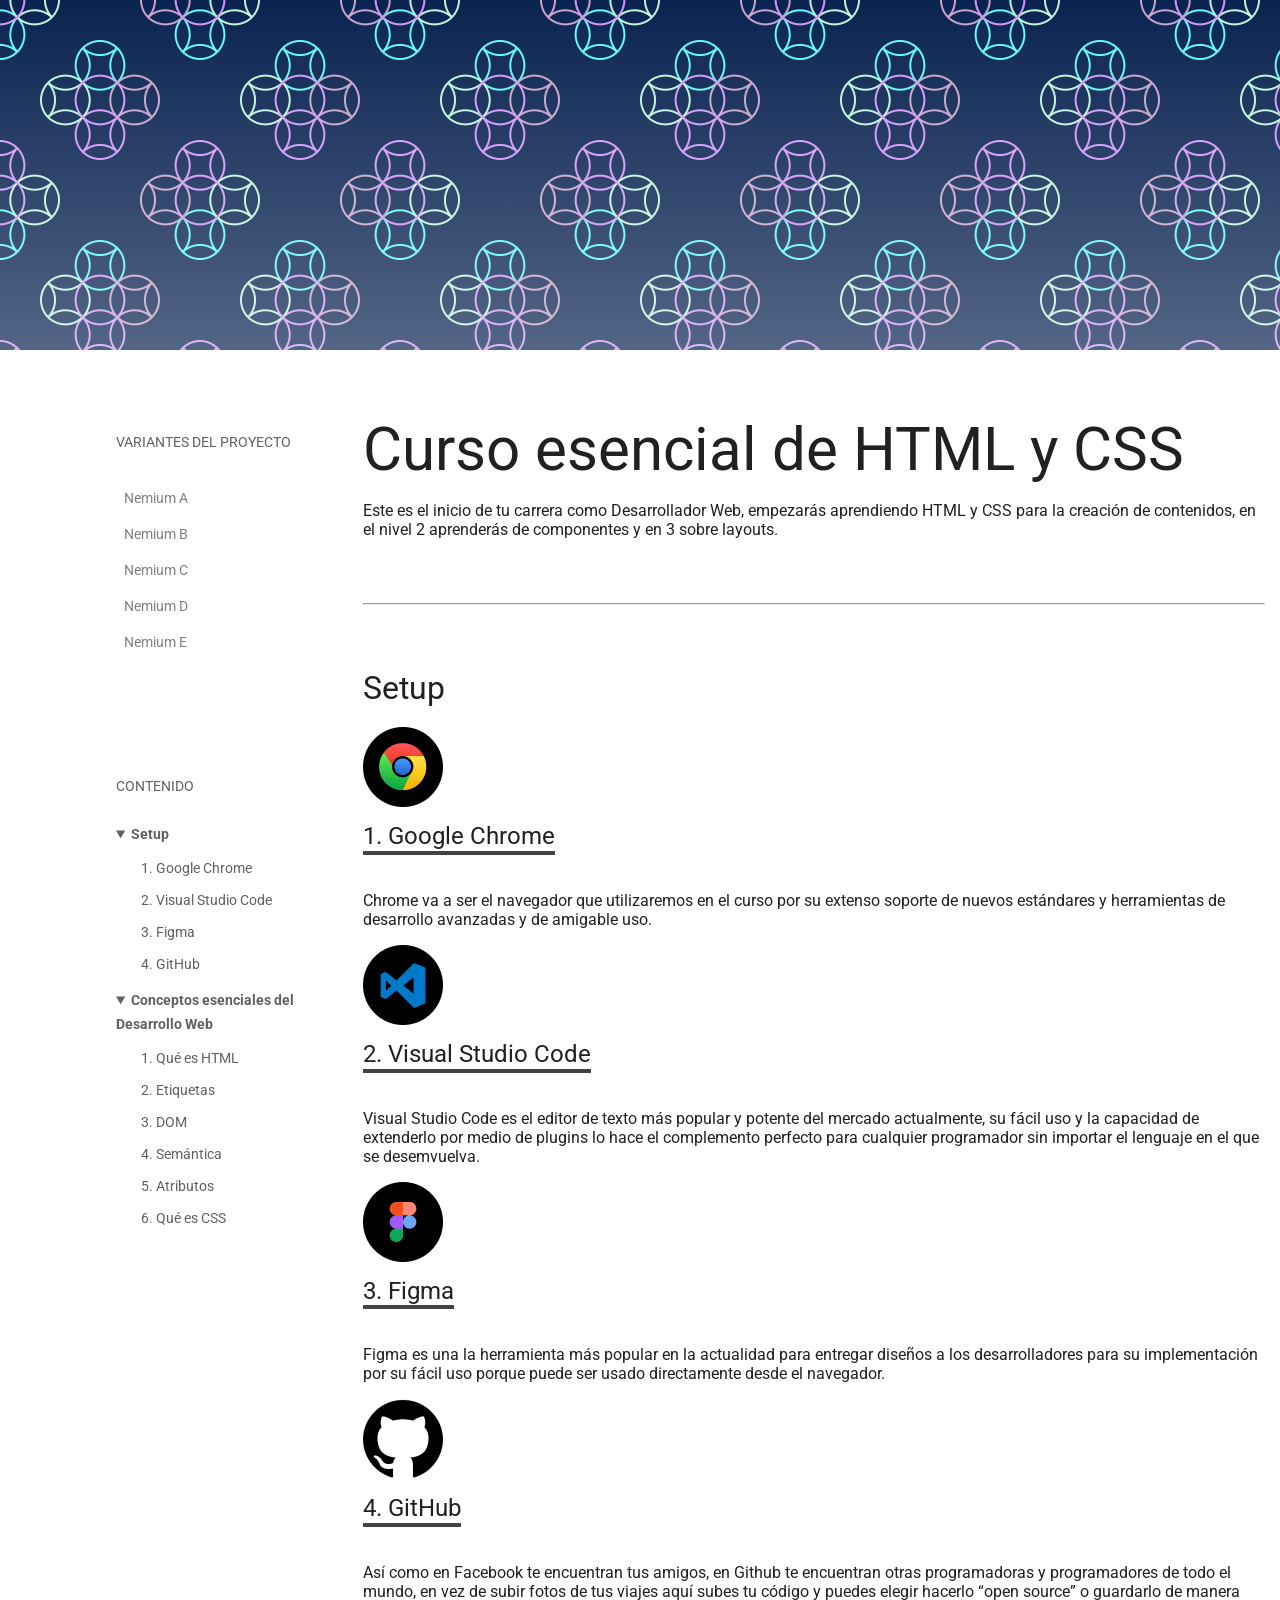
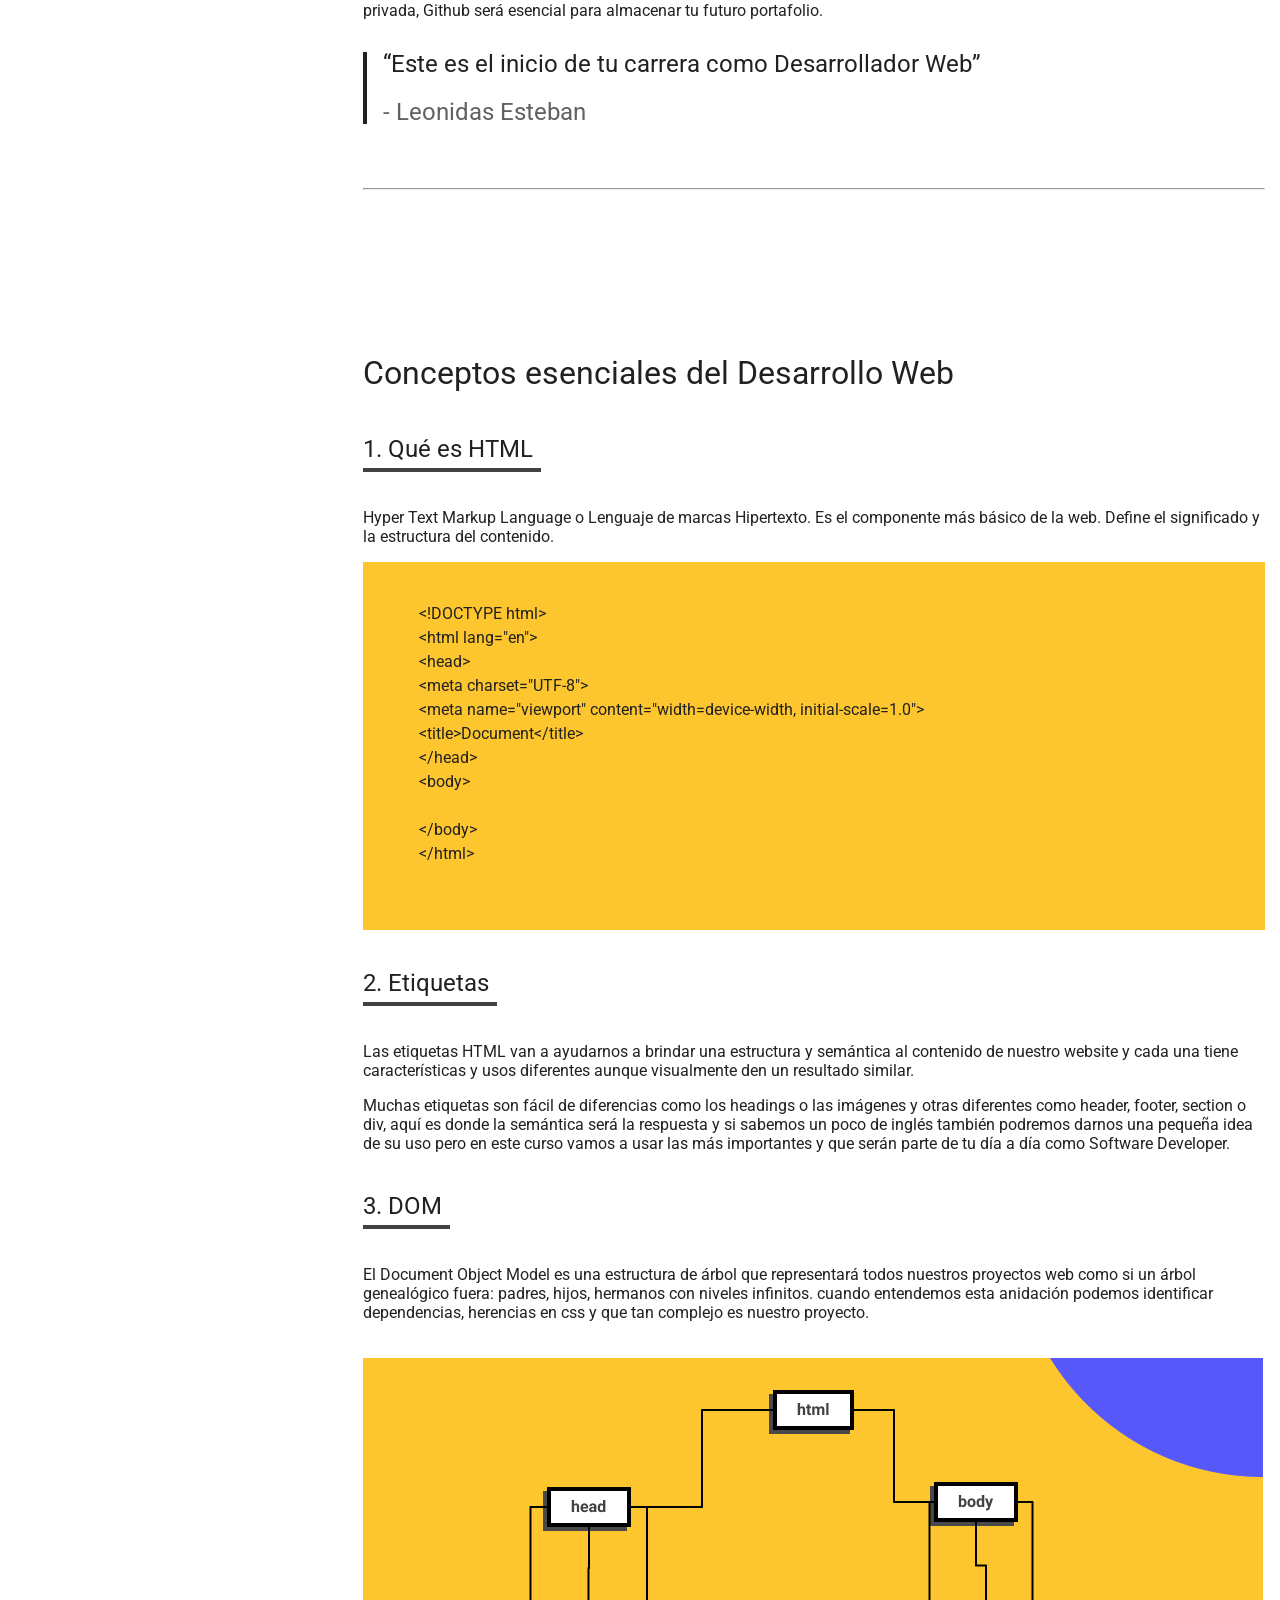
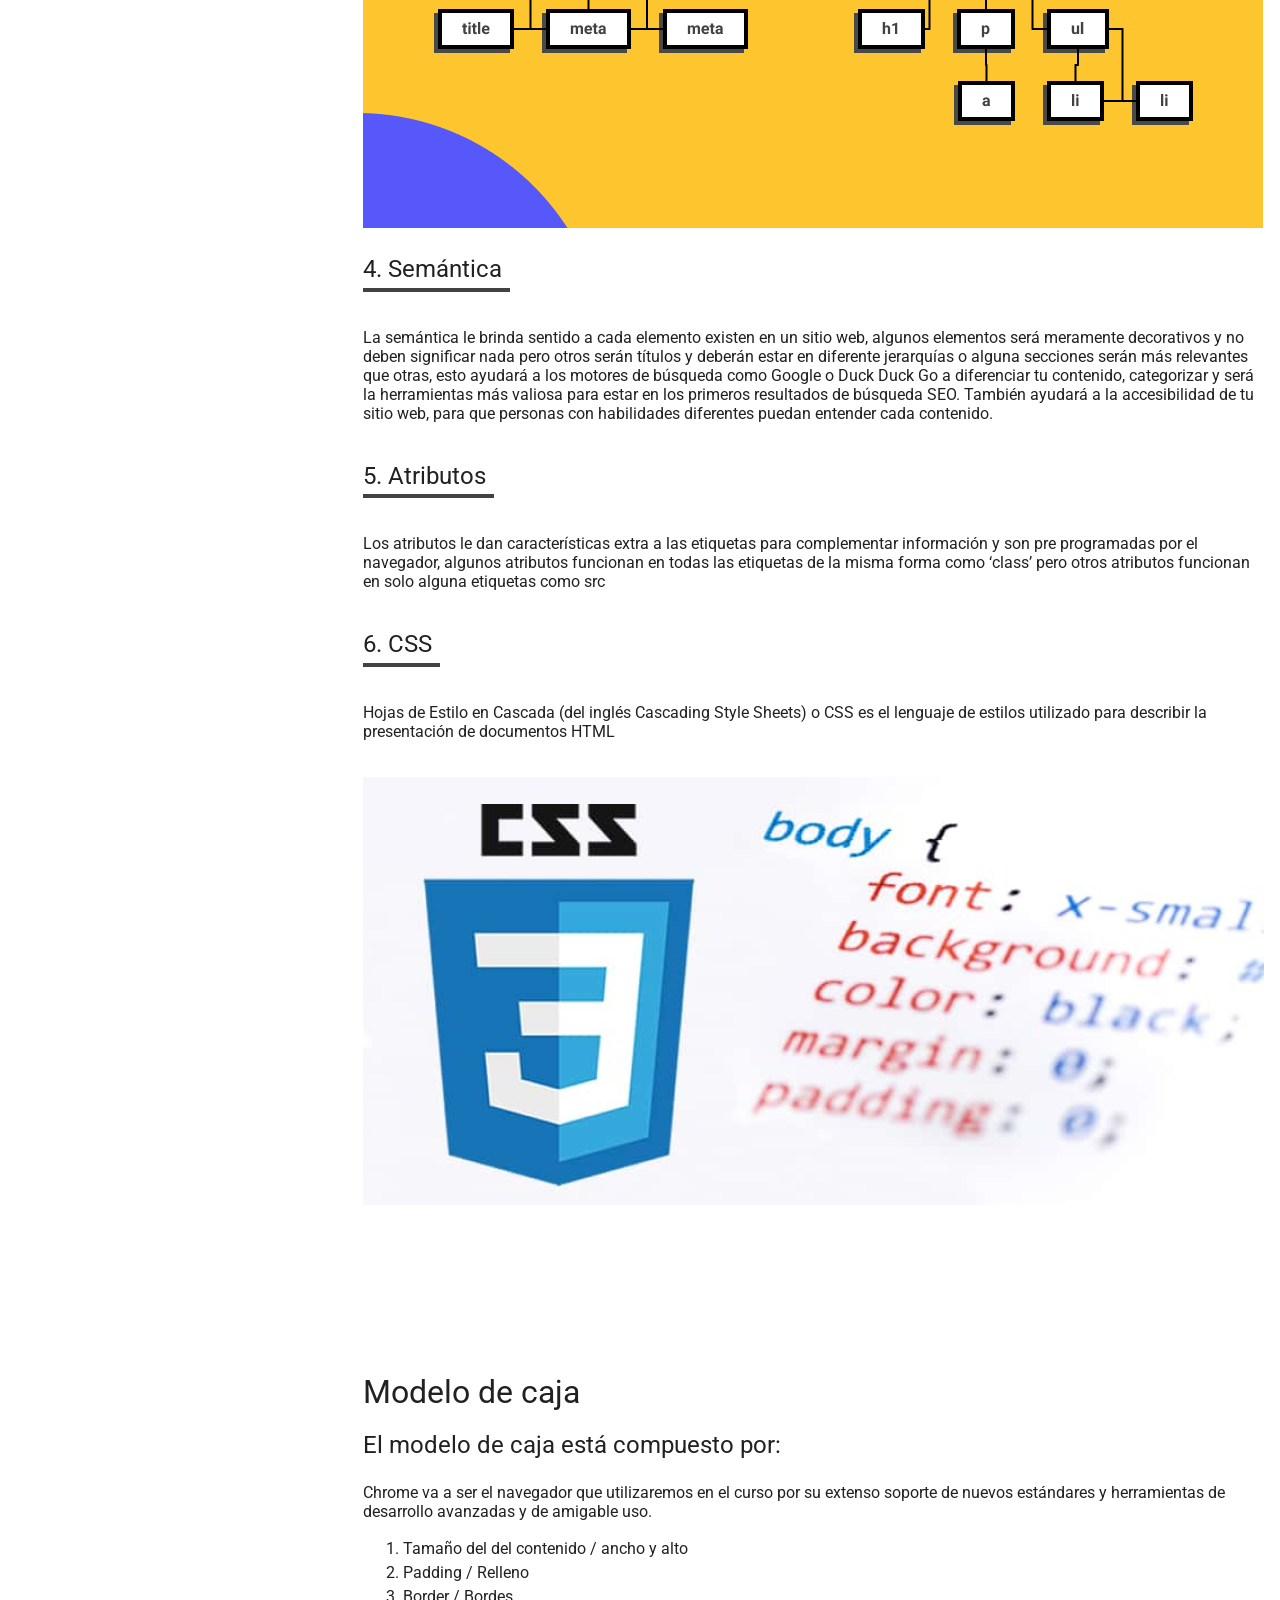
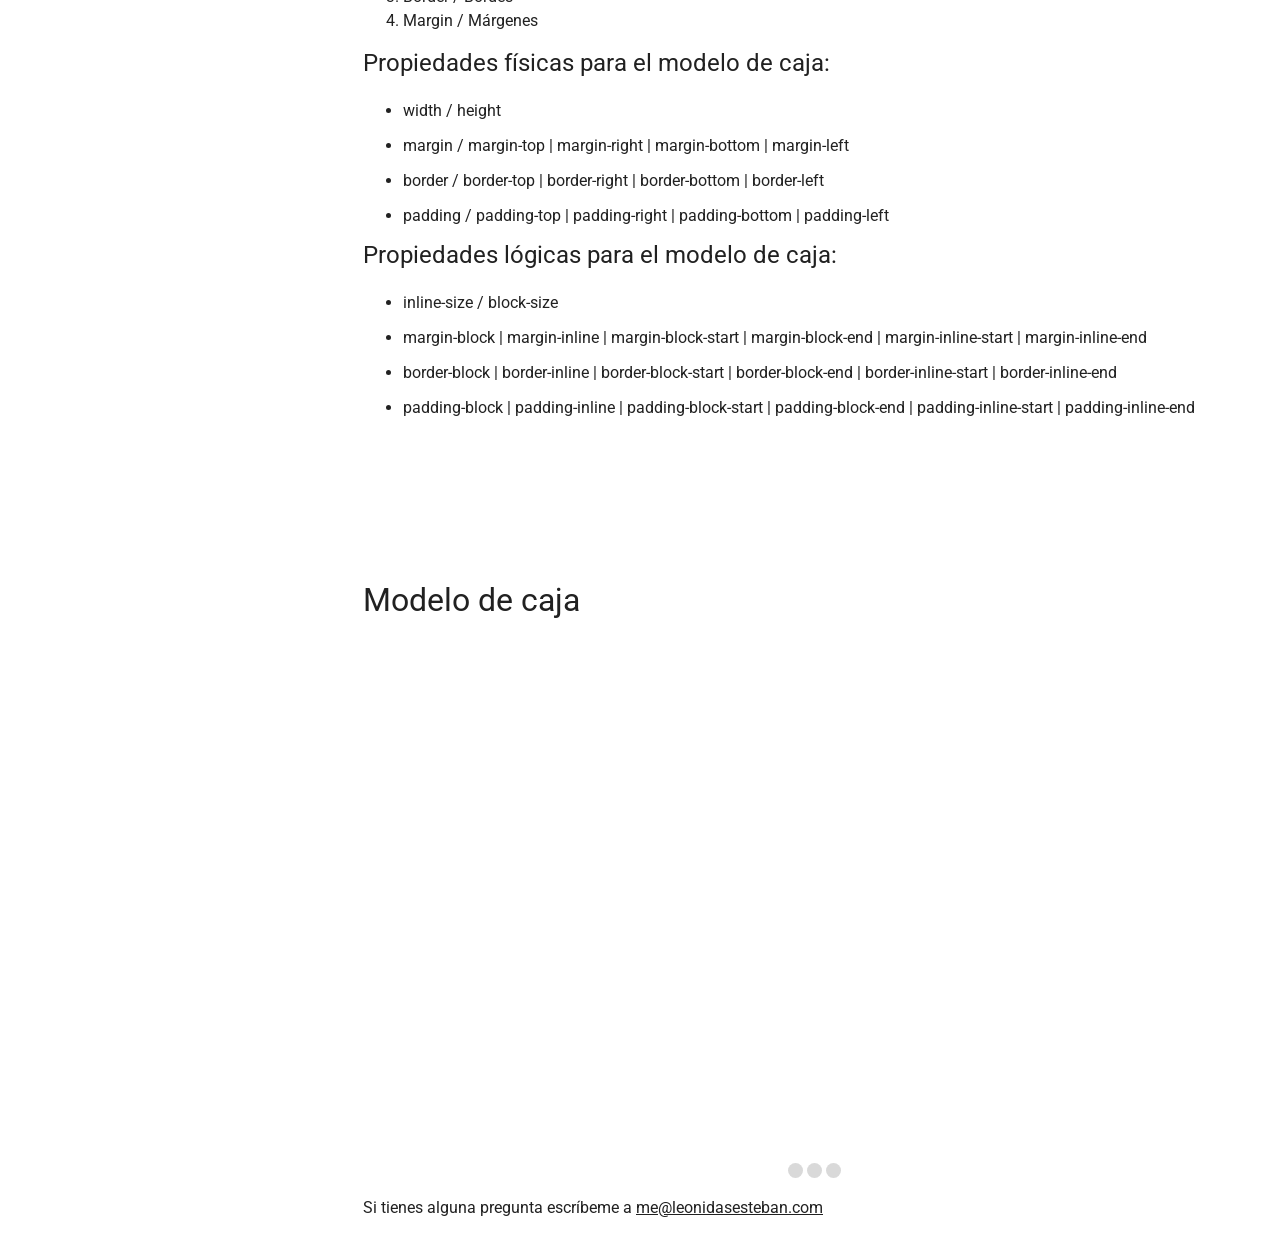
==== index.html @ 2d16238b "Menu and slider components created" ====
<!DOCTYPE html>
<html lang="en">
  <head>
    <meta charset="UTF-8" />
    <meta http-equiv="X-UA-Compatible" content="IE=edge" />
    <meta name="viewport" content="width=device-width, initial-scale=1.0" />
    <link rel="preconnect" href="https://fonts.googleapis.com" />
    <link rel="preconnect" href="https://fonts.gstatic.com" crossorigin />
    <link
      href="https://fonts.googleapis.com/css2?family=Roboto:ital,wght@0,400;0,700;1,400;1,700&display=swap"
      rel="stylesheet"
    />
    <link rel="stylesheet" href="./css/settings/fonts.css" />
    <link rel="stylesheet" href="./css/settings/variables.css" />
    <link rel="stylesheet" href="./css/elements/index.css" />
    <link
      rel="stylesheet"
      href="./css/components/organisms/summary-container.css"
    />
    <link
      rel="stylesheet"
      href="./css/components/organisms/menu-container.css"
    />
    <link rel="stylesheet" href="./css/components/organisms/sidebar.css" />
    <link
      rel="stylesheet"
      href="./css/components/organisms/slider-container.css"
    />
    <link rel="stylesheet" href="./css/components/molecules/summary.css" />
    <link rel="stylesheet" href="./css/components/molecules/hero.css" />
    <link rel="stylesheet" href="./css/components/molecules/section.css" />
    <link rel="stylesheet" href="./css/components/molecules/menu.css" />
    <link rel="stylesheet" href="./css/components/atoms/image-subtitle.css" />
    <link rel="stylesheet" href="./css/components/atoms/subtitle.css" />
    <link rel="stylesheet" href="./css/components/atoms/summary__link.css" />
    <link rel="stylesheet" href="./css/components/atoms/menu__item.css" />
    <link rel="stylesheet" href="./css/components/atoms/menu__link.css" />
    <link rel="stylesheet" href="./css/components/atoms/slider-bullet.css" />
    <title>El vlog de Daniela</title>
  </head>
  <body>
    <div class="hero"></div>
    <main class="main">
      <div class="sidebar">
        <header class="menu-container">
          <h3 class="title">VARIANTES DEL PROYECTO</h3>
          <ul class="menu">
            <li class="menu__item">
              <a href="" class="menu__link">Nemium A</a>
            </li>
            <li class="menu__item">
              <a href="" class="menu__link">Nemium B</a>
            </li>
            <li class="menu__item">
              <a href="" class="menu__link">Nemium C</a>
            </li>
            <li class="menu__item">
              <a href="" class="menu__link">Nemium D</a>
            </li>
            <li class="menu__item">
              <a href="" class="menu__link">Nemium E</a>
            </li>
          </ul>
        </header>
        <header class="summary-container">
          <h3 class="title">CONTENIDO</h3>
          <nav>
            <details open>
              <summary class="details__summary">Setup</summary>
              <ol>
                <li>
                  <a class="summary__link" href="#google-chrome"
                    >Google Chrome</a
                  >
                </li>
                <li>
                  <a class="summary__link" href="#vsc">Visual Studio Code</a>
                </li>
                <li><a class="summary__link" href="#figma">Figma</a></li>
                <li><a class="summary__link" href="#github">GitHub</a></li>
              </ol>
            </details>
            <details open>
              <summary class="details__summary">
                Conceptos esenciales del Desarrollo Web
              </summary>
              <ol>
                <li><a class="summary__link" href="#html">Qué es HTML</a></li>
                <li>
                  <a class="summary__link" href="#etiquetas">Etiquetas</a>
                </li>
                <li><a class="summary__link" href="#dom">DOM</a></li>
                <li>
                  <a class="summary__link" href="#semantica">Semántica</a>
                </li>
                <li>
                  <a class="summary__link" href="#atributos"> Atributos</a>
                </li>
                <li><a class="summary__link" href="#css"> Qué es CSS</a></li>
              </ol>
            </details>
          </nav>
        </header>
      </div>
      <div class="wrapper">
        <div class="main__content">
          <h1>Curso esencial de HTML y CSS</h1>
          <p>
            Este es el inicio de tu carrera como Desarrollador Web, empezarás
            aprendiendo HTML y CSS para la creación de contenidos, en el nivel 2
            aprenderás de componentes y en 3 sobre layouts.
          </p>
          <hr />
          <section class="icon-section">
            <h2>Setup</h2>
            <div class="image-subtitle">
              <img
                src="./images/google-chrome .png"
                alt="Logo de Google Chrome"
                title="Logo de Google Chrome"
              />
              <h3 class="subtitle" id="google-chrome">Google Chrome</h3>
            </div>
            <p>
              Chrome va a ser el navegador que utilizaremos en el curso por su
              extenso soporte de nuevos estándares y herramientas de desarrollo
              avanzadas y de amigable uso.
            </p>
            <div class="image-subtitle">
              <img
                src="./images/visual-studio-code .png"
                alt="Logo de Visual Studio Code"
                title="Logo de Visual Studio Code"
              />
              <h3 class="subtitle" id="vsc">Visual Studio Code</h3>
            </div>
            <p>
              Visual Studio Code es el editor de texto más popular y potente del
              mercado actualmente, su fácil uso y la capacidad de extenderlo por
              medio de plugins lo hace el complemento perfecto para cualquier
              programador sin importar el lenguaje en el que se desemvuelva.
            </p>
            <div class="image-subtitle">
              <img
                src="./images/figma.png"
                alt="Logo de Figma"
                title="Logo de Figma"
              />
              <h3 class="subtitle" id="figma">Figma</h3>
            </div>
            <p>
              Figma es una la herramienta más popular en la actualidad para
              entregar diseños a los desarrolladores para su implementación por
              su fácil uso porque puede ser usado directamente desde el
              navegador.
            </p>
            <div class="image-subtitle">
              <img
                src="./images/github.png"
                alt="Logo de Github"
                title="Logo de GitHub"
              />
              <h3 class="subtitle" id="github">GitHub</h3>
            </div>
            <p>
              Así como en Facebook te encuentran tus amigos, en Github te
              encuentran otras programadoras y programadores de todo el mundo,
              en vez de subir fotos de tus viajes aquí subes tu código y puedes
              elegir hacerlo “open source” o guardarlo de manera privada, Github
              será esencial para almacenar tu futuro portafolio.
            </p>
            <blockquote>
              <p>“Este es el inicio de tu carrera como Desarrollador Web”</p>
              <span> Leonidas Esteban </span>
            </blockquote>
          </section>
          <hr />
          <section class="section">
            <h2>Conceptos esenciales del Desarrollo Web</h2>
            <h3 class="subtitle" id="html">Qué es HTML</h3>
            <p>
              Hyper Text Markup Language o Lenguaje de marcas Hipertexto. Es el
              componente más básico de la web. Define el significado y la
              estructura del contenido.
            </p>
            <pre>
    &lt;!DOCTYPE html&gt;
    &lt;html lang=&quot;en&quot;&gt;
    &lt;head&gt;
    &lt;meta charset=&quot;UTF-8&quot;&gt;
    &lt;meta name=&quot;viewport&quot; content=&quot;width=device-width, initial-scale=1.0&quot;&gt;
    &lt;title&gt;Document&lt;/title&gt;
    &lt;/head&gt;
    &lt;body&gt;
        
    &lt;/body&gt;
    &lt;/html&gt;
            </pre>
            <h3 class="subtitle" id="etiquetas">Etiquetas</h3>
            <p>
              Las etiquetas HTML van a ayudarnos a brindar una estructura y
              semántica al contenido de nuestro website y cada una tiene
              características y usos diferentes aunque visualmente den un
              resultado similar.
            </p>
            <p>
              Muchas etiquetas son fácil de diferencias como los headings o las
              imágenes y otras diferentes como header, footer, section o div,
              aquí es donde la semántica será la respuesta y si sabemos un poco
              de inglés también podremos darnos una pequeña idea de su uso pero
              en este curso vamos a usar las más importantes y que serán parte
              de tu día a día como Software Developer.
            </p>
            <h3 class="subtitle" id="dom">DOM</h3>
            <p>
              El Document Object Model es una estructura de árbol que
              representará todos nuestros proyectos web como si un árbol
              genealógico fuera: padres, hijos, hermanos con niveles infinitos.
              cuando entendemos esta anidación podemos identificar dependencias,
              herencias en css y que tan complejo es nuestro proyecto.
            </p>
            <img
              src="./images/dom.png"
              alt="Estructura de árbol que representa al Document Object Model"
              title="Document Object Model"
            />
            <h3 class="subtitle" id="semantica">Semántica</h3>
            <p>
              La semántica le brinda sentido a cada elemento existen en un sitio
              web, algunos elementos será meramente decorativos y no deben
              significar nada pero otros serán títulos y deberán estar en
              diferente jerarquías o alguna secciones serán más relevantes que
              otras, esto ayudará a los motores de búsqueda como Google o Duck
              Duck Go a diferenciar tu contenido, categorizar y será la
              herramientas más valiosa para estar en los primeros resultados de
              búsqueda SEO. También ayudará a la accesibilidad de tu sitio web,
              para que personas con habilidades diferentes puedan entender cada
              contenido.
            </p>
            <h3 class="subtitle" id="atributos">Atributos</h3>
            <p>
              Los atributos le dan características extra a las etiquetas para
              complementar información y son pre programadas por el navegador,
              algunos atributos funcionan en todas las etiquetas de la misma
              forma como ‘class’ pero otros atributos funcionan en solo alguna
              etiquetas como src
            </p>
            <h3 class="subtitle" id="css">CSS</h3>
            <p>
              Hojas de Estilo en Cascada (del inglés Cascading Style Sheets) o
              CSS es el lenguaje de estilos utilizado para describir la
              presentación de documentos HTML
            </p>
            <img
              src="./images/css.png"
              alt="Cascading Style Sheets"
              title="Cascading Style Sheets"
            />
          </section>
          <section class="section">
            <h2>Modelo de caja</h2>
            <h3>El modelo de caja está compuesto por:</h3>
            <p>
              Chrome va a ser el navegador que utilizaremos en el curso por su
              extenso soporte de nuevos estándares y herramientas de desarrollo
              avanzadas y de amigable uso.
            </p>
            <ol>
              <li>Tamaño del del contenido / ancho y alto</li>
              <li>Padding / Relleno</li>
              <li>Border / Bordes</li>
              <li>Margin / Márgenes</li>
            </ol>
            <h3>Propiedades físicas para el modelo de caja:</h3>
            <ul>
              <li>width / height</li>
              <li>
                margin / margin-top | margin-right | margin-bottom | margin-left
              </li>
              <li>
                border / border-top | border-right | border-bottom | border-left
              </li>
              <li>
                padding / padding-top | padding-right | padding-bottom |
                padding-left
              </li>
            </ul>
            <h3>Propiedades lógicas para el modelo de caja:</h3>
            <ul>
              <li>inline-size / block-size</li>
              <li>
                margin-block | margin-inline | margin-block-start |
                margin-block-end | margin-inline-start | margin-inline-end
              </li>
              <li>
                border-block | border-inline | border-block-start |
                border-block-end | border-inline-start | border-inline-end
              </li>
              <li>
                padding-block | padding-inline | padding-block-start |
                padding-block-end | padding-inline-start | padding-inline-end
              </li>
            </ul>
          </section>
          <section class="section">
            <h2>Modelo de caja</h2>
            <div class="slider">
              <scroll-container class="slider-container">
                <scroll-page class="slider-slide" id="video-1">
                  <iframe
                    class="video"
                    width="560"
                    height="315"
                    src="https://www.youtube.com/embed/5f5Ig_U2Bpk"
                    title="YouTube video player"
                    frameborder="0"
                    allow="accelerometer; autoplay; clipboard-write; encrypted-media; gyroscope; picture-in-picture; web-share"
                    allowfullscreen
                  ></iframe>
                </scroll-page>
                <scroll-page class="slider-slide" id="video-2">
                  <iframe
                    class="video"
                    width="560"
                    height="315"
                    src="https://www.youtube.com/embed/5f5Ig_U2Bpk"
                    title="YouTube video player"
                    frameborder="0"
                    allow="accelerometer; autoplay; clipboard-write; encrypted-media; gyroscope; picture-in-picture; web-share"
                    allowfullscreen
                  ></iframe>
                </scroll-page>
                <scroll-page class="slider-slide" id="video-3">
                  <iframe
                    class="video"
                    width="560"
                    height="315"
                    src="https://www.youtube.com/embed/5f5Ig_U2Bpk"
                    title="YouTube video player"
                    frameborder="0"
                    allow="accelerometer; autoplay; clipboard-write; encrypted-media; gyroscope; picture-in-picture; web-share"
                    allowfullscreen
                  ></iframe>
                </scroll-page>
              </scroll-container>
              <div class="slider-bullet-list">
                <a href="#video-1" class="slider-bullet"></a>
                <a href="#video-2" class="slider-bullet"></a>
                <a href="#video-3" class="slider-bullet"></a>
              </div>
            </div>
          </section>
          <p>
            Si tienes alguna pregunta escríbeme a
            <a href="mailto:me@leonidasesteban.com">me@leonidasesteban.com</a>
          </p>
          <div class="section"></div>
        </div>
      </div>
    </main>
  </body>
</html>
---- css/settings/fonts.css ----
@font-face {
  font-family: charter;
  src: url("../fonts/charter-regular.otf");
  font-style: normal;
  font-weight: 400;
}
@font-face {
  font-family: charter;
  src: url("../fonts/charter-italic.otf");
  font-style: italic;
  font-weight: 400;
}
@font-face {
  font-family: charter;
  src: url("../fonts/charter-bold.otf");
  font-style: normal;
  font-weight: bold;
}
@font-face {
  font-family: charter;
  src: url("../fonts/charter-bold-italic.otf");
  font-style: italic;
  font-weight: bold;
}
---- css/settings/variables.css ----
:root {
  --gray30: #212121;
  --gray20: #212429;
  --gray10: #616161;
}
---- css/elements/index.css ----
html {
  scroll-behavior: smooth;
}

body {
  color: var(--gray30);
  font-family: "Roboto", sans-serif;
  margin: 0;
  /* font-family: charter; */
}

.main {
  /* background-color: red; */
  display: flex;
  /* justify-content: center;
  align-items: center; */
}

.wrapper {
  /* border: 3px solid yellow; */
  width: 902px;
  margin: auto;
}

.main__content {
  background-color: #ffff;
}

a {
  color: var(--gray30);
}

h1 {
  font-size: 60px;
  margin-top: 64px;
  margin-bottom: 16px;
  font-weight: normal;
}

hr {
  margin-top: 64px;
  margin-bottom: 0;
}

h2 {
  font-size: 32px;
  margin: 64px 0 20px;
  font-weight: normal;
}

h3 {
  font-size: 24px;
  margin-top: 16px;
  margin-bottom: 24px;
  font-weight: normal;
}

pre {
  background-color: #fec62e;
  padding: 40px 350.05px 40px 40px;
  font-family: "Roboto";
  line-height: 24px;
}

blockquote {
  font-size: 24px;
  margin: 32px 0;
  padding-left: 16px;
  line-height: 24px;
  border-left: 4px solid var(--gray30);
}

blockquote span {
  color: var(--gray10);
}

blockquote span::before {
  content: "-";
}

.section + hr {
  display: none;
}

.section img {
  margin-top: 20px;
}

.section ol li {
  line-height: 24px;
}

.section ul li {
  margin-bottom: 16px;
}

.title {
  font-size: 14px;
  color: var(--gray10);
  line-height: 24px;
}

header li {
  margin-bottom: 16px;
}

.video {
  margin: 0;
  /* border: 3px solid blue; */
  display: inline-block;
  width: 100%;
  height: auto;
  aspect-ratio: 16/9;
}

.slider-bullet-list {
  text-align: center;
  margin-top: 16px;
}
---- css/components/organisms/summary-container.css ----
.summary-container {
  width: 188px;
  height: 496px;
  position: sticky;
  top: 0;
  margin: 0 24px 0 116px;
}
---- css/components/organisms/menu-container.css ----
.menu-container {
  width: 188px;
  height: 240px;
  margin: 64px 44px 104px 116px;
  /* border: 5px solid green; */
}
---- css/components/organisms/sidebar.css ----
.sidebar {
  font-size: 14px;
  color: var(--gray10);
  display: flex;
  flex-direction: column;
  /* background-color: aqua; */
}
---- css/components/organisms/slider-container.css ----
.slider-container {
  display: block;
  overflow: hidden;
  scroll-behavior: smooth;
  white-space: nowrap;
  font-size: 0;
  /* border: 3px solid lightgreen; */
}
---- css/components/molecules/summary.css ----
.details__summary {
  font-weight: bold;
  line-height: 24px;
}
---- css/components/molecules/hero.css ----
.hero {
  height: 350px;
  background-image: linear-gradient(
      to top,
      rgba(255, 255, 255, 0.3),
      transparent
    ),
    url("../../../images/pattern.png");
  margin: 0;
}
---- css/components/molecules/section.css ----
.section {
  margin-top: 164px;
}

.section:first-of-type {
  /* background-color: red; */
  margin: 0;
}
---- css/components/molecules/menu.css ----
.menu {
  list-style: none;
  padding-left: 0;
  margin-top: 0;
  margin-bottom: 0;
}
.menu {
  width: 100%;
  background: #ffff;
  /* border: 3px solid blue; */
}
---- css/components/atoms/image-subtitle.css ----
.image-subtitle {
  display: flex;
  flex-direction: column;
  align-items: start;
}

/* .section .image-subtitle {
  counter-increment: titleList;
  padding: 0.5rem 0.5rem 0.25rem 0;
} */

.image-subtitle {
  counter-increment: titleList;
}

.icon-section .subtitle::before {
  content: counter(titleList, decimal) ". ";
}
---- css/components/atoms/subtitle.css ----
.subtitle {
  position: relative;
  display: inline-block;
  margin-bottom: 1.5rem;
  line-height: 1.16em;
}

.subtitle::after {
  content: "";
  width: 100%;
  height: 0.25rem;
  background-color: #424242;
  display: inline-block;
  position: absolute;
  bottom: -0.25rem;
  left: 0;
}

.section .section {
  counter-reset: titleList;
}
.section .subtitle {
  counter-increment: titleList;
  padding: 0.5rem 0.5rem 0.25rem 0;
}

.section .subtitle::before {
  content: counter(titleList, decimal) ". ";
}
---- css/components/atoms/summary__link.css ----
.summary__link {
  color: var(--gray10);
  text-decoration: none;
}

.summary__link:hover {
  color: var(--gray30);
}
---- css/components/atoms/menu__item.css ----
.menu__item:hover {
  background-color: #000000;
}
.menu__item {
  /* border: 2px solid purple; */
  margin: 0;
  width: 170px;
  height: 20px;
  padding: 8px;
  border-radius: 4px;
}
---- css/components/atoms/menu__link.css ----
.menu__link {
  text-decoration: none;
  color: #808080;
  display: block;
  font-size: 14px;
  /* font-weight: 500; */
  line-height: 24px;
  /* border: 2px solid red; */
}
---- css/components/atoms/slider-bullet.css ----
.slider-bullet {
  display: inline-block;
  inline-size: 15px;
  block-size: 15px;
  background-color: rgba(66, 66, 66, 0.2);
  border-radius: 50%;
}
.slider-bullet:hover {
  background-color: #424242;
}
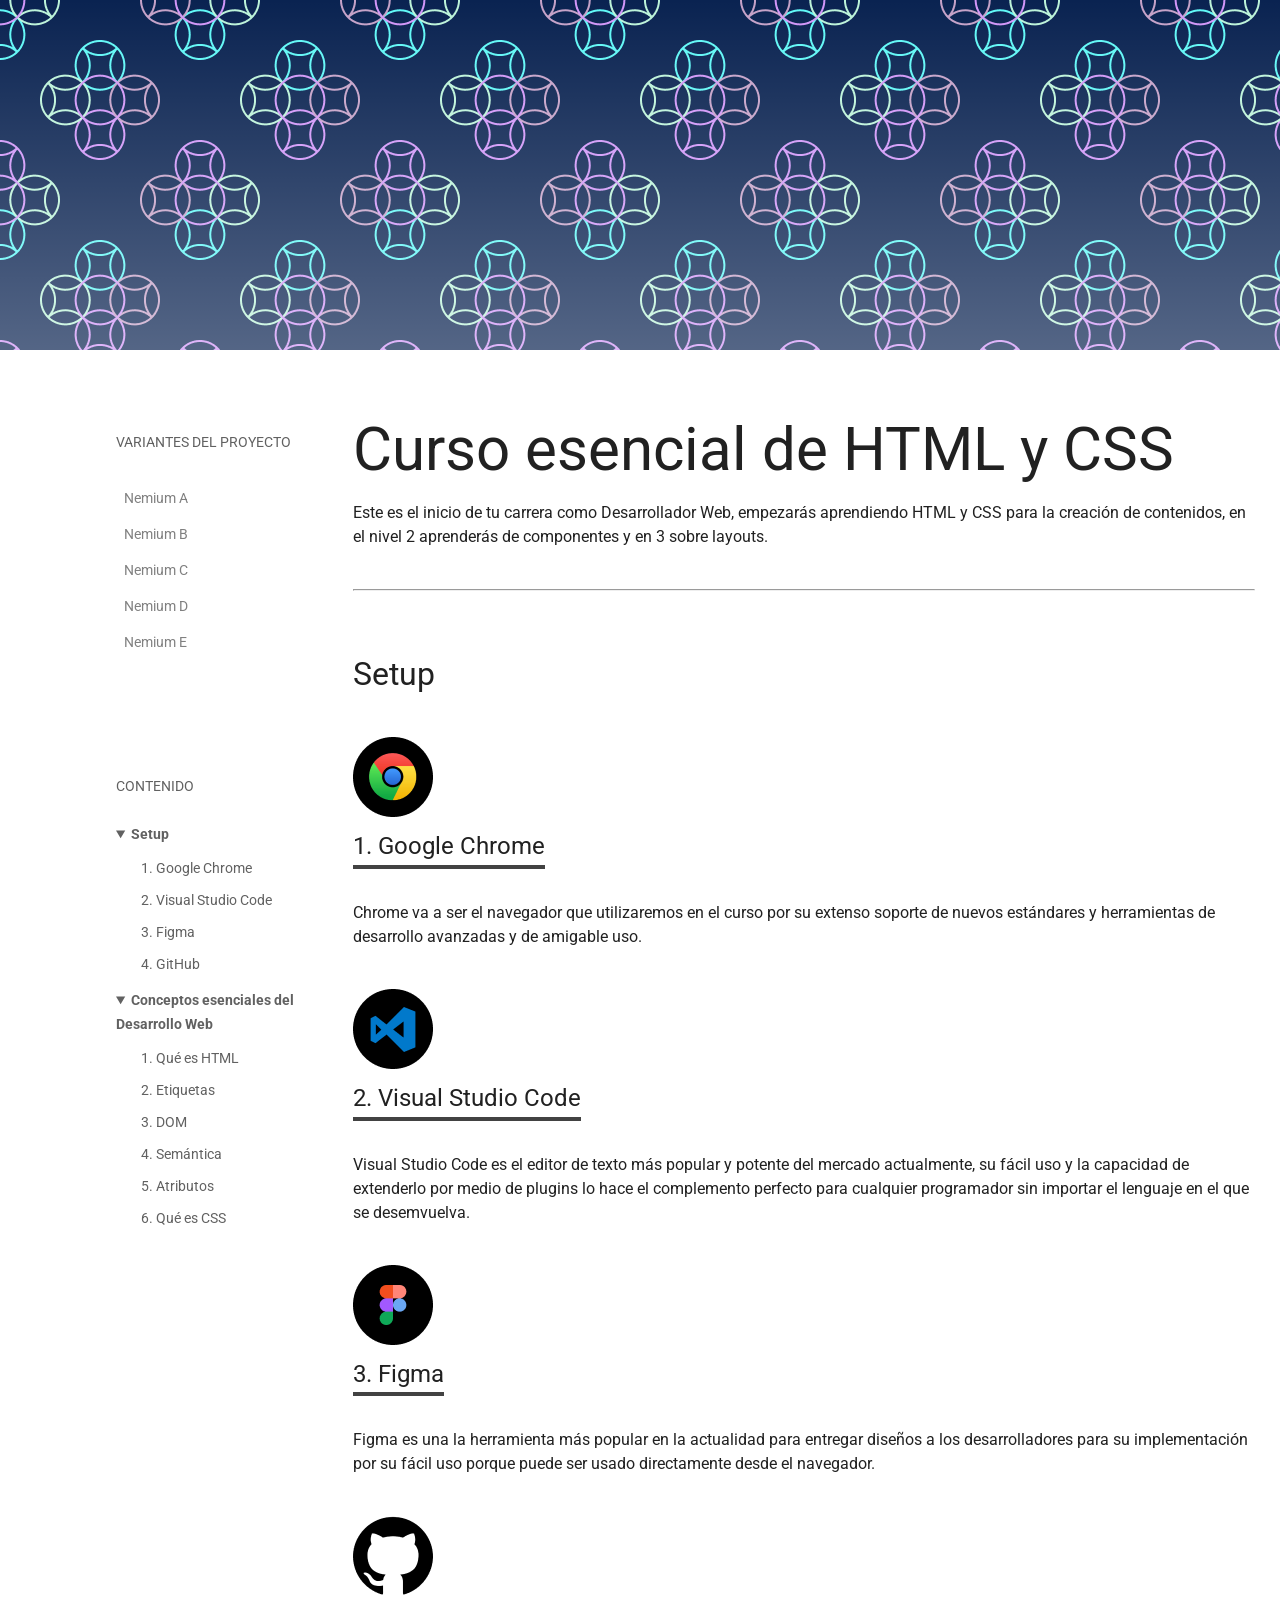
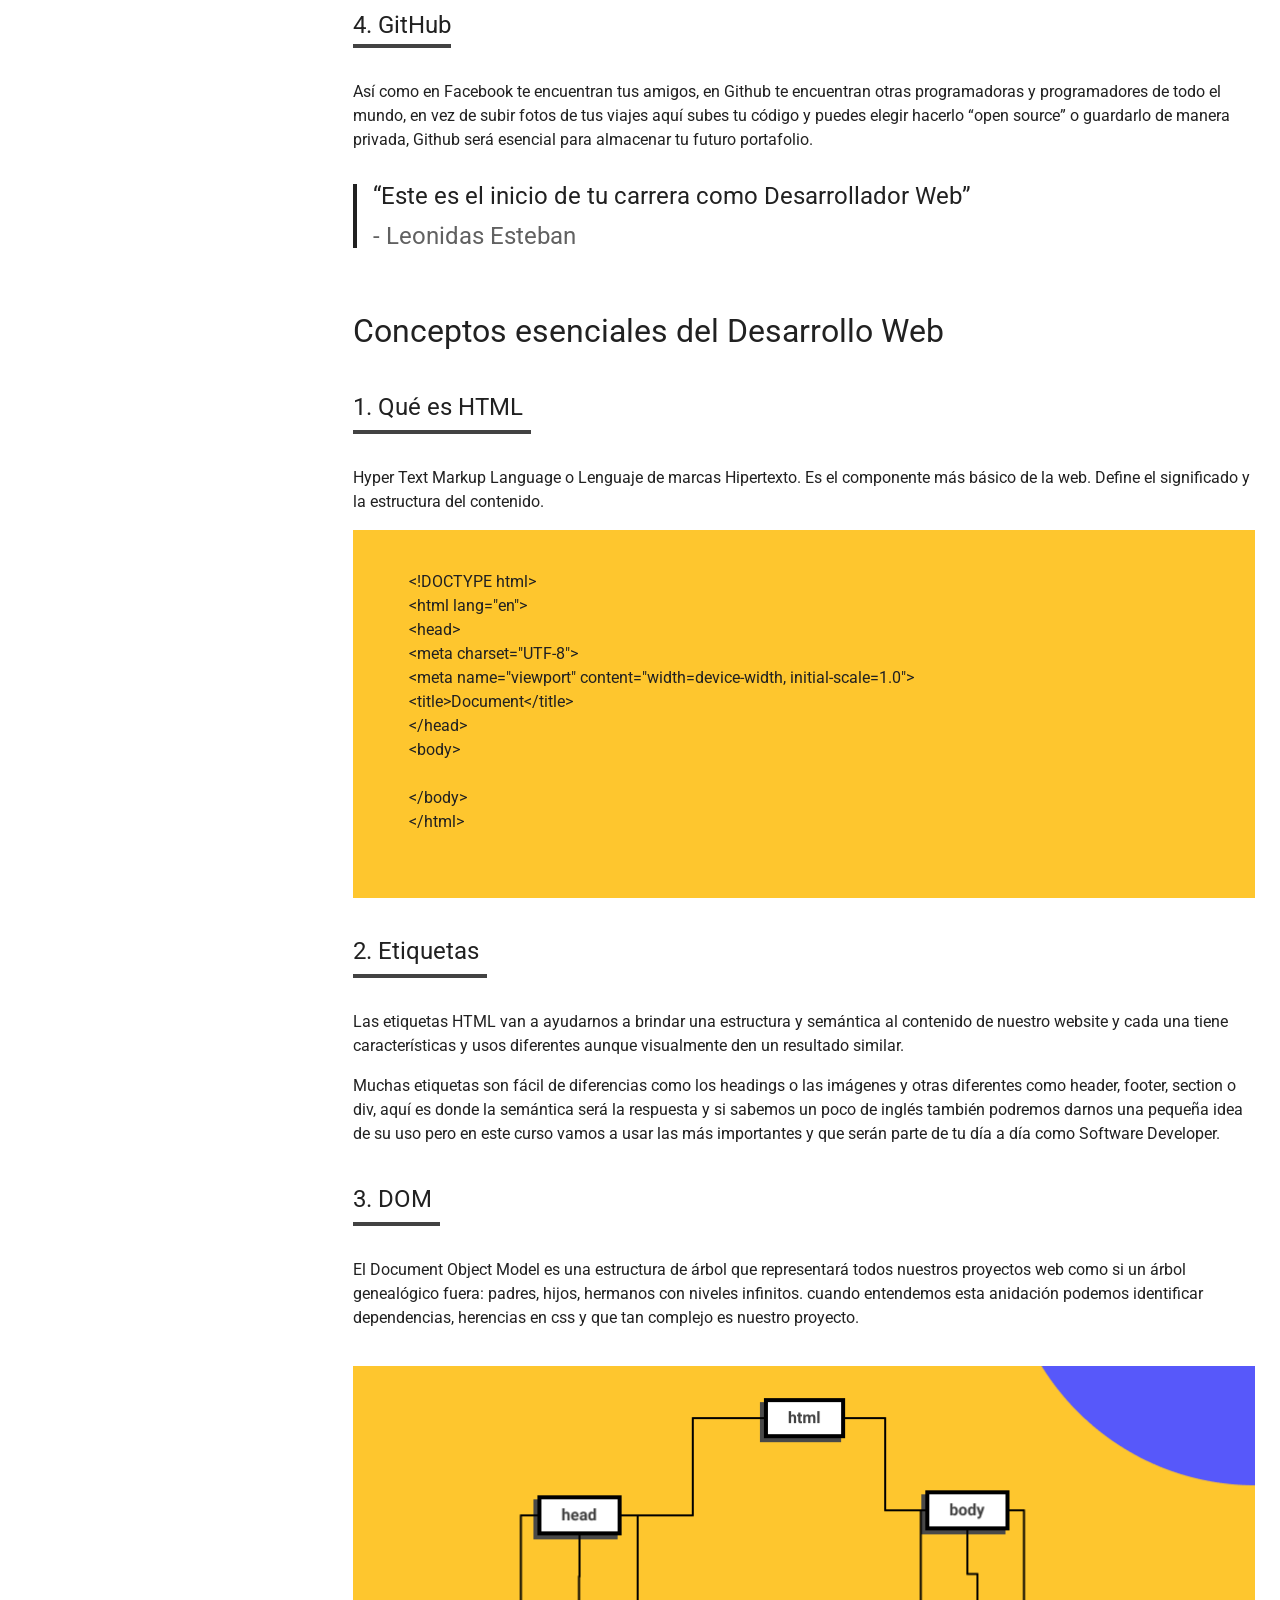
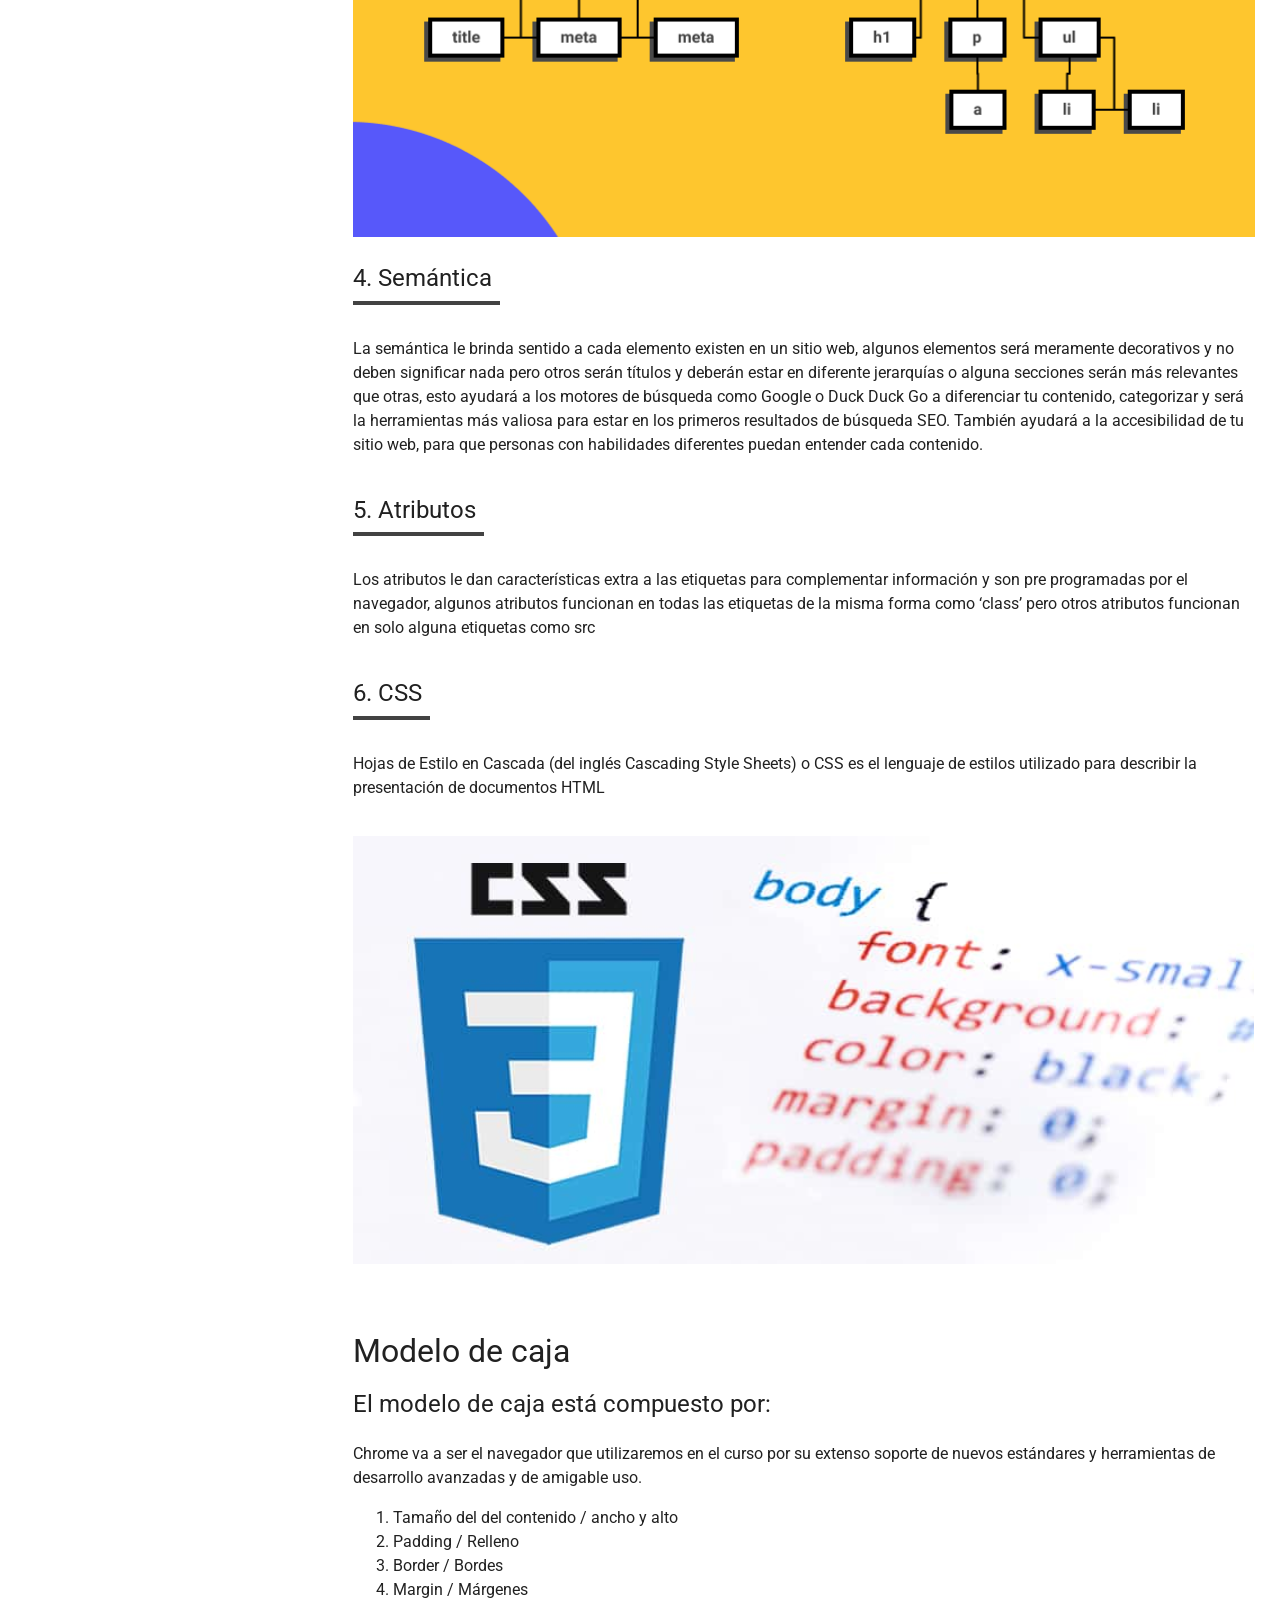
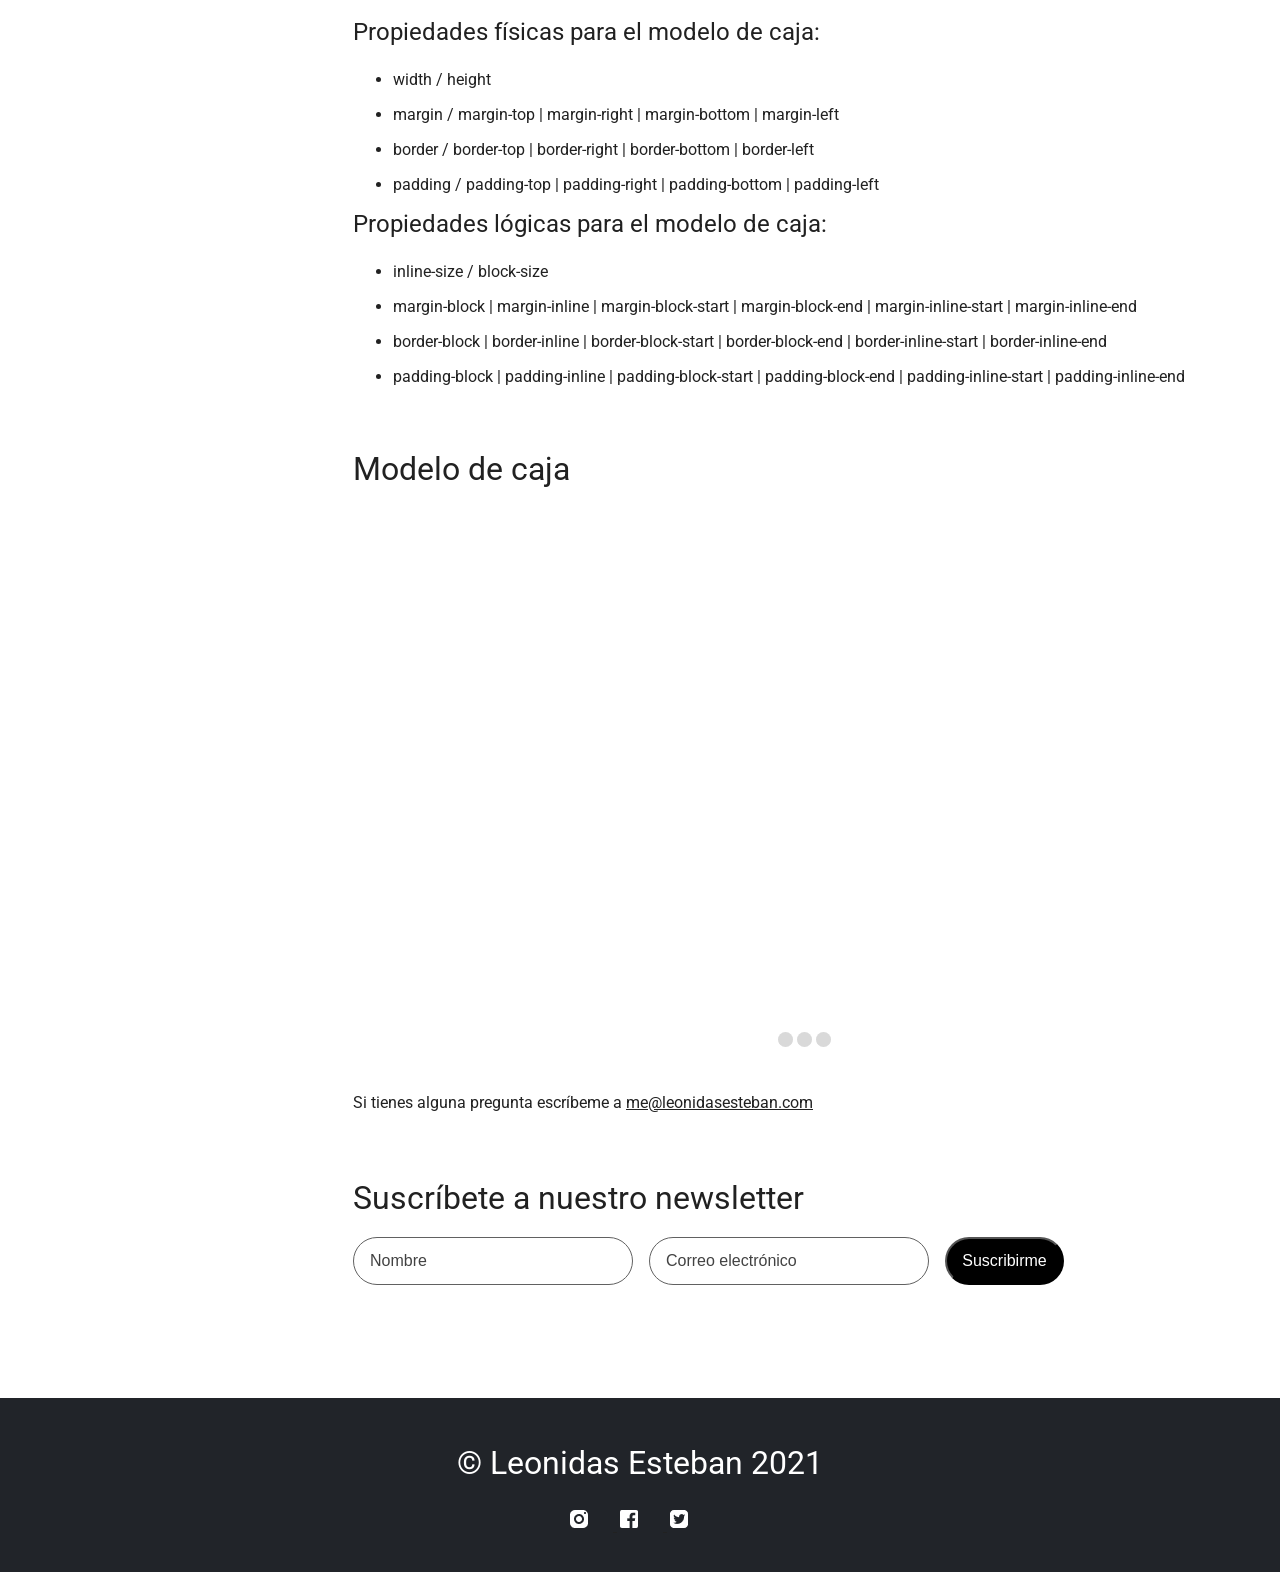
==== commit a21f7a2b: "Project done" ====
--- a/index.html
+++ b/index.html
@@ -30,12 +30,14 @@
     <link rel="stylesheet" href="./css/components/molecules/hero.css" />
     <link rel="stylesheet" href="./css/components/molecules/section.css" />
     <link rel="stylesheet" href="./css/components/molecules/menu.css" />
+    <link rel="stylesheet" href="./css/components/molecules/footer.css" />
     <link rel="stylesheet" href="./css/components/atoms/image-subtitle.css" />
     <link rel="stylesheet" href="./css/components/atoms/subtitle.css" />
     <link rel="stylesheet" href="./css/components/atoms/summary__link.css" />
     <link rel="stylesheet" href="./css/components/atoms/menu__item.css" />
     <link rel="stylesheet" href="./css/components/atoms/menu__link.css" />
     <link rel="stylesheet" href="./css/components/atoms/slider-bullet.css" />
+    <link rel="stylesheet" href="./css/components/atoms/form__input.css" />
     <title>El vlog de Daniela</title>
   </head>
   <body>
@@ -111,7 +113,7 @@
             aprenderás de componentes y en 3 sobre layouts.
           </p>
           <hr />
-          <section class="icon-section">
+          <section class="logo-section">
             <h2>Setup</h2>
             <div class="image-subtitle">
               <img
@@ -174,7 +176,6 @@
               <span> Leonidas Esteban </span>
             </blockquote>
           </section>
-          <hr />
           <section class="section">
             <h2>Conceptos esenciales del Desarrollo Web</h2>
             <h3 class="subtitle" id="html">Qué es HTML</h3>
@@ -354,9 +355,40 @@
             Si tienes alguna pregunta escríbeme a
             <a href="mailto:me@leonidasesteban.com">me@leonidasesteban.com</a>
           </p>
-          <div class="section"></div>
+          <div class="section">
+            <h2>Suscríbete a nuestro newsletter</h2>
+            <form action="#" class="form">
+              <input
+                type="text"
+                class="form__input"
+                required
+                placeholder="Nombre"
+              />
+              <input
+                type="email"
+                class="form__input"
+                required
+                placeholder="Correo electrónico"
+              />
+              <input type="submit" class="form__send" value="Suscribirme" />
+            </form>
+          </div>
         </div>
       </div>
     </main>
+    <footer>
+      <p>© Leonidas Esteban 2021</p>
+      <div class="social-media">
+        <a target="_blank" href="https://www.instagram.com/leonidasesteban/">
+          <img src="./images/instagram.png" alt="instagram" />
+        </a>
+        <a target="_blank" href="https://www.facebook.com/LeonidasEsteban/">
+          <img src="./images/facebook.png" alt="facebook" />
+        </a>
+        <a target="_blank" href="https://twitter.com/leonidasesteban">
+          <img src="./images/twitter.png" alt="twitter" />
+        </a>
+      </div>
+    </footer>
   </body>
 </html>
--- a/css/elements/index.css
+++ b/css/elements/index.css
@@ -6,20 +6,18 @@
   color: var(--gray30);
   font-family: "Roboto", sans-serif;
   margin: 0;
-  /* font-family: charter; */
 }
 
 .main {
-  /* background-color: red; */
   display: flex;
-  /* justify-content: center;
-  align-items: center; */
+  flex-wrap: wrap;
 }
 
 .wrapper {
   /* border: 3px solid yellow; */
   width: 902px;
   margin: auto;
+  /* inline-size: 500px; */
 }
 
 .main__content {
@@ -32,14 +30,14 @@
 
 h1 {
   font-size: 60px;
-  margin-top: 64px;
-  margin-bottom: 16px;
+  margin-block-start: 64px;
+  margin-block-end: 16px;
   font-weight: normal;
 }
 
 hr {
-  margin-top: 64px;
-  margin-bottom: 0;
+  margin-block: 40px;
+  color: rgba(97, 97, 97, 0.2);
 }
 
 h2 {
@@ -55,11 +53,19 @@
   font-weight: normal;
 }
 
+p {
+  line-height: 24px;
+  /* margin: 0; */
+  margin-top: 1rem;
+}
+
 pre {
   background-color: #fec62e;
-  padding: 40px 350.05px 40px 40px;
+  /* padding: 40px 350.05px 40px 40px; */
+  padding: 40px;
   font-family: "Roboto";
   line-height: 24px;
+  white-space: pre-wrap;
 }
 
 blockquote {
@@ -70,6 +76,10 @@
   border-left: 4px solid var(--gray30);
 }
 
+blockquote p {
+  margin-bottom: 16px;
+}
+
 blockquote span {
   color: var(--gray10);
 }
@@ -78,12 +88,9 @@
   content: "-";
 }
 
-.section + hr {
-  display: none;
-}
-
 .section img {
   margin-top: 20px;
+  width: 100%;
 }
 
 .section ol li {
@@ -117,3 +124,35 @@
   text-align: center;
   margin-top: 16px;
 }
+
+.form {
+  display: flex;
+  flex-wrap: wrap;
+}
+
+.form__send {
+  height: 48px;
+  width: 119px;
+  padding: 12px, 16px, 12px, 16px;
+  border-radius: 90px;
+  background-color: rgba(0, 0, 0, 1);
+  color: #ffff;
+  font-size: 16px;
+}
+
+.slider {
+  margin-bottom: 40px;
+}
+
+.social-media img {
+  margin-right: 22px;
+}
+
+/* @media screen and (min-width: 1366px) {
+  .sidebar {
+    margin-left: 116px;
+  }
+  .summary-container {
+    margin-right: 24px;
+  }
+} */
--- a/css/components/organisms/summary-container.css
+++ b/css/components/organisms/summary-container.css
@@ -3,5 +3,6 @@
   height: 496px;
   position: sticky;
   top: 0;
-  margin: 0 24px 0 116px;
+  /* margin: 0 24px 0 116px; */
+  margin-right: 24px;
 }
--- a/css/components/organisms/menu-container.css
+++ b/css/components/organisms/menu-container.css
@@ -1,6 +1,7 @@
 .menu-container {
+  /* border: 5px solid green; */
   width: 188px;
   height: 240px;
-  margin: 64px 44px 104px 116px;
-  /* border: 5px solid green; */
+  /* margin: 64px 44px 104px 116px; */
+  margin-bottom: 104px;
 }
--- a/css/components/organisms/sidebar.css
+++ b/css/components/organisms/sidebar.css
@@ -1,7 +1,9 @@
 .sidebar {
+  /* background-color: aqua; */
   font-size: 14px;
   color: var(--gray10);
   display: flex;
   flex-direction: column;
-  /* background-color: aqua; */
+  margin-top: 64px;
+  margin-left: 116px;
 }
--- a/css/components/molecules/hero.css
+++ b/css/components/molecules/hero.css
@@ -1,4 +1,5 @@
 .hero {
+  width: 100%;
   height: 350px;
   background-image: linear-gradient(
       to top,
--- a/css/components/molecules/section.css
+++ b/css/components/molecules/section.css
@@ -1,5 +1,5 @@
 .section {
-  margin-top: 164px;
+  margin-top: 64px;
 }
 
 .section:first-of-type {
--- a/css/components/molecules/footer.css
+++ b/css/components/molecules/footer.css
@@ -0,0 +1,15 @@
+footer {
+  background-color: rgba(33, 36, 41, 1);
+  height: 174px;
+  margin-top: 113px;
+  display: flex;
+  flex-direction: column;
+  justify-content: center;
+  align-items: center;
+  width: 100%;
+}
+
+footer p {
+  color: rgba(255, 255, 255, 1);
+  font-size: 32px;
+}
--- a/css/components/atoms/image-subtitle.css
+++ b/css/components/atoms/image-subtitle.css
@@ -4,15 +4,16 @@
   align-items: start;
 }
 
-/* .section .image-subtitle {
-  counter-increment: titleList;
-  padding: 0.5rem 0.5rem 0.25rem 0;
-} */
-
 .image-subtitle {
   counter-increment: titleList;
 }
 
-.icon-section .subtitle::before {
+.subtitle::before {
   content: counter(titleList, decimal) ". ";
 }
+
+.image-subtitle img {
+  /* border: 3px solid red; */
+  margin-block-start: 24px;
+  display: block;
+}
--- a/css/components/atoms/subtitle.css
+++ b/css/components/atoms/subtitle.css
@@ -12,7 +12,7 @@
   background-color: #424242;
   display: inline-block;
   position: absolute;
-  bottom: -0.25rem;
+  bottom: -0.5rem;
   left: 0;
 }
 
--- a/css/components/atoms/form__input.css
+++ b/css/components/atoms/form__input.css
@@ -0,0 +1,15 @@
+.form__input {
+  box-sizing: border-box;
+  border: 1px solid rgba(97, 97, 97, 1);
+  border-radius: 90px;
+  padding-inline: 16px;
+  padding-block: 12px;
+  font-size: 16px;
+  width: 280px;
+  height: 48px;
+  margin-right: 16px;
+}
+
+.form__input::-webkit-input-placeholder {
+  color: rgba(66, 66, 66, 1);
+}
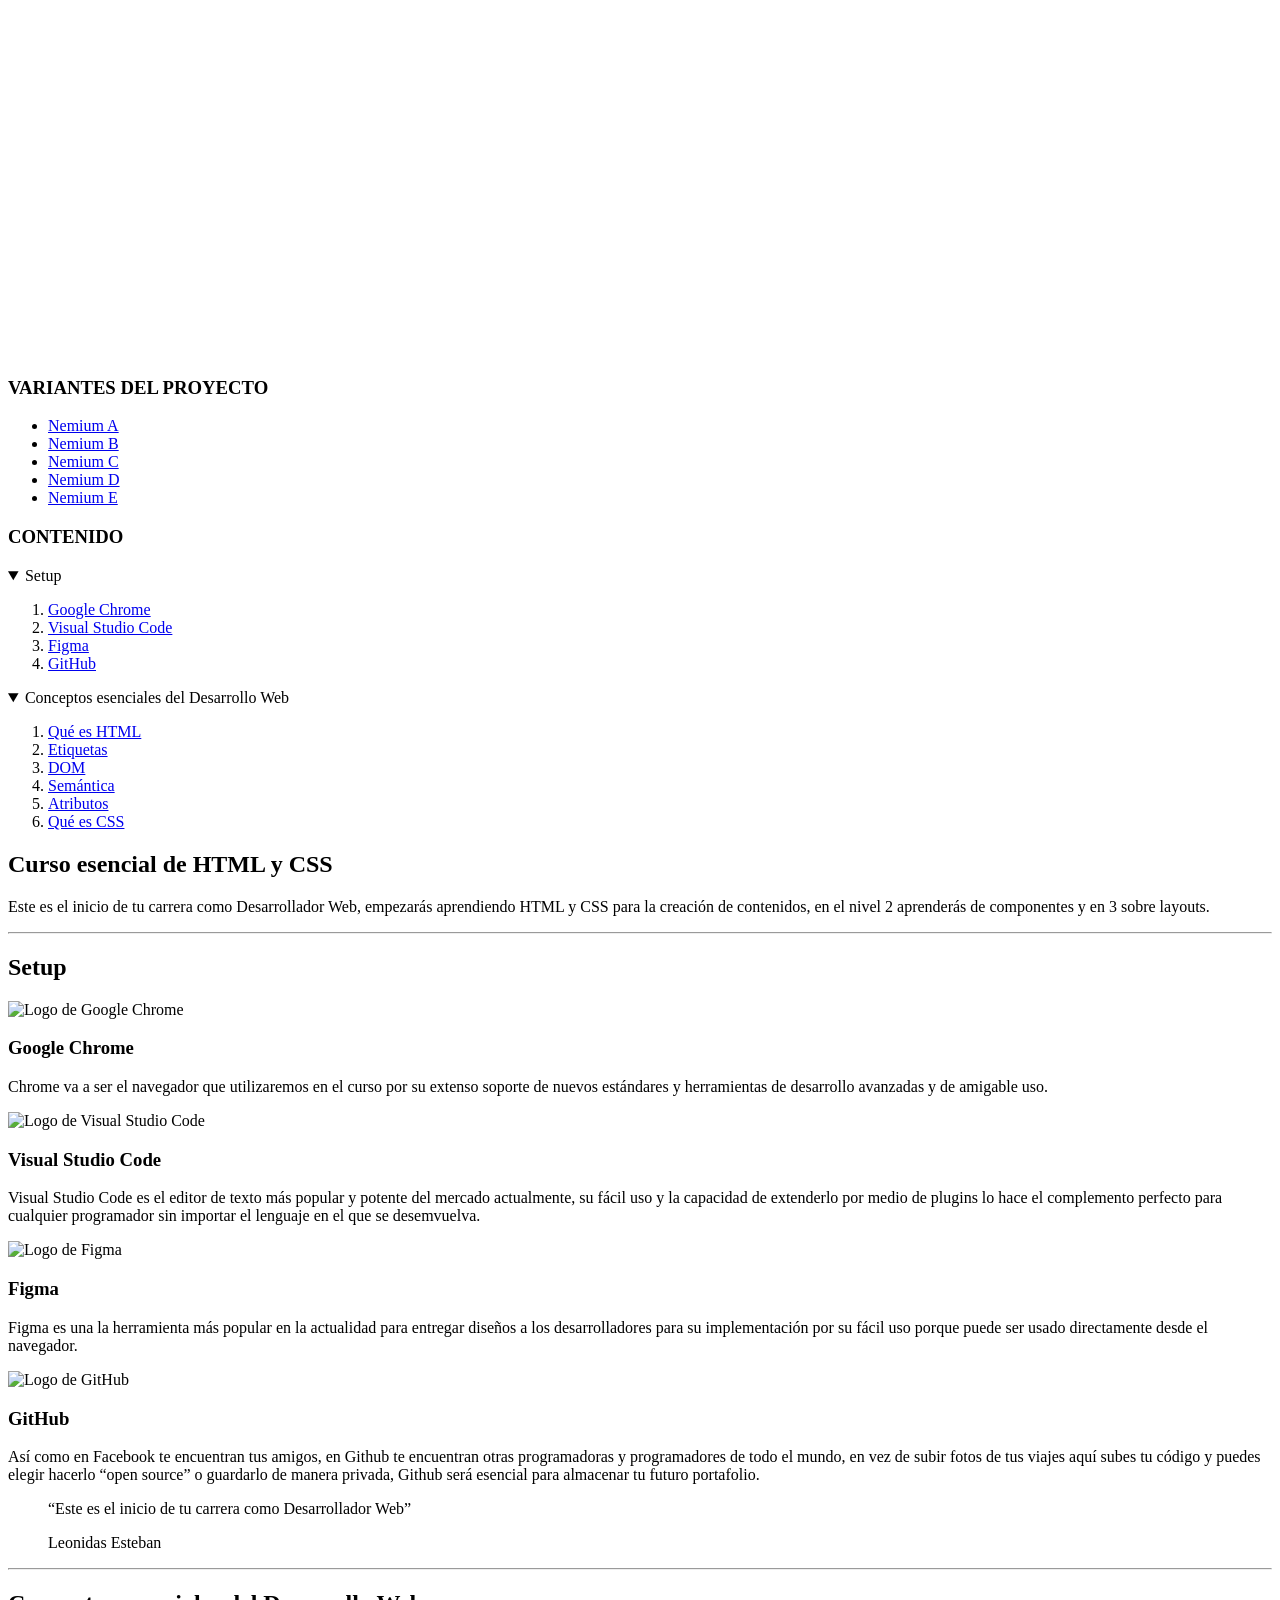
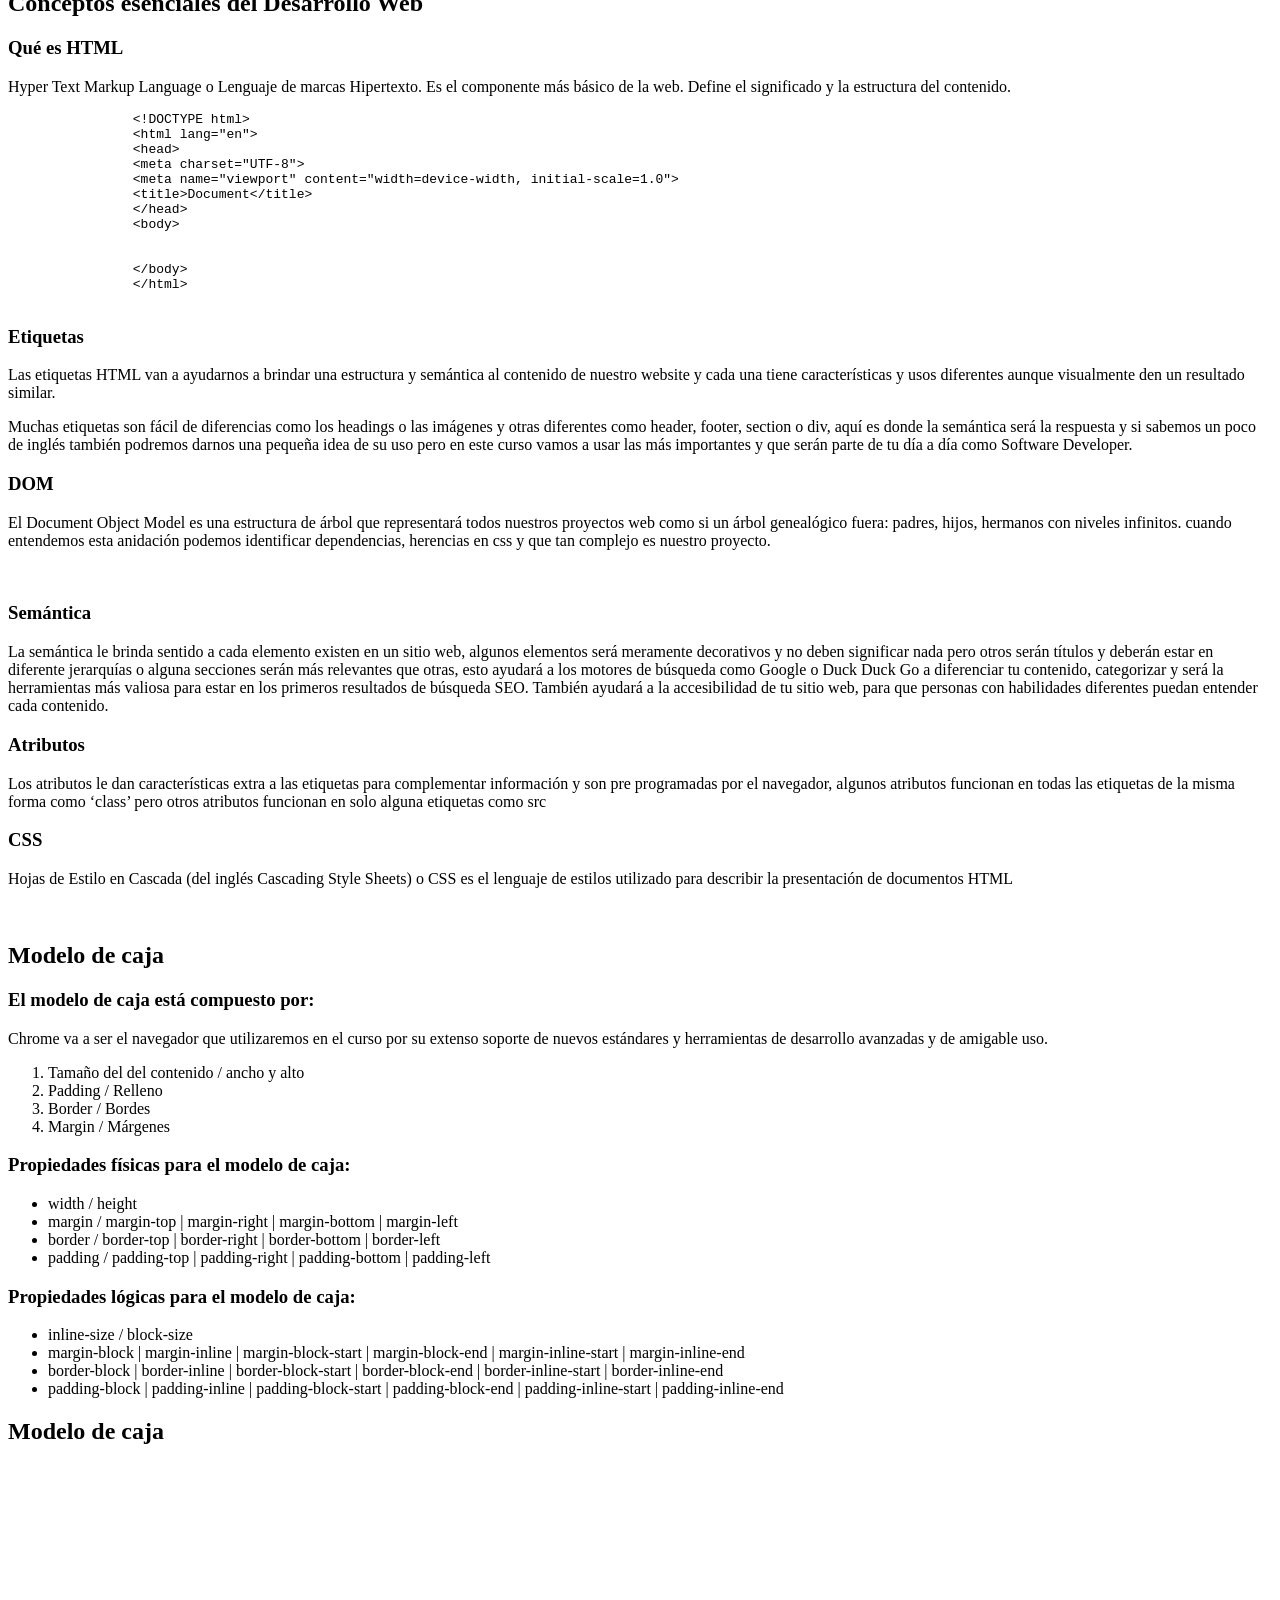
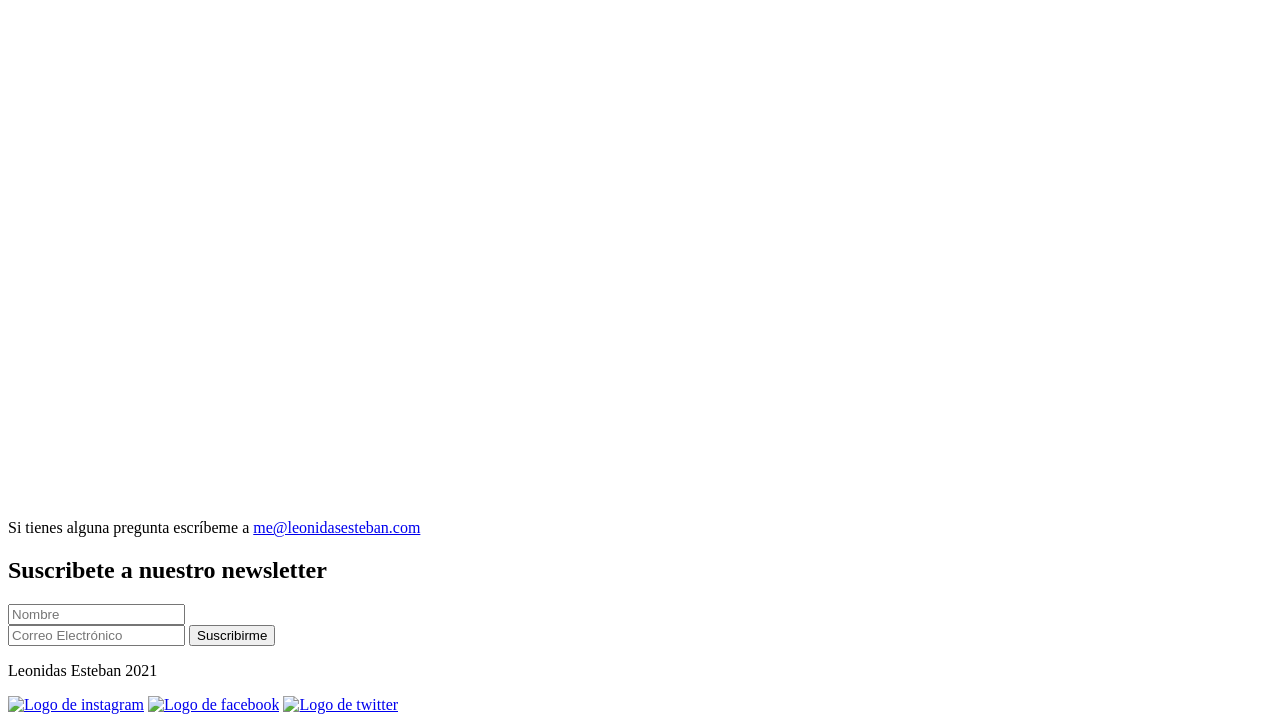
==== commit a21f0d3f: "fix: change the absolute path to relative paths" ====
--- a/index.html
+++ b/index.html
@@ -1,394 +1,422 @@
 <!DOCTYPE html>
 <html lang="en">
-  <head>
-    <meta charset="UTF-8" />
-    <meta http-equiv="X-UA-Compatible" content="IE=edge" />
-    <meta name="viewport" content="width=device-width, initial-scale=1.0" />
-    <link rel="preconnect" href="https://fonts.googleapis.com" />
-    <link rel="preconnect" href="https://fonts.gstatic.com" crossorigin />
-    <link
-      href="https://fonts.googleapis.com/css2?family=Roboto:ital,wght@0,400;0,700;1,400;1,700&display=swap"
-      rel="stylesheet"
-    />
-    <link rel="stylesheet" href="./css/settings/fonts.css" />
-    <link rel="stylesheet" href="./css/settings/variables.css" />
-    <link rel="stylesheet" href="./css/elements/index.css" />
-    <link
-      rel="stylesheet"
-      href="./css/components/organisms/summary-container.css"
-    />
-    <link
-      rel="stylesheet"
-      href="./css/components/organisms/menu-container.css"
-    />
-    <link rel="stylesheet" href="./css/components/organisms/sidebar.css" />
-    <link
-      rel="stylesheet"
-      href="./css/components/organisms/slider-container.css"
-    />
-    <link rel="stylesheet" href="./css/components/molecules/summary.css" />
-    <link rel="stylesheet" href="./css/components/molecules/hero.css" />
-    <link rel="stylesheet" href="./css/components/molecules/section.css" />
-    <link rel="stylesheet" href="./css/components/molecules/menu.css" />
-    <link rel="stylesheet" href="./css/components/molecules/footer.css" />
-    <link rel="stylesheet" href="./css/components/atoms/image-subtitle.css" />
-    <link rel="stylesheet" href="./css/components/atoms/subtitle.css" />
-    <link rel="stylesheet" href="./css/components/atoms/summary__link.css" />
-    <link rel="stylesheet" href="./css/components/atoms/menu__item.css" />
-    <link rel="stylesheet" href="./css/components/atoms/menu__link.css" />
-    <link rel="stylesheet" href="./css/components/atoms/slider-bullet.css" />
-    <link rel="stylesheet" href="./css/components/atoms/form__input.css" />
-    <title>El vlog de Daniela</title>
-  </head>
-  <body>
+
+<head>
+    <meta charset="UTF-8">
+    <meta name="viewport" content="width=device-width, initial-scale=1.0">
+    <link rel="icon" type="image/jpg" href="./images/favicon.webp" />
+
+    <!-- components -->
+    <!-- atoms -->
+    <link rel="stylesheet" href="./css/nemiumA/components/atoms/input-form.css">
+    <link rel="stylesheet" href="./css/nemiumA/components/atoms/menu-item.css">
+    <link rel="stylesheet" href="./css/nemiumA/components/atoms/menu-link.css">
+    <link rel="stylesheet" href="./css/nemiumA/components/atoms/slider-bullet.css">
+    <link rel="stylesheet" href="./css/nemiumA/components/atoms/subtitle.css">
+    <link rel="stylesheet" href="./css/nemiumA/components/atoms/summary-link.css">
+    <link rel="stylesheet" href="./css/nemiumA/components/atoms/brand.css">
+    <link rel="stylesheet" href="./css/nemiumA/components/atoms/input-group.css">
+    <link rel="stylesheet" href="./css/nemiumA/components/atoms/elipse.css">
+
+    <!-- molecules -->
+    <link rel="stylesheet" href="./css/nemiumA/components/molecules/box-model.css">
+    <link rel="stylesheet" href="./css/nemiumA/components/molecules/section-content.css">
+    <link rel="stylesheet" href="./css/nemiumA/components/molecules/video.css">
+    <link rel="stylesheet" href="./css/nemiumA/components/molecules/slider-bullet-list.css">
+    <link rel="stylesheet" href="./css/nemiumA/components/molecules/subscription.css">
+    <link rel="stylesheet" href="./css/nemiumA/components/molecules/slider.css">
+    <link rel="stylesheet" href="./css/nemiumA/components/molecules/menu-container.css">
+    <link rel="stylesheet" href="./css/nemiumA/components/molecules/summary-container.css">
+    <link rel="stylesheet" href="./css/nemiumA/components/molecules/social-media.css">
+    <link rel="stylesheet" href="./css/nemiumA/components/molecules/blockquote.css">
+    <link rel="stylesheet" href="./css/nemiumA/components/molecules/pre.css">
+
+    <!-- organisms -->
+    <link rel="stylesheet" href="./css/nemiumA/components/organisms/main-content.css">
+    <link rel="stylesheet" href="./css/nemiumA/components/organisms/sidebar.css">
+    <link rel="stylesheet" href="./css/nemiumA/components/organisms/slider-container.css">
+    <link rel="stylesheet" href="./css/nemiumA/components/organisms/footer.css">
+    <link rel="stylesheet" href="./css/nemiumA/components/organisms/hero.css">
+
+
+
+    <!-- containers -->
+    <link rel="stylesheet" href="./css/nemiumA/containers/main.css">
+    <link rel="stylesheet" href="./css/nemiumA/containers/wrapper.css">
+    <link rel="stylesheet" href="./css/nemiumA/containers/main-wrapper.css">
+
+
+    <!-- elements -->
+    <link rel="stylesheet" href="./css/nemiumA/elements/typography.css">
+
+    <!-- global -->
+    <link rel="stylesheet" href="./css/nemiumA/global/body.css">
+
+
+    <!-- setting -->
+    <link rel="stylesheet" href="./css/nemiumA/settings/fonts.css">
+    <link rel="stylesheet" href="./css/nemiumA/settings/variables.css">
+
+
+
+
+    <title>Vlog de Daniela</title>
+</head>
+
+<body>
     <div class="hero"></div>
     <main class="main">
-      <div class="sidebar">
-        <header class="menu-container">
-          <h3 class="title">VARIANTES DEL PROYECTO</h3>
-          <ul class="menu">
-            <li class="menu__item">
-              <a href="" class="menu__link">Nemium A</a>
-            </li>
-            <li class="menu__item">
-              <a href="" class="menu__link">Nemium B</a>
-            </li>
-            <li class="menu__item">
-              <a href="" class="menu__link">Nemium C</a>
-            </li>
-            <li class="menu__item">
-              <a href="" class="menu__link">Nemium D</a>
-            </li>
-            <li class="menu__item">
-              <a href="" class="menu__link">Nemium E</a>
-            </li>
-          </ul>
-        </header>
-        <header class="summary-container">
-          <h3 class="title">CONTENIDO</h3>
-          <nav>
-            <details open>
-              <summary class="details__summary">Setup</summary>
-              <ol>
-                <li>
-                  <a class="summary__link" href="#google-chrome"
-                    >Google Chrome</a
-                  >
-                </li>
-                <li>
-                  <a class="summary__link" href="#vsc">Visual Studio Code</a>
-                </li>
-                <li><a class="summary__link" href="#figma">Figma</a></li>
-                <li><a class="summary__link" href="#github">GitHub</a></li>
-              </ol>
-            </details>
-            <details open>
-              <summary class="details__summary">
-                Conceptos esenciales del Desarrollo Web
-              </summary>
-              <ol>
-                <li><a class="summary__link" href="#html">Qué es HTML</a></li>
-                <li>
-                  <a class="summary__link" href="#etiquetas">Etiquetas</a>
-                </li>
-                <li><a class="summary__link" href="#dom">DOM</a></li>
-                <li>
-                  <a class="summary__link" href="#semantica">Semántica</a>
-                </li>
-                <li>
-                  <a class="summary__link" href="#atributos"> Atributos</a>
-                </li>
-                <li><a class="summary__link" href="#css"> Qué es CSS</a></li>
-              </ol>
-            </details>
-          </nav>
-        </header>
-      </div>
-      <div class="wrapper">
-        <div class="main__content">
-          <h1>Curso esencial de HTML y CSS</h1>
-          <p>
-            Este es el inicio de tu carrera como Desarrollador Web, empezarás
-            aprendiendo HTML y CSS para la creación de contenidos, en el nivel 2
-            aprenderás de componentes y en 3 sobre layouts.
-          </p>
-          <hr />
-          <section class="logo-section">
-            <h2>Setup</h2>
-            <div class="image-subtitle">
-              <img
-                src="./images/google-chrome .png"
-                alt="Logo de Google Chrome"
-                title="Logo de Google Chrome"
-              />
-              <h3 class="subtitle" id="google-chrome">Google Chrome</h3>
+        <div class="main-wrapper">
+
+            <div class="sidebar">
+                <header class="menu-container">
+                    <h3 class="title">VARIANTES DEL PROYECTO</h3>
+                    <ul>
+                        <li class="menu-item nemiumA"><a href="index.html" class="menu-link linkA">Nemium A</a></li>
+                        <li class="menu-item "><a href="variants/nemiumB.html" class="menu-link">Nemium
+                                B</a>
+                        </li>
+                        <li class="menu-item "><a href="variants/nemiumC.html" class="menu-link">Nemium
+                                C</a>
+                        </li>
+                        <li class="menu-item "><a href="variants/nemiumD.html" class="menu-link">Nemium
+                                D</a>
+                        </li>
+                        <li class="menu-item "><a href="variants/nemiumE.html" class="menu-link">Nemium
+                                E</a>
+                        </li>
+                    </ul>
+                </header>
+
+                <header class="summary-container">
+                    <h3 class="title">CONTENIDO</h3>
+                    <nav>
+                        <details open>
+                            <summary>Setup</summary>
+                            <ol>
+                                <li>
+                                    <a class="summary-link" href="#google-chrome">
+                                        Google Chrome
+                                    </a>
+                                </li>
+                                <li>
+                                    <a class="summary-link" href="#vsc">
+                                        Visual Studio Code
+                                    </a>
+                                </li>
+                                <li>
+                                    <a class="summary-link" href="#figma">
+                                        Figma
+                                    </a>
+                                </li>
+                                <li>
+                                    <a class="summary-link" href="#github">
+                                        GitHub
+                                    </a>
+                                </li>
+                            </ol>
+                        </details>
+
+                        <details open>
+                            <summary>Conceptos esenciales del Desarrollo Web</summary>
+                            <ol>
+                                <li><a class="summary-link" href="#html">Qué es HTML</a></li>
+                                <li><a class="summary-link" href="#etiquetas">Etiquetas</a></li>
+                                <li><a class="summary-link" href="#dom">DOM</a></li>
+                                <li><a class="summary-link" href="#semantica">Semántica</a></li>
+                                <li><a class="summary-link" href="#atributos">Atributos</a></li>
+                                <li><a class="summary-link" href="#css">Qué es CSS</a></li>
+                            </ol>
+                        </details>
+                    </nav>
+                </header>
             </div>
-            <p>
-              Chrome va a ser el navegador que utilizaremos en el curso por su
-              extenso soporte de nuevos estándares y herramientas de desarrollo
-              avanzadas y de amigable uso.
-            </p>
-            <div class="image-subtitle">
-              <img
-                src="./images/visual-studio-code .png"
-                alt="Logo de Visual Studio Code"
-                title="Logo de Visual Studio Code"
-              />
-              <h3 class="subtitle" id="vsc">Visual Studio Code</h3>
+
+
+            <div class="wrapper">
+                <div class="main-content">
+                    <section class="section-content">
+
+                        <h1>Curso esencial de HTML y CSS</h1>
+                        <p>
+                            Este es el inicio de tu carrera como Desarrollador Web, empezarás aprendiendo HTML y CSS
+                            para la creación de contenidos, en el nivel 2 aprenderás de componentes y en 3 sobre
+                            layouts.
+                        </p>
+                    </section>
+
+                    <hr>
+
+                    <section class="section-content">
+                        <h2>Setup</h2>
+
+                        <div class="image-subtitle">
+                            <div class="elipse">
+                                <img src="images/google-chrome.webp" alt="Logo de Google Chrome"
+                                    title="Logo de Google Chrome">
+                            </div>
+                            <h3 class="subtitle" id="google-chrome">Google Chrome</h3>
+                        </div>
+                        <p>
+                            Chrome va a ser <span class="paragraph--bold">el navegador que utilizaremos en el
+                                curso</span>
+                            por su extenso soporte de nuevos estándares y herramientas de desarrollo avanzadas y de
+                            amigable
+                            uso.
+                        </p>
+
+                        <div class="image-subtitle">
+                            <div class="elipse">
+                                <img src="images/visual-studio-code.webp" alt="Logo de Visual Studio Code"
+                                    title="Logo de Visual Studio Code">
+                            </div>
+                            <h3 class="subtitle" id="vsc">Visual Studio Code</h3>
+                        </div>
+                        <p>
+                            Visual Studio Code es <span class="paragraph--bold">el editor de texto más popular y potente
+                                del
+                                mercado actualmente</span>, su fácil uso y la capacidad de extenderlo por medio de
+                            plugins
+                            lo hace el complemento perfecto para cualquier programador sin importar el lenguaje en el
+                            que se
+                            desemvuelva.
+                        </p>
+
+                        <div class="image-subtitle">
+                            <div class="elipse">
+                                <img src="images/figma.webp" alt="Logo de Figma" title="Logo de Figma">
+                            </div>
+                            <h3 class="subtitle" id="figma">Figma</h3>
+                        </div>
+                        <p>
+                            Figma es una la herramienta más popular en la actualidad para entregar diseños a los
+                            desarrolladores para su implementación por su <span class="paragraph--bold">fácil uso</span>
+                            porque puede ser usado directamente desde el navegador.
+                        </p>
+
+                        <div class="image-subtitle">
+
+                            <img src="images/github.webp" alt="Logo de GitHub" title="Logo de GitHub">
+
+                            <h3 class="subtitle" id="github">GitHub</h3>
+                        </div>
+                        <p>Así como en Facebook te encuentran tus amigos, en Github <span class="paragraph--bold">te
+                                encuentran otras programadoras y programadores</span> de todo el mundo, en vez de subir
+                            fotos de tus viajes aquí subes tu código y puedes elegir hacerlo “open source” o guardarlo
+                            de
+                            manera privada, Github será esencial para almacenar tu futuro portafolio.</p>
+
+                        <blockquote>
+                            <p>“Este es el inicio de tu carrera como Desarrollador Web”</p>
+                            <span class="span--name"> Leonidas Esteban </span>
+                        </blockquote>
+
+                    </section>
+
+
+                    <hr>
+
+                    <section class="section-content">
+
+                        <h2>Conceptos esenciales del Desarrollo Web</h2>
+
+                        <h3 class="subtitle" id="html">Qué es HTML</h3>
+                        <p>
+                            Hyper Text Markup Language o Lenguaje de marcas Hipertexto. Es el componente más básico de
+                            la
+                            web. Define el significado y la estructura del contenido.
+                        </p>
+                        <pre>
+                &lt;!DOCTYPE html&gt; 
+                &lt;html lang=&quot;en&quot;&gt;
+                &lt;head&gt;
+                &lt;meta charset=&quot;UTF-8&quot;&gt;
+                &lt;meta name=&quot;viewport&quot; content=&quot;width=device-width, initial-scale=1.0&quot;&gt;
+                &lt;title&gt;Document&lt;/title&gt;
+                &lt;/head&gt;
+                &lt;body&gt; 
+                            
+                                    
+                &lt;/body&gt;
+                &lt;/html&gt;
+                                </pre>
+
+
+                        <h3 class="subtitle" id="etiquetas">Etiquetas</h3>
+                        <p>
+                            Las etiquetas HTML van a ayudarnos a brindar una estructura y semántica al contenido de
+                            nuestro
+                            website y cada una tiene características y usos diferentes aunque visualmente den un
+                            resultado
+                            similar.
+                        </p>
+                        <p>
+                            Muchas etiquetas son fácil de diferencias como los headings o las imágenes y otras
+                            diferentes
+                            como header, footer, section o div, aquí es donde la semántica será la respuesta y si
+                            sabemos un
+                            poco de inglés también podremos darnos una pequeña idea de su uso pero en este curso vamos a
+                            usar las más importantes y que serán parte de tu día a día como Software Developer.
+                        </p>
+
+                        <h3 class="subtitle" id="dom">DOM</h3>
+                        <p>
+                            El Document Object Model es una estructura de árbol que representará todos nuestros
+                            proyectos
+                            web como si un árbol genealógico fuera: padres, hijos, hermanos con niveles infinitos.
+                            cuando
+                            entendemos esta anidación podemos identificar dependencias, herencias en css y que tan
+                            complejo
+                            es nuestro proyecto.
+                        </p>
+                        <img class="image-subtitle" src="images/dom.webp" alt="">
+
+                        <h3 class="subtitle" id="semantica">Semántica</h3>
+                        <p>
+                            La semántica le brinda sentido a cada elemento existen en un sitio web, algunos elementos
+                            será
+                            meramente decorativos y no deben significar nada pero otros serán títulos y deberán estar en
+                            diferente jerarquías o alguna secciones serán más relevantes que otras, esto ayudará a los
+                            motores de búsqueda como Google o Duck Duck Go a diferenciar tu contenido, categorizar y
+                            será la
+                            herramientas más valiosa para estar en los primeros resultados de búsqueda SEO. También
+                            ayudará
+                            a la accesibilidad de tu sitio web, para que personas con habilidades diferentes puedan
+                            entender
+                            cada contenido.
+                        </p>
+
+                        <h3 class="subtitle" id="atributos">Atributos</h3>
+                        <p>
+                            Los atributos le dan características extra a las etiquetas para complementar información y
+                            son
+                            pre programadas por el navegador, algunos atributos funcionan en todas las etiquetas de la
+                            misma
+                            forma como ‘class’ pero otros atributos funcionan en solo alguna etiquetas como src
+                        </p>
+
+                        <h3 class="subtitle" id="css">CSS</h3>
+                        <p>
+                            Hojas de Estilo en Cascada (del inglés Cascading Style Sheets) o CSS es el lenguaje de
+                            estilos
+                            utilizado para describir la presentación de documentos HTML
+                        </p>
+                        <img class="image-subtitle" src="images/css-image.webp" alt="">
+                    </section>
+
+                    <section class="box-model">
+
+                        <h2>Modelo de caja</h2>
+
+                        <h3>El modelo de caja está compuesto por:</h3>
+                        <p>
+                            Chrome va a ser el navegador que utilizaremos en el curso por su extenso soporte de nuevos
+                            estándares y herramientas de desarrollo avanzadas y de amigable uso.
+                        </p>
+                        <ol class="box-model_ol">
+                            <li>Tamaño del del contenido / ancho y alto</li>
+                            <li>Padding / Relleno</li>
+                            <li>Border / Bordes</li>
+                            <li>Margin / Márgenes</li>
+                        </ol>
+
+                        <h3>Propiedades físicas para el modelo de caja:</h3>
+                        <ul class="box-model_ul">
+                            <li>width / height</li>
+                            <li>margin / margin-top | margin-right | margin-bottom | margin-left</li>
+                            <li>border / border-top | border-right | border-bottom | border-left</li>
+                            <li>padding / padding-top | padding-right | padding-bottom | padding-left</li>
+                        </ul>
+
+                        <h3>Propiedades lógicas para el modelo de caja:</h3>
+                        <ul class="box-model_ul">
+                            <li>inline-size / block-size</li>
+                            <li>margin-block | margin-inline | margin-block-start | margin-block-end |
+                                margin-inline-start |
+                                margin-inline-end</li>
+                            <li>border-block | border-inline | border-block-start | border-block-end |
+                                border-inline-start |
+                                border-inline-end</li>
+                            <li>padding-block | padding-inline | padding-block-start | padding-block-end |
+                                padding-inline-start | padding-inline-end</li>
+                        </ul>
+                    </section>
+
+                    <section class="section-content">
+                        <h2>Modelo de caja</h2>
+                        <div class="slider">
+                            <scroll-container class="slider-container">
+                                <scroll-page class="slider-slide" id="video-1">
+                                    <iframe class="video" width="560" height="315"
+                                        src="https://www.youtube.com/embed/5f5Ig_U2Bpk?si=YcdJFYTdUbb8YwRO"
+                                        title="YouTube video player" frameborder="0"
+                                        allow="accelerometer; autoplay; clipboard-write; encrypted-media; gyroscope; picture-in-picture; web-share"
+                                        referrerpolicy="strict-origin-when-cross-origin" allowfullscreen></iframe>
+                                </scroll-page>
+
+                                <scroll-page class="slider-slide" id="video-2">
+                                    <iframe class="video" width="560" height="315"
+                                        src="https://www.youtube.com/embed/5f5Ig_U2Bpk?si=YcdJFYTdUbb8YwRO"
+                                        title="YouTube video player" frameborder="0"
+                                        allow="accelerometer; autoplay; clipboard-write; encrypted-media; gyroscope; picture-in-picture; web-share"
+                                        referrerpolicy="strict-origin-when-cross-origin" allowfullscreen></iframe>
+                                </scroll-page>
+
+                                <scroll-page class="slider-slide" id="video-3">
+                                    <iframe class="video" width="560" height="315"
+                                        src="https://www.youtube.com/embed/5f5Ig_U2Bpk?si=YcdJFYTdUbb8YwRO"
+                                        title="YouTube video player" frameborder="0"
+                                        allow="accelerometer; autoplay; clipboard-write; encrypted-media; gyroscope; picture-in-picture; web-share"
+                                        referrerpolicy="strict-origin-when-cross-origin" allowfullscreen></iframe>
+                                </scroll-page>
+                            </scroll-container>
+                            <div class="slider-bullet-list">
+                                <a href="#video-1" class="slider-bullet"></a>
+                                <a href="#video-2" class="slider-bullet"></a>
+                                <a href="#video-3" class="slider-bullet"></a>
+                            </div>
+                        </div>
+                    </section>
+
+                    <p>
+                        Si tienes alguna pregunta escríbeme a
+                        <a href="mailto:me@leonidasesteban.com" target="blank_">me@leonidasesteban.com</a>
+                    </p>
+
+                    <div class="subscription">
+                        <h2>Suscribete a nuestro newsletter</h2>
+                        <form action="" class="form">
+                            <input type="text" required class="input-form" placeholder="Nombre">
+                            <div class="input-group">
+                                <input type="email" required class="input-group-form" placeholder="Correo Electrónico">
+                                <input type="submit" class="input-group-submit" value="Suscribirme">
+
+                            </div>
+                        </form>
+                    </div>
+                </div>
+
+
             </div>
-            <p>
-              Visual Studio Code es el editor de texto más popular y potente del
-              mercado actualmente, su fácil uso y la capacidad de extenderlo por
-              medio de plugins lo hace el complemento perfecto para cualquier
-              programador sin importar el lenguaje en el que se desemvuelva.
-            </p>
-            <div class="image-subtitle">
-              <img
-                src="./images/figma.png"
-                alt="Logo de Figma"
-                title="Logo de Figma"
-              />
-              <h3 class="subtitle" id="figma">Figma</h3>
+        </div>
+    </main>
+
+    <footer class="footer">
+        <div class="social-media">
+            <p class="brand">Leonidas Esteban 2021</p>
+            <div class="social-media-img">
+                <a target="_blank" href="https://www.instagram.com/leonidasesteban/"><img src="images/instagram.webp"
+                        alt="Logo de instagram"></a>
+                <a target="_blank" href="https://www.facebook.com/LeonidasEsteban/"><img src="images/facebook.webp"
+                        alt="Logo de facebook"></a>
+                <a target="_blank" href="https://twitter.com/leonidasesteban"><img src="images/twitter.webp"
+                        alt="Logo de twitter"></a>
             </div>
-            <p>
-              Figma es una la herramienta más popular en la actualidad para
-              entregar diseños a los desarrolladores para su implementación por
-              su fácil uso porque puede ser usado directamente desde el
-              navegador.
-            </p>
-            <div class="image-subtitle">
-              <img
-                src="./images/github.png"
-                alt="Logo de Github"
-                title="Logo de GitHub"
-              />
-              <h3 class="subtitle" id="github">GitHub</h3>
-            </div>
-            <p>
-              Así como en Facebook te encuentran tus amigos, en Github te
-              encuentran otras programadoras y programadores de todo el mundo,
-              en vez de subir fotos de tus viajes aquí subes tu código y puedes
-              elegir hacerlo “open source” o guardarlo de manera privada, Github
-              será esencial para almacenar tu futuro portafolio.
-            </p>
-            <blockquote>
-              <p>“Este es el inicio de tu carrera como Desarrollador Web”</p>
-              <span> Leonidas Esteban </span>
-            </blockquote>
-          </section>
-          <section class="section">
-            <h2>Conceptos esenciales del Desarrollo Web</h2>
-            <h3 class="subtitle" id="html">Qué es HTML</h3>
-            <p>
-              Hyper Text Markup Language o Lenguaje de marcas Hipertexto. Es el
-              componente más básico de la web. Define el significado y la
-              estructura del contenido.
-            </p>
-            <pre>
-    &lt;!DOCTYPE html&gt;
-    &lt;html lang=&quot;en&quot;&gt;
-    &lt;head&gt;
-    &lt;meta charset=&quot;UTF-8&quot;&gt;
-    &lt;meta name=&quot;viewport&quot; content=&quot;width=device-width, initial-scale=1.0&quot;&gt;
-    &lt;title&gt;Document&lt;/title&gt;
-    &lt;/head&gt;
-    &lt;body&gt;
-        
-    &lt;/body&gt;
-    &lt;/html&gt;
-            </pre>
-            <h3 class="subtitle" id="etiquetas">Etiquetas</h3>
-            <p>
-              Las etiquetas HTML van a ayudarnos a brindar una estructura y
-              semántica al contenido de nuestro website y cada una tiene
-              características y usos diferentes aunque visualmente den un
-              resultado similar.
-            </p>
-            <p>
-              Muchas etiquetas son fácil de diferencias como los headings o las
-              imágenes y otras diferentes como header, footer, section o div,
-              aquí es donde la semántica será la respuesta y si sabemos un poco
-              de inglés también podremos darnos una pequeña idea de su uso pero
-              en este curso vamos a usar las más importantes y que serán parte
-              de tu día a día como Software Developer.
-            </p>
-            <h3 class="subtitle" id="dom">DOM</h3>
-            <p>
-              El Document Object Model es una estructura de árbol que
-              representará todos nuestros proyectos web como si un árbol
-              genealógico fuera: padres, hijos, hermanos con niveles infinitos.
-              cuando entendemos esta anidación podemos identificar dependencias,
-              herencias en css y que tan complejo es nuestro proyecto.
-            </p>
-            <img
-              src="./images/dom.png"
-              alt="Estructura de árbol que representa al Document Object Model"
-              title="Document Object Model"
-            />
-            <h3 class="subtitle" id="semantica">Semántica</h3>
-            <p>
-              La semántica le brinda sentido a cada elemento existen en un sitio
-              web, algunos elementos será meramente decorativos y no deben
-              significar nada pero otros serán títulos y deberán estar en
-              diferente jerarquías o alguna secciones serán más relevantes que
-              otras, esto ayudará a los motores de búsqueda como Google o Duck
-              Duck Go a diferenciar tu contenido, categorizar y será la
-              herramientas más valiosa para estar en los primeros resultados de
-              búsqueda SEO. También ayudará a la accesibilidad de tu sitio web,
-              para que personas con habilidades diferentes puedan entender cada
-              contenido.
-            </p>
-            <h3 class="subtitle" id="atributos">Atributos</h3>
-            <p>
-              Los atributos le dan características extra a las etiquetas para
-              complementar información y son pre programadas por el navegador,
-              algunos atributos funcionan en todas las etiquetas de la misma
-              forma como ‘class’ pero otros atributos funcionan en solo alguna
-              etiquetas como src
-            </p>
-            <h3 class="subtitle" id="css">CSS</h3>
-            <p>
-              Hojas de Estilo en Cascada (del inglés Cascading Style Sheets) o
-              CSS es el lenguaje de estilos utilizado para describir la
-              presentación de documentos HTML
-            </p>
-            <img
-              src="./images/css.png"
-              alt="Cascading Style Sheets"
-              title="Cascading Style Sheets"
-            />
-          </section>
-          <section class="section">
-            <h2>Modelo de caja</h2>
-            <h3>El modelo de caja está compuesto por:</h3>
-            <p>
-              Chrome va a ser el navegador que utilizaremos en el curso por su
-              extenso soporte de nuevos estándares y herramientas de desarrollo
-              avanzadas y de amigable uso.
-            </p>
-            <ol>
-              <li>Tamaño del del contenido / ancho y alto</li>
-              <li>Padding / Relleno</li>
-              <li>Border / Bordes</li>
-              <li>Margin / Márgenes</li>
-            </ol>
-            <h3>Propiedades físicas para el modelo de caja:</h3>
-            <ul>
-              <li>width / height</li>
-              <li>
-                margin / margin-top | margin-right | margin-bottom | margin-left
-              </li>
-              <li>
-                border / border-top | border-right | border-bottom | border-left
-              </li>
-              <li>
-                padding / padding-top | padding-right | padding-bottom |
-                padding-left
-              </li>
-            </ul>
-            <h3>Propiedades lógicas para el modelo de caja:</h3>
-            <ul>
-              <li>inline-size / block-size</li>
-              <li>
-                margin-block | margin-inline | margin-block-start |
-                margin-block-end | margin-inline-start | margin-inline-end
-              </li>
-              <li>
-                border-block | border-inline | border-block-start |
-                border-block-end | border-inline-start | border-inline-end
-              </li>
-              <li>
-                padding-block | padding-inline | padding-block-start |
-                padding-block-end | padding-inline-start | padding-inline-end
-              </li>
-            </ul>
-          </section>
-          <section class="section">
-            <h2>Modelo de caja</h2>
-            <div class="slider">
-              <scroll-container class="slider-container">
-                <scroll-page class="slider-slide" id="video-1">
-                  <iframe
-                    class="video"
-                    width="560"
-                    height="315"
-                    src="https://www.youtube.com/embed/5f5Ig_U2Bpk"
-                    title="YouTube video player"
-                    frameborder="0"
-                    allow="accelerometer; autoplay; clipboard-write; encrypted-media; gyroscope; picture-in-picture; web-share"
-                    allowfullscreen
-                  ></iframe>
-                </scroll-page>
-                <scroll-page class="slider-slide" id="video-2">
-                  <iframe
-                    class="video"
-                    width="560"
-                    height="315"
-                    src="https://www.youtube.com/embed/5f5Ig_U2Bpk"
-                    title="YouTube video player"
-                    frameborder="0"
-                    allow="accelerometer; autoplay; clipboard-write; encrypted-media; gyroscope; picture-in-picture; web-share"
-                    allowfullscreen
-                  ></iframe>
-                </scroll-page>
-                <scroll-page class="slider-slide" id="video-3">
-                  <iframe
-                    class="video"
-                    width="560"
-                    height="315"
-                    src="https://www.youtube.com/embed/5f5Ig_U2Bpk"
-                    title="YouTube video player"
-                    frameborder="0"
-                    allow="accelerometer; autoplay; clipboard-write; encrypted-media; gyroscope; picture-in-picture; web-share"
-                    allowfullscreen
-                  ></iframe>
-                </scroll-page>
-              </scroll-container>
-              <div class="slider-bullet-list">
-                <a href="#video-1" class="slider-bullet"></a>
-                <a href="#video-2" class="slider-bullet"></a>
-                <a href="#video-3" class="slider-bullet"></a>
-              </div>
-            </div>
-          </section>
-          <p>
-            Si tienes alguna pregunta escríbeme a
-            <a href="mailto:me@leonidasesteban.com">me@leonidasesteban.com</a>
-          </p>
-          <div class="section">
-            <h2>Suscríbete a nuestro newsletter</h2>
-            <form action="#" class="form">
-              <input
-                type="text"
-                class="form__input"
-                required
-                placeholder="Nombre"
-              />
-              <input
-                type="email"
-                class="form__input"
-                required
-                placeholder="Correo electrónico"
-              />
-              <input type="submit" class="form__send" value="Suscribirme" />
-            </form>
-          </div>
+
         </div>
-      </div>
-    </main>
-    <footer>
-      <p>© Leonidas Esteban 2021</p>
-      <div class="social-media">
-        <a target="_blank" href="https://www.instagram.com/leonidasesteban/">
-          <img src="./images/instagram.png" alt="instagram" />
-        </a>
-        <a target="_blank" href="https://www.facebook.com/LeonidasEsteban/">
-          <img src="./images/facebook.png" alt="facebook" />
-        </a>
-        <a target="_blank" href="https://twitter.com/leonidasesteban">
-          <img src="./images/twitter.png" alt="twitter" />
-        </a>
-      </div>
     </footer>
-  </body>
-</html>
+
+
+</body>
+
+</html>
--- a/css/nemiumA/components/organisms/hero.css
+++ b/css/nemiumA/components/organisms/hero.css
@@ -0,0 +1,13 @@
+.hero {
+    display: flex;
+    width: 100%;
+    height: 6rem;
+    background-image: linear-gradient(to top, rgba(255, 255, 255, 0.3), transparent), url("../../../../images/patron.webp");
+}
+
+
+@media screen and (min-width: 1024px) {
+    .hero {
+        height: 21.875rem;
+    }
+}
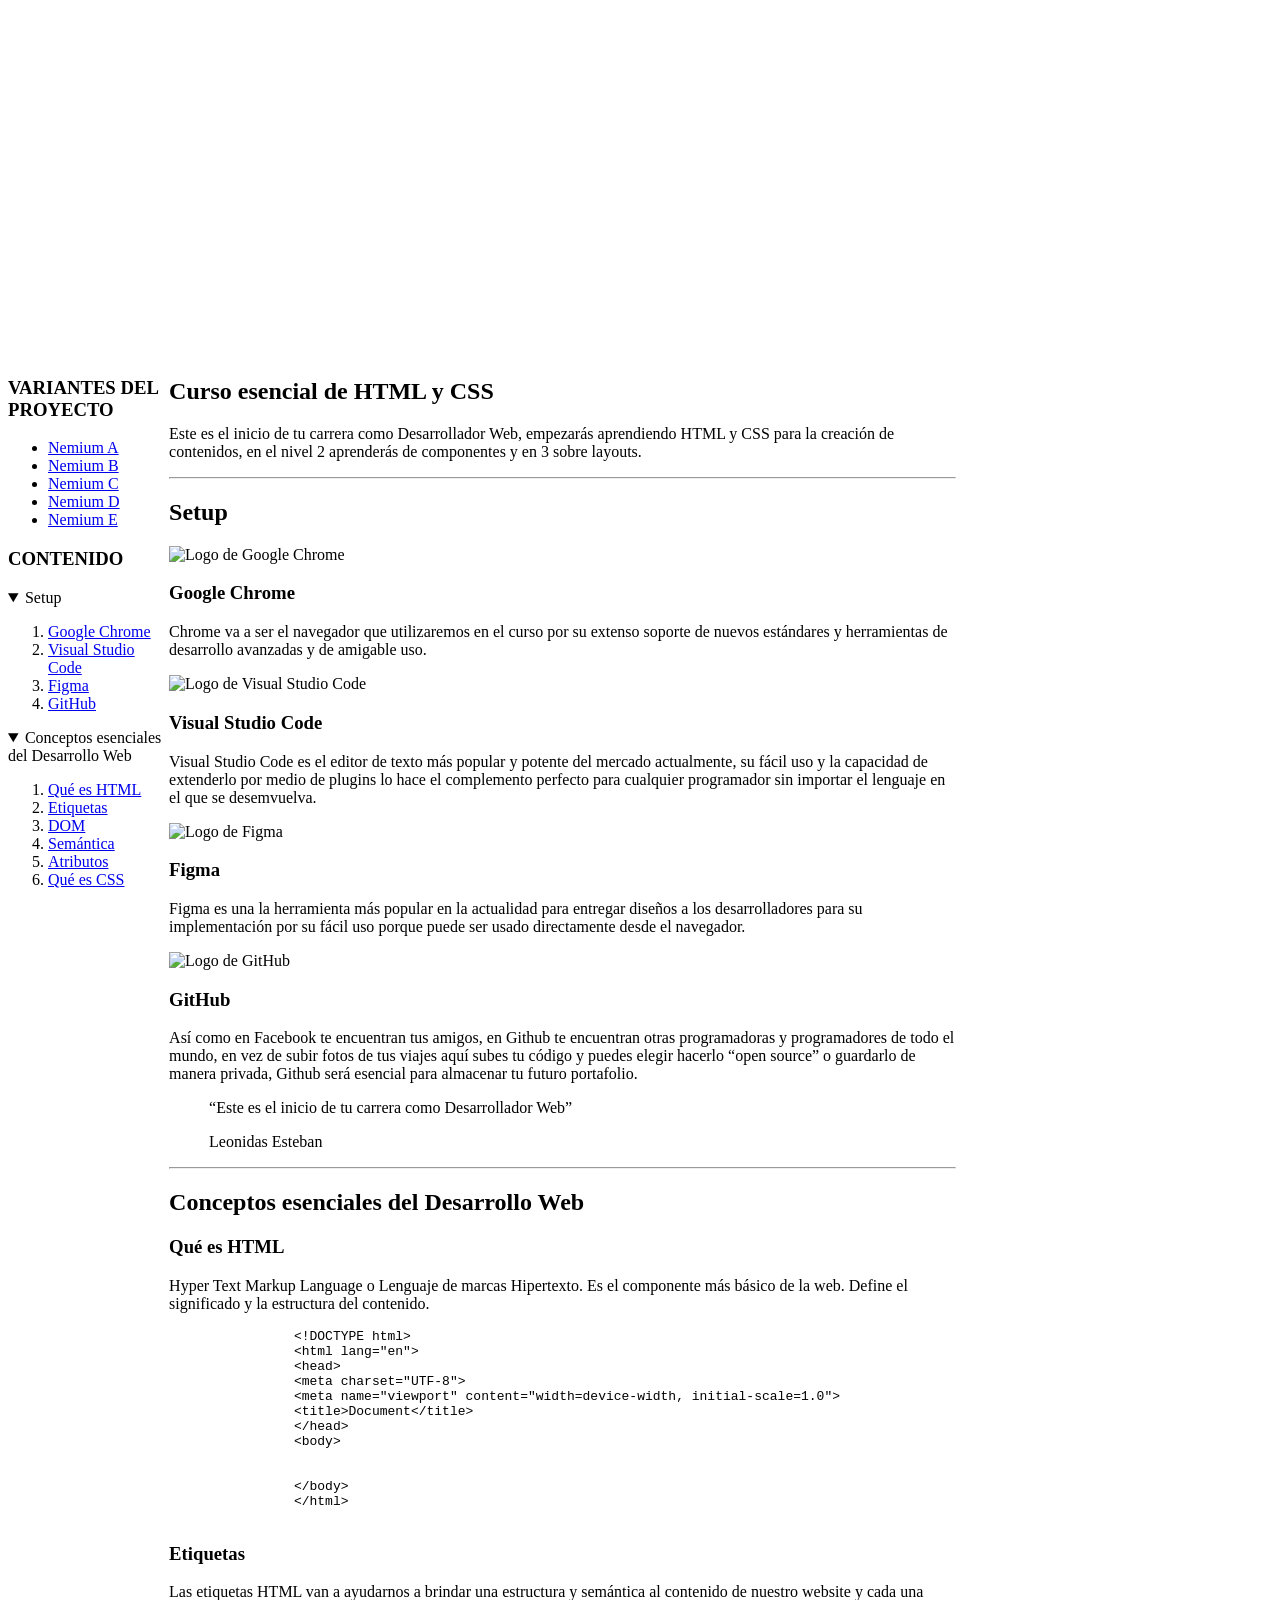
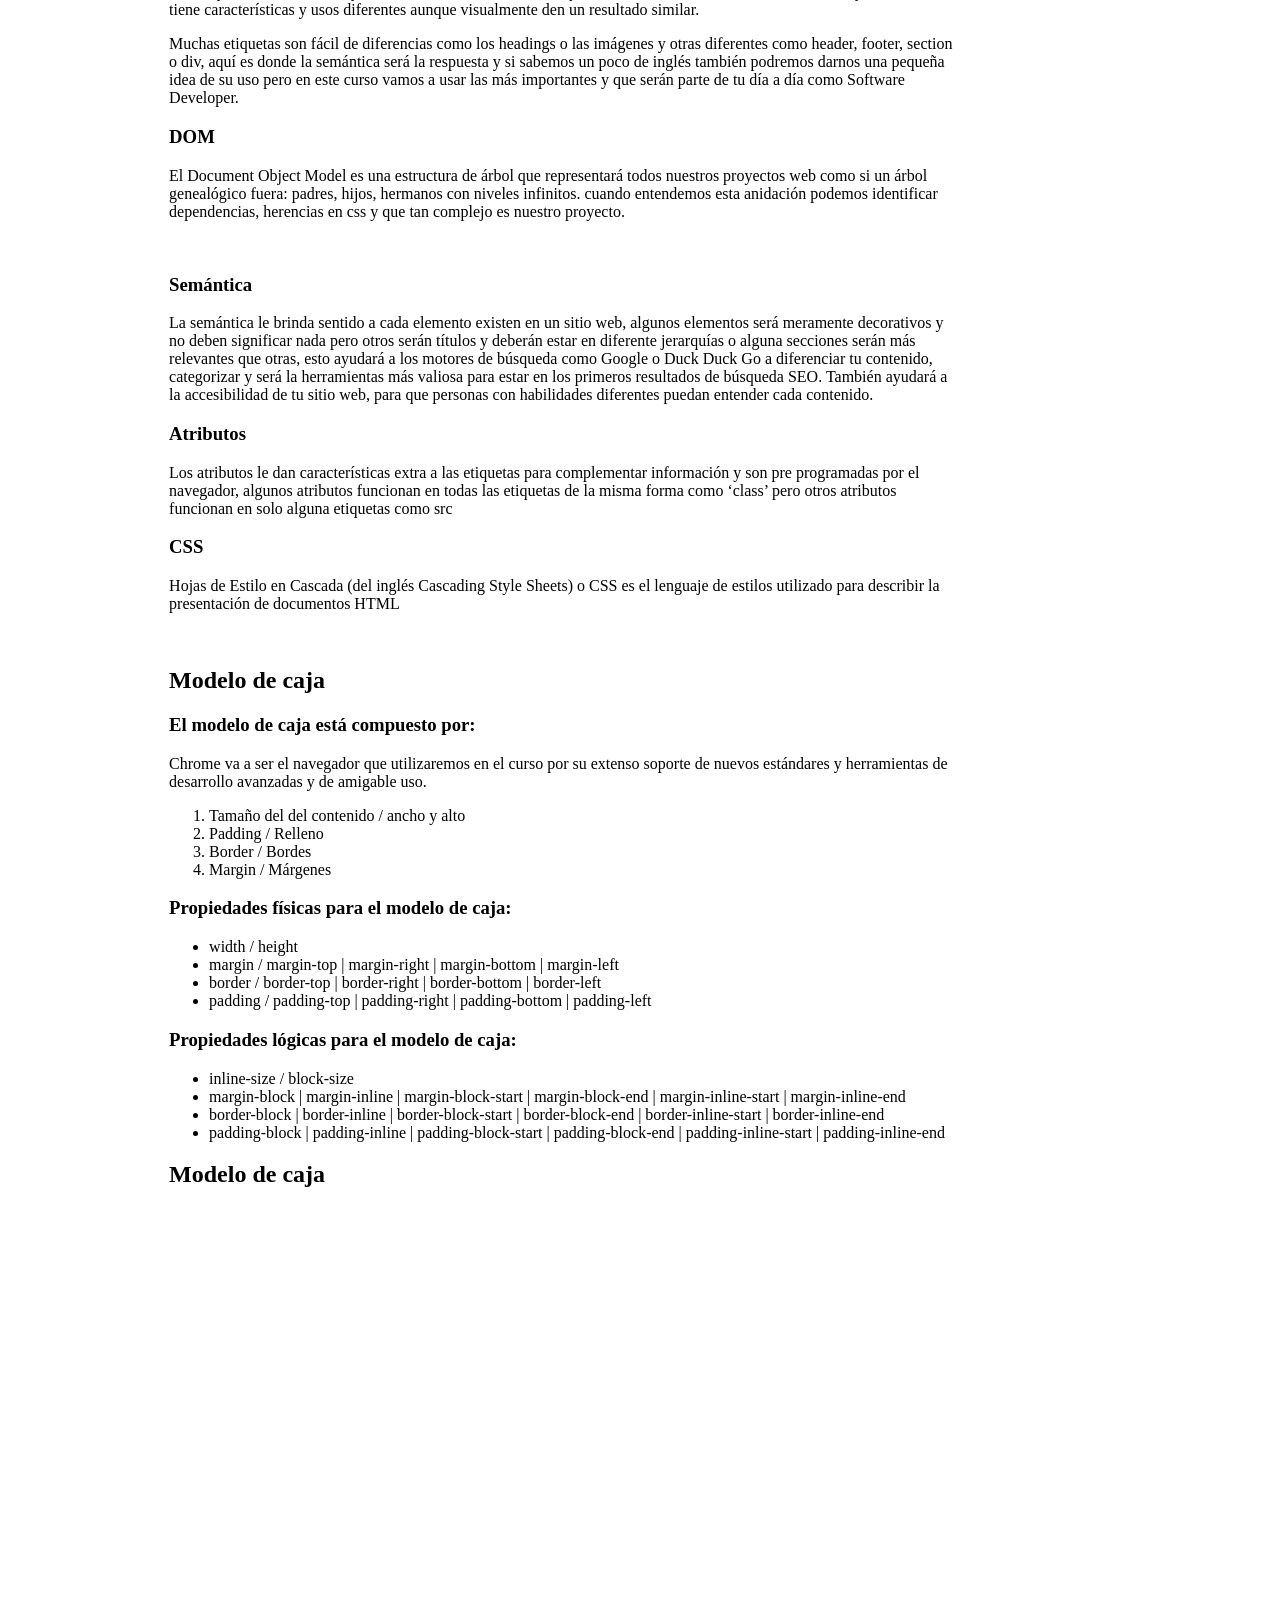
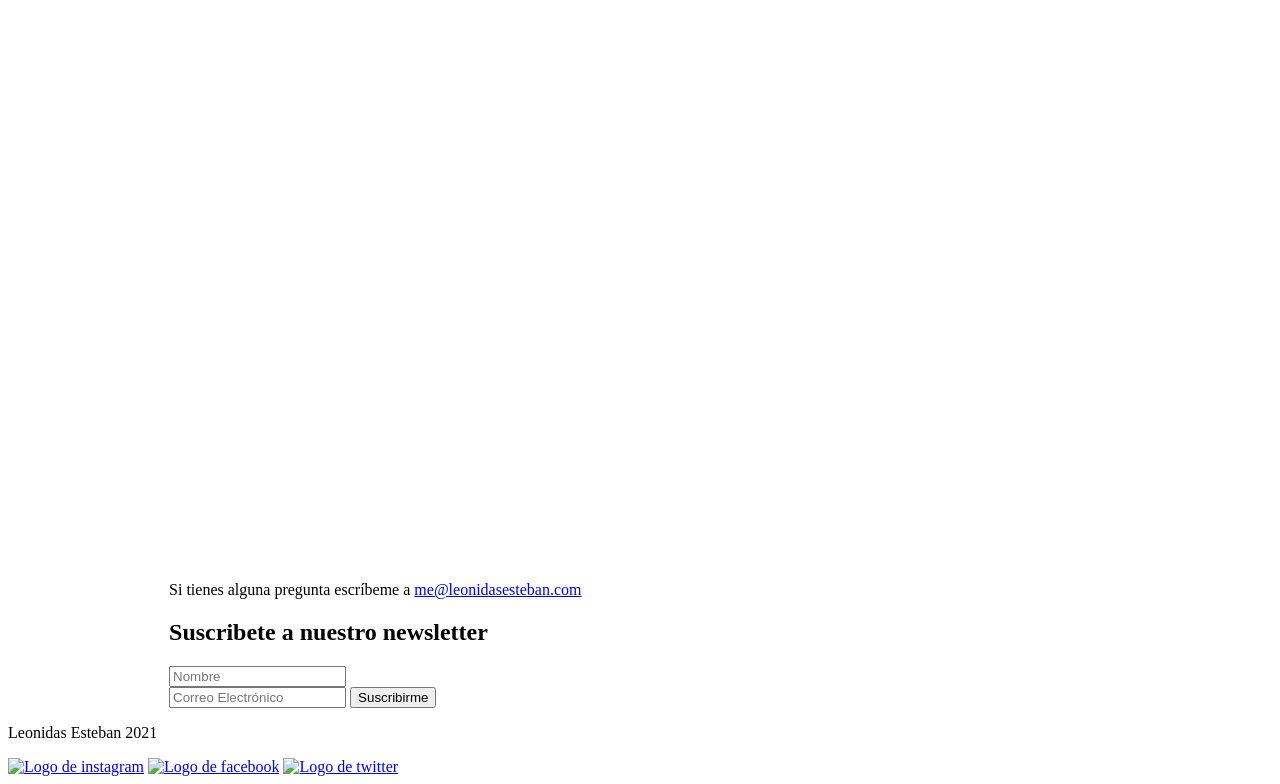
==== commit 6b0b6364: "refactor: rename wrapper to container and main-wrapper to layout" ====
--- a/index.html
+++ b/index.html
@@ -14,9 +14,9 @@
     <link rel="stylesheet" href="./css/nemiumA/components/atoms/slider-bullet.css">
     <link rel="stylesheet" href="./css/nemiumA/components/atoms/subtitle.css">
     <link rel="stylesheet" href="./css/nemiumA/components/atoms/summary-link.css">
-    <link rel="stylesheet" href="./css/nemiumA/components/atoms/brand.css">
-    <link rel="stylesheet" href="./css/nemiumA/components/atoms/input-group.css">
-    <link rel="stylesheet" href="./css/nemiumA/components/atoms/elipse.css">
+    <link rel="stylesheet" href="/css/nemiumA/components/atoms/brand.css">
+    <link rel="stylesheet" href="/css/nemiumA/components/atoms/input-group.css">
+    <link rel="stylesheet" href="/css/nemiumA/components/atoms/elipse.css">
 
     <!-- molecules -->
     <link rel="stylesheet" href="./css/nemiumA/components/molecules/box-model.css">
@@ -24,12 +24,12 @@
     <link rel="stylesheet" href="./css/nemiumA/components/molecules/video.css">
     <link rel="stylesheet" href="./css/nemiumA/components/molecules/slider-bullet-list.css">
     <link rel="stylesheet" href="./css/nemiumA/components/molecules/subscription.css">
-    <link rel="stylesheet" href="./css/nemiumA/components/molecules/slider.css">
-    <link rel="stylesheet" href="./css/nemiumA/components/molecules/menu-container.css">
-    <link rel="stylesheet" href="./css/nemiumA/components/molecules/summary-container.css">
-    <link rel="stylesheet" href="./css/nemiumA/components/molecules/social-media.css">
-    <link rel="stylesheet" href="./css/nemiumA/components/molecules/blockquote.css">
-    <link rel="stylesheet" href="./css/nemiumA/components/molecules/pre.css">
+    <link rel="stylesheet" href="/css/nemiumA/components/molecules/slider.css">
+    <link rel="stylesheet" href="/css/nemiumA/components/molecules/menu-container.css">
+    <link rel="stylesheet" href="/css/nemiumA/components/molecules/summary-container.css">
+    <link rel="stylesheet" href="/css/nemiumA/components/molecules/social-media.css">
+    <link rel="stylesheet" href="/css/nemiumA/components/molecules/blockquote.css">
+    <link rel="stylesheet" href="/css/nemiumA/components/molecules/pre.css">
 
     <!-- organisms -->
     <link rel="stylesheet" href="./css/nemiumA/components/organisms/main-content.css">
@@ -42,8 +42,8 @@
 
     <!-- containers -->
     <link rel="stylesheet" href="./css/nemiumA/containers/main.css">
-    <link rel="stylesheet" href="./css/nemiumA/containers/wrapper.css">
-    <link rel="stylesheet" href="./css/nemiumA/containers/main-wrapper.css">
+    <link rel="stylesheet" href="./css/nemiumA/containers/layout.css">
+    <link rel="stylesheet" href="./css/nemiumA/containers/container.css">
 
 
     <!-- elements -->
@@ -54,8 +54,8 @@
 
 
     <!-- setting -->
-    <link rel="stylesheet" href="./css/nemiumA/settings/fonts.css">
-    <link rel="stylesheet" href="./css/nemiumA/settings/variables.css">
+    <link rel="stylesheet" href="/css/nemiumA/settings/fonts.css">
+    <link rel="stylesheet" href="/css/nemiumA/settings/variables.css">
 
 
 
@@ -66,23 +66,23 @@
 <body>
     <div class="hero"></div>
     <main class="main">
-        <div class="main-wrapper">
+        <div class="layout">
 
             <div class="sidebar">
                 <header class="menu-container">
                     <h3 class="title">VARIANTES DEL PROYECTO</h3>
                     <ul>
-                        <li class="menu-item nemiumA"><a href="index.html" class="menu-link linkA">Nemium A</a></li>
-                        <li class="menu-item "><a href="variants/nemiumB.html" class="menu-link">Nemium
+                        <li class="menu-item nemiumA"><a href="/index.html" class="menu-link linkA">Nemium A</a></li>
+                        <li class="menu-item "><a href="./variants/nemiumB.html" class="menu-link">Nemium
                                 B</a>
                         </li>
-                        <li class="menu-item "><a href="variants/nemiumC.html" class="menu-link">Nemium
+                        <li class="menu-item "><a href="./variants/nemiumC.html" class="menu-link">Nemium
                                 C</a>
                         </li>
-                        <li class="menu-item "><a href="variants/nemiumD.html" class="menu-link">Nemium
+                        <li class="menu-item "><a href="./variants/nemiumD.html" class="menu-link">Nemium
                                 D</a>
                         </li>
-                        <li class="menu-item "><a href="variants/nemiumE.html" class="menu-link">Nemium
+                        <li class="menu-item "><a href="./variants/nemiumE.html" class="menu-link">Nemium
                                 E</a>
                         </li>
                     </ul>
@@ -133,7 +133,7 @@
             </div>
 
 
-            <div class="wrapper">
+            <div class="container"> 
                 <div class="main-content">
                     <section class="section-content">
 
--- a/css/nemiumA/containers/layout.css
+++ b/css/nemiumA/containers/layout.css
@@ -0,0 +1,13 @@
+.layout {
+    margin: 0;
+    height: 100%;
+    width: 100%;
+}
+
+@media screen and (min-width: 1024px) {
+    .layout {
+        width: 75%;
+        display: grid;
+        grid-template-columns: auto 1fr;
+    }
+}
--- a/css/nemiumA/containers/container.css
+++ b/css/nemiumA/containers/container.css
@@ -0,0 +1,11 @@
+.container {
+    width: 100%;
+    margin: auto;
+}
+
+
+@media screen and (min-width: 1024px) {
+    .container {
+        margin-right: 7.25rem;
+    }
+}
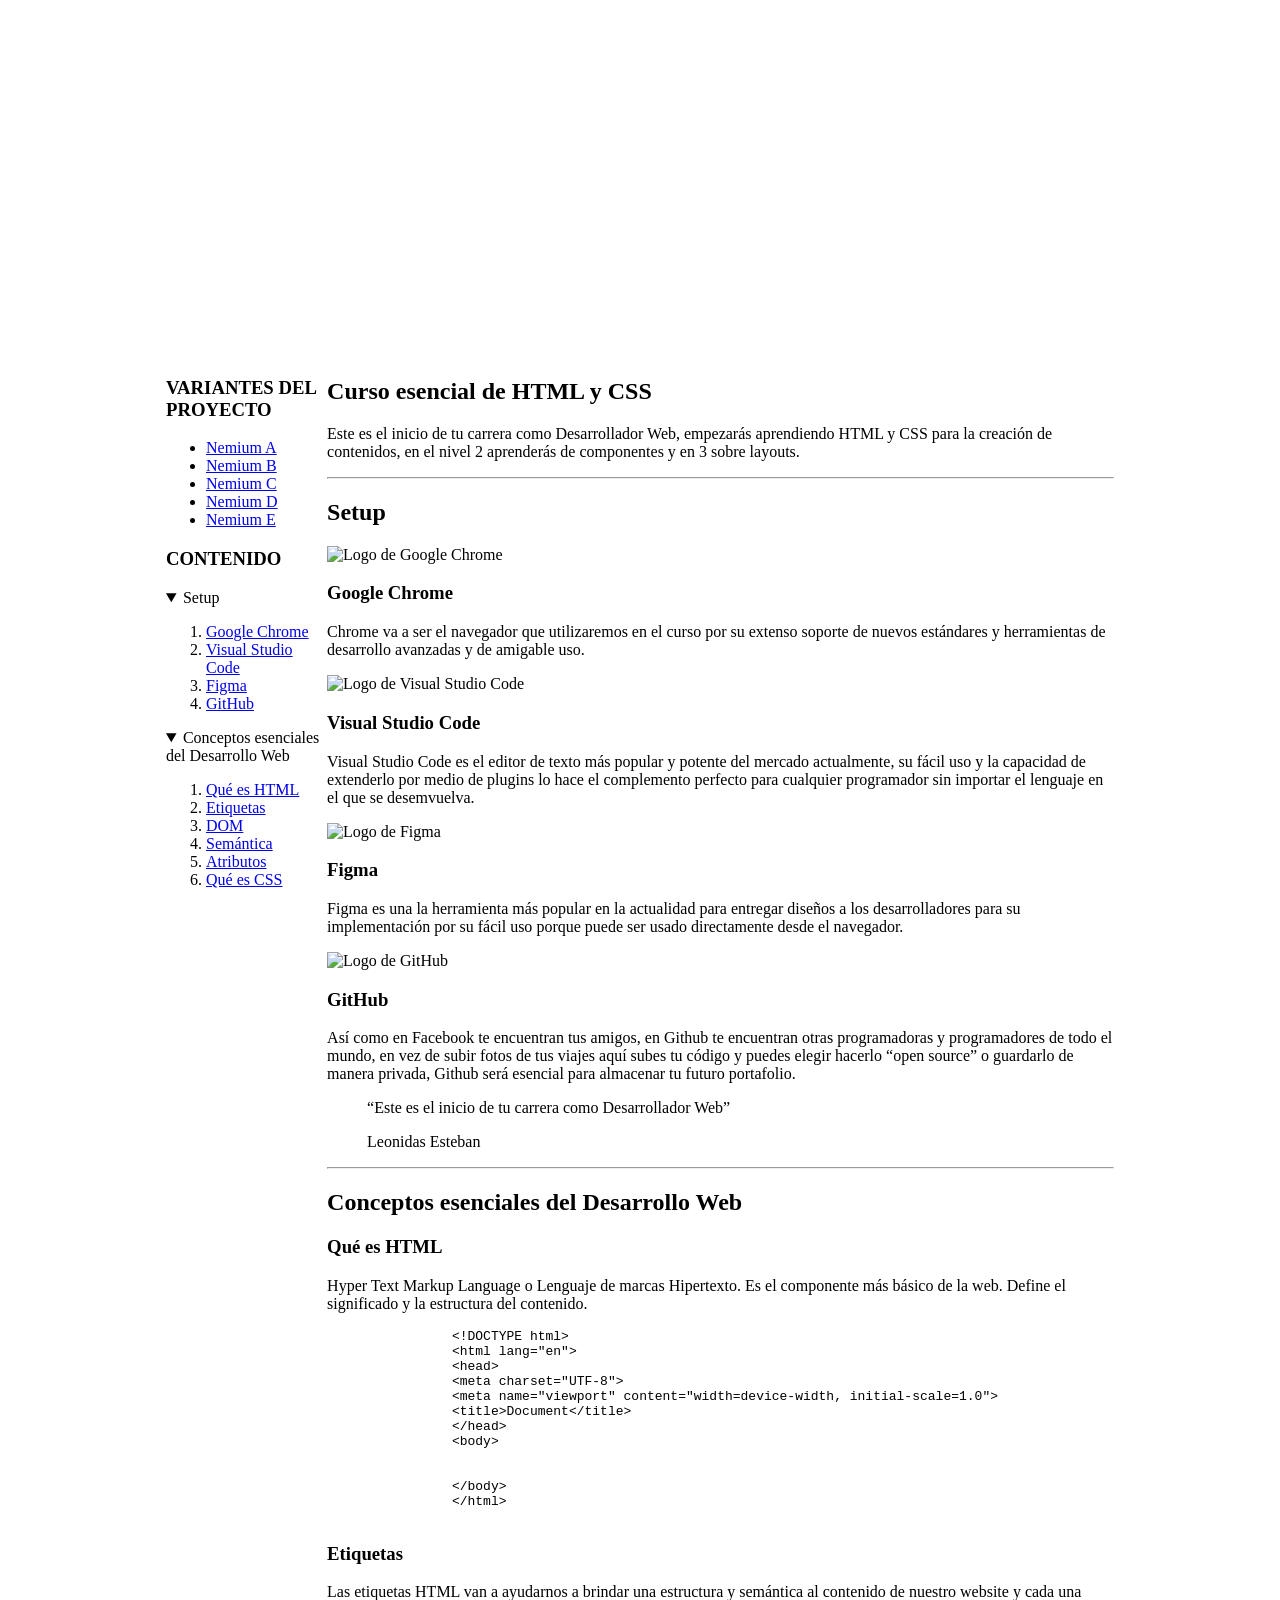
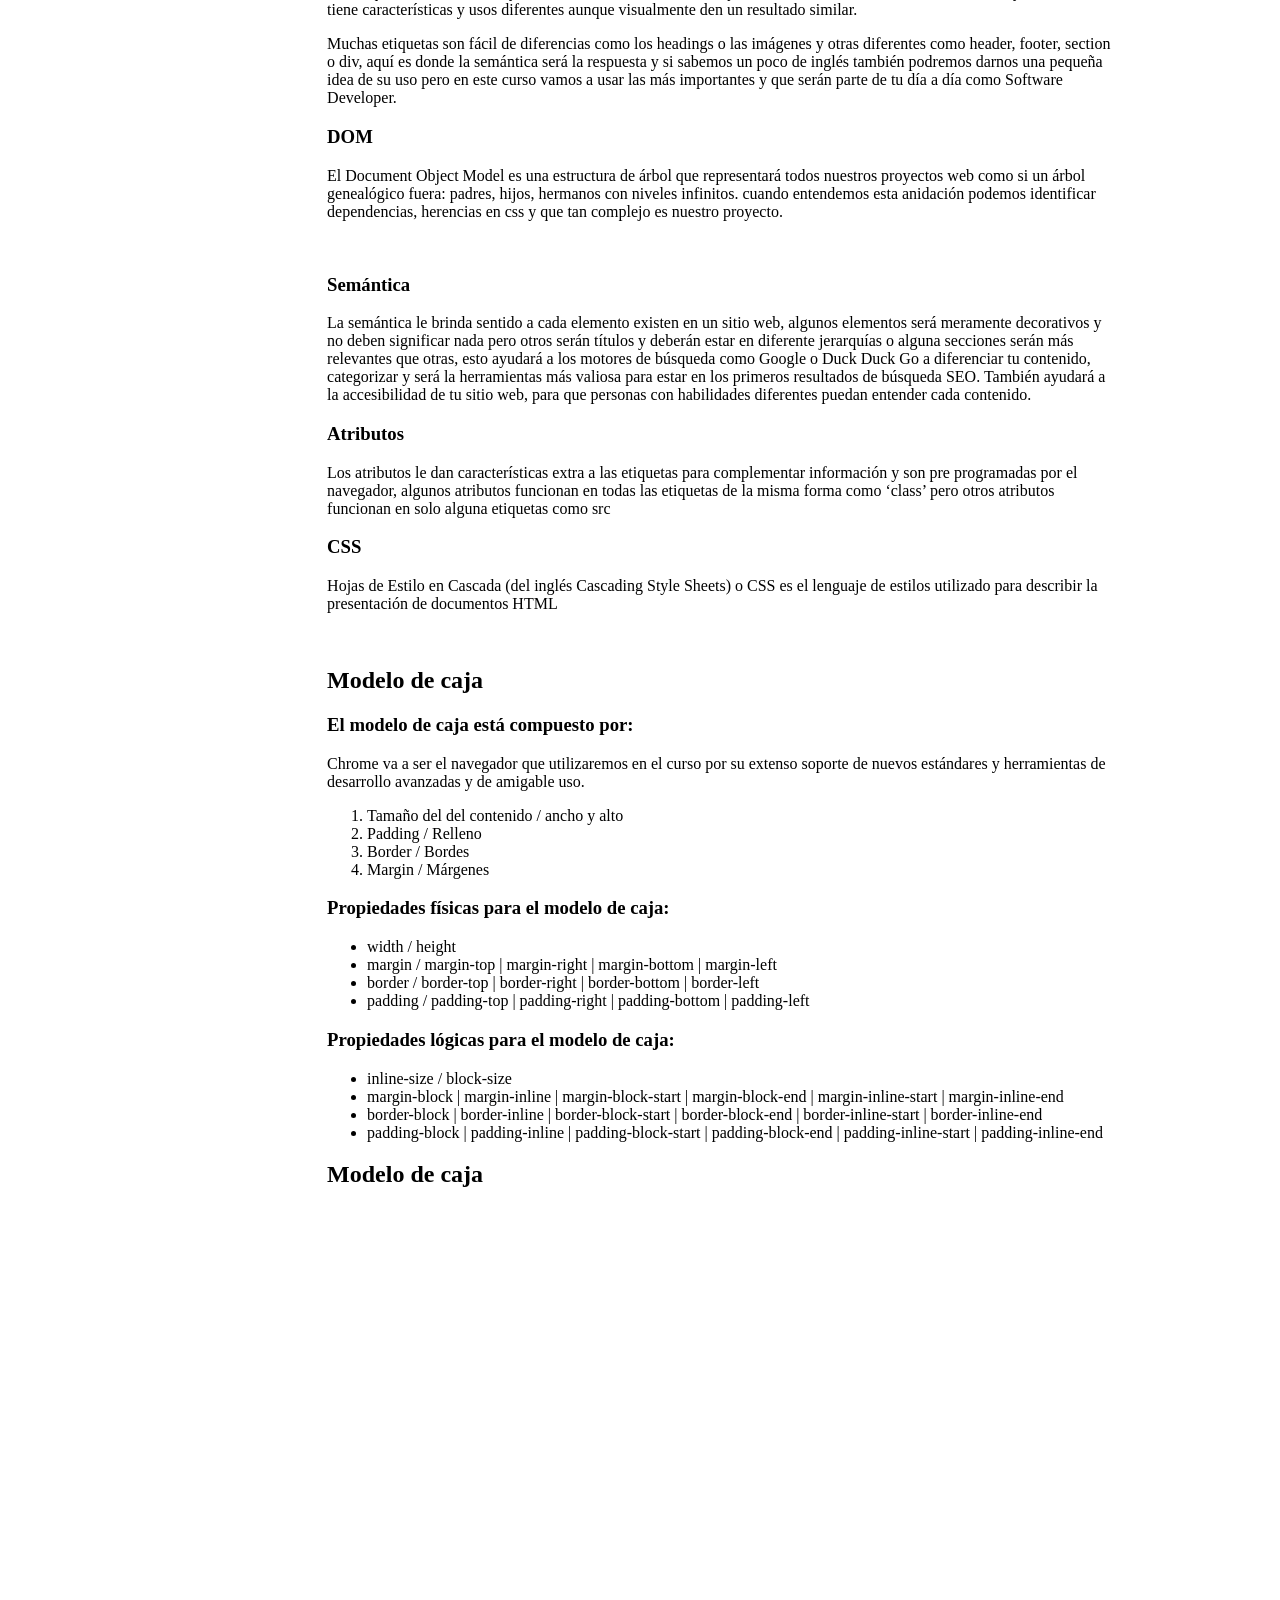
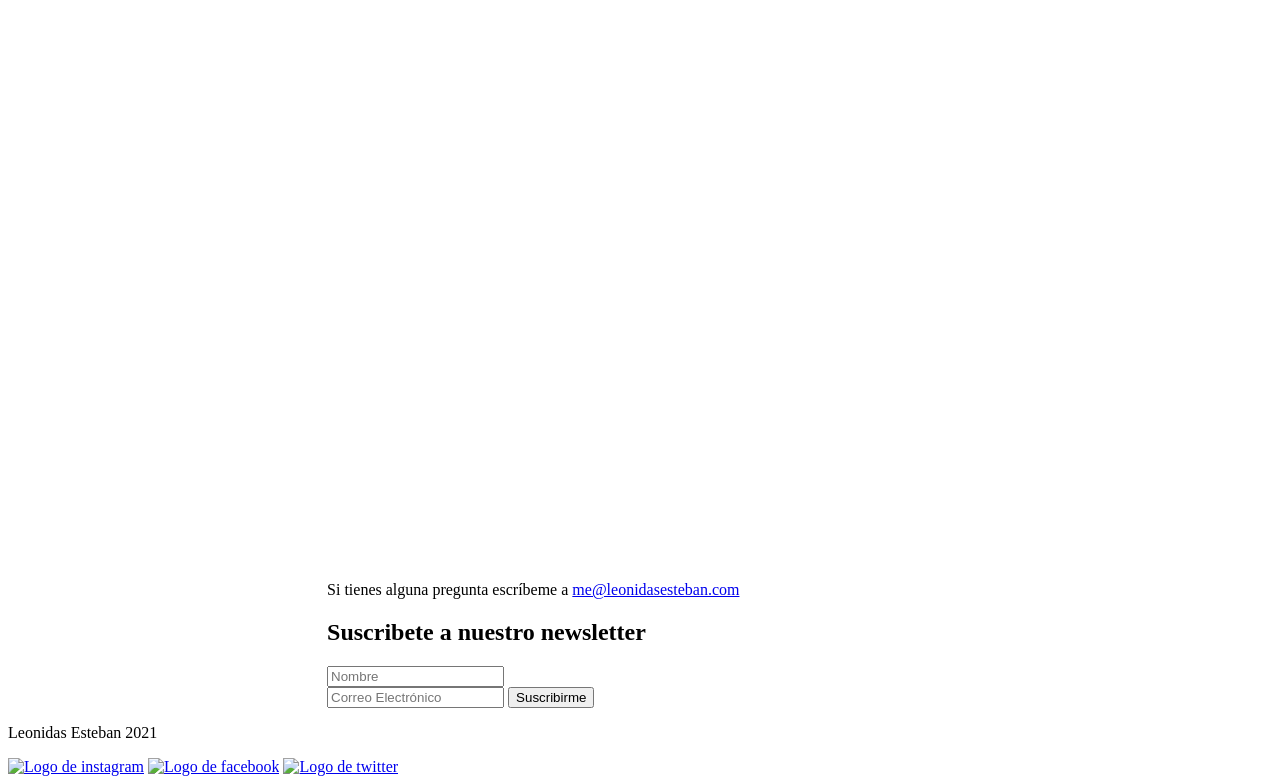
==== commit 3effc702: "refactor: rename main to wrapper" ====
--- a/index.html
+++ b/index.html
@@ -41,7 +41,7 @@
 
 
     <!-- containers -->
-    <link rel="stylesheet" href="./css/nemiumA/containers/main.css">
+    <link rel="stylesheet" href="./css/nemiumA/containers/wrapper.css">
     <link rel="stylesheet" href="./css/nemiumA/containers/layout.css">
     <link rel="stylesheet" href="./css/nemiumA/containers/container.css">
 
@@ -65,7 +65,7 @@
 
 <body>
     <div class="hero"></div>
-    <main class="main">
+    <main class="wrapper">
         <div class="layout">
 
             <div class="sidebar">
--- a/css/nemiumA/containers/wrapper.css
+++ b/css/nemiumA/containers/wrapper.css
@@ -0,0 +1,13 @@
+.wrapper {
+    margin: 0;
+    display: flex;
+    flex-wrap: wrap;
+    justify-content: center;
+}
+
+@media screen and (min-width: 1024px) {
+    .wrapper {
+        flex-wrap: nowrap;
+        flex-direction: row;
+    }
+}
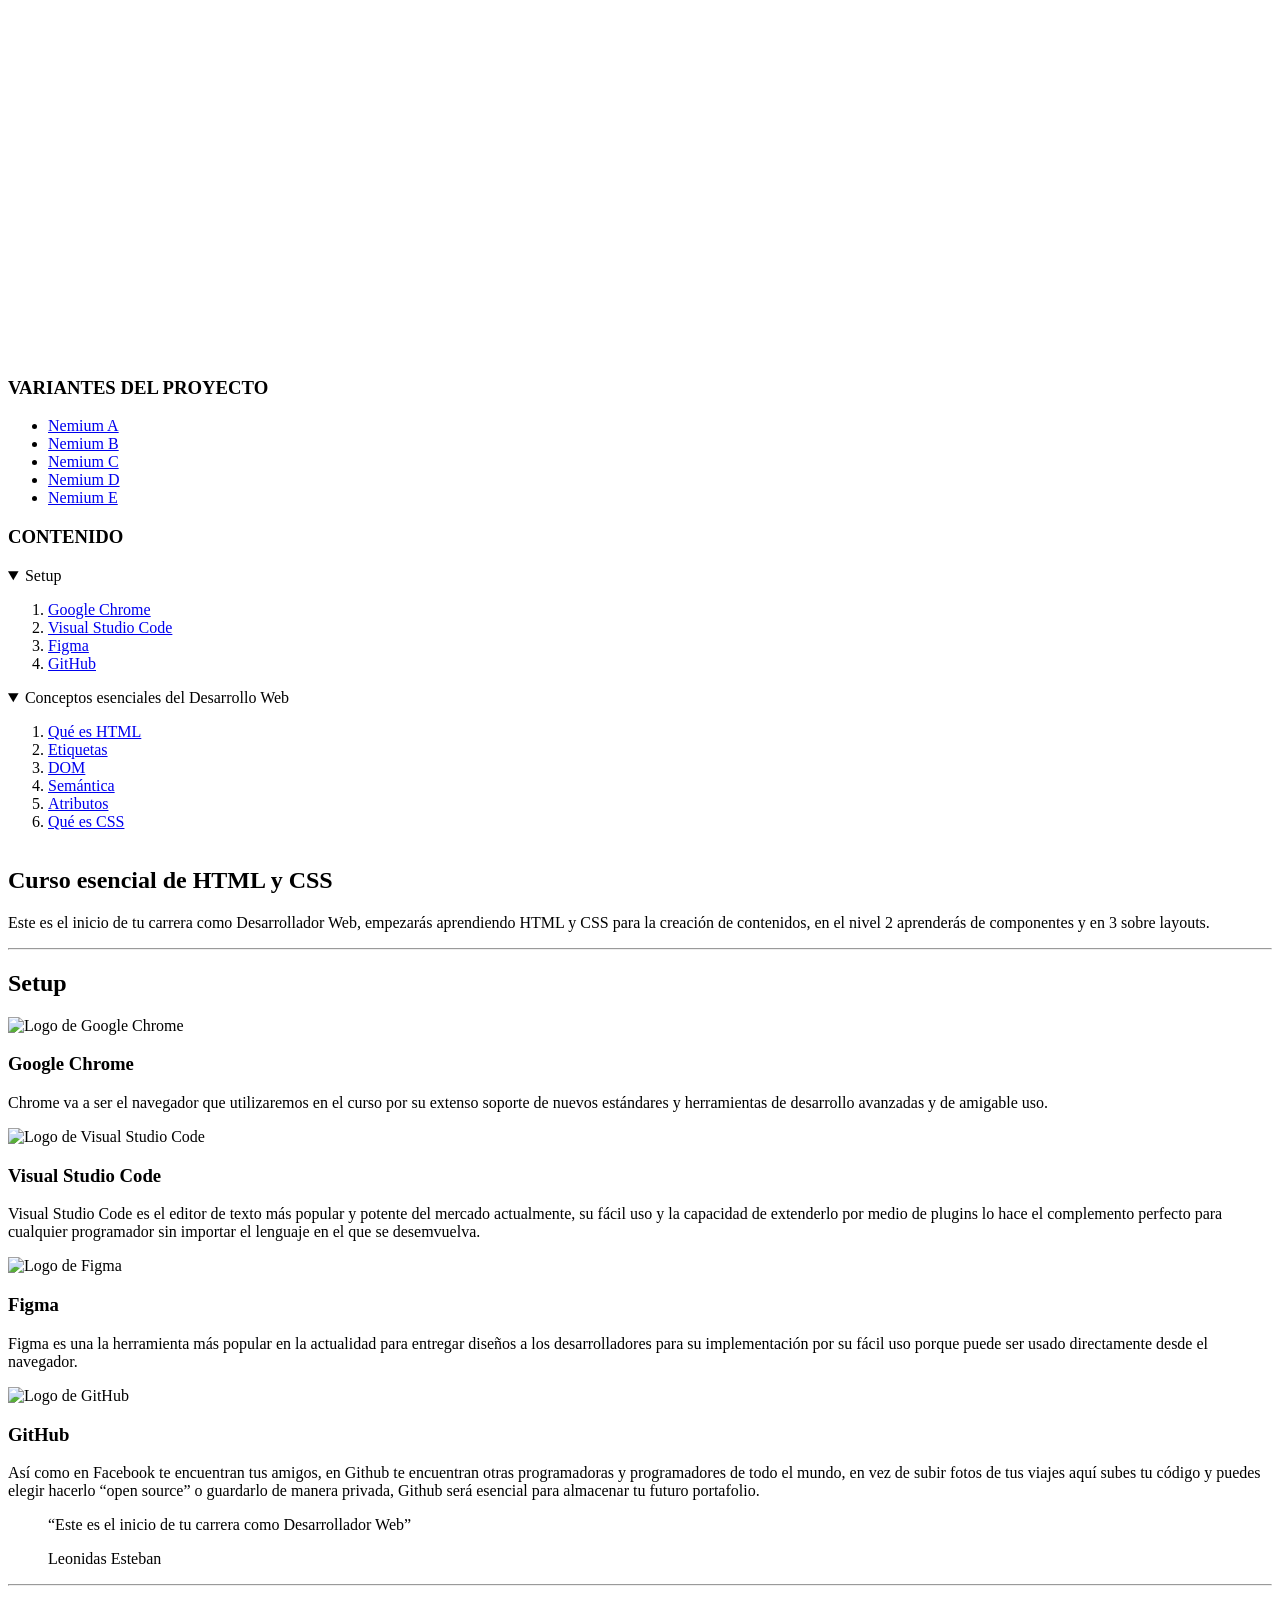
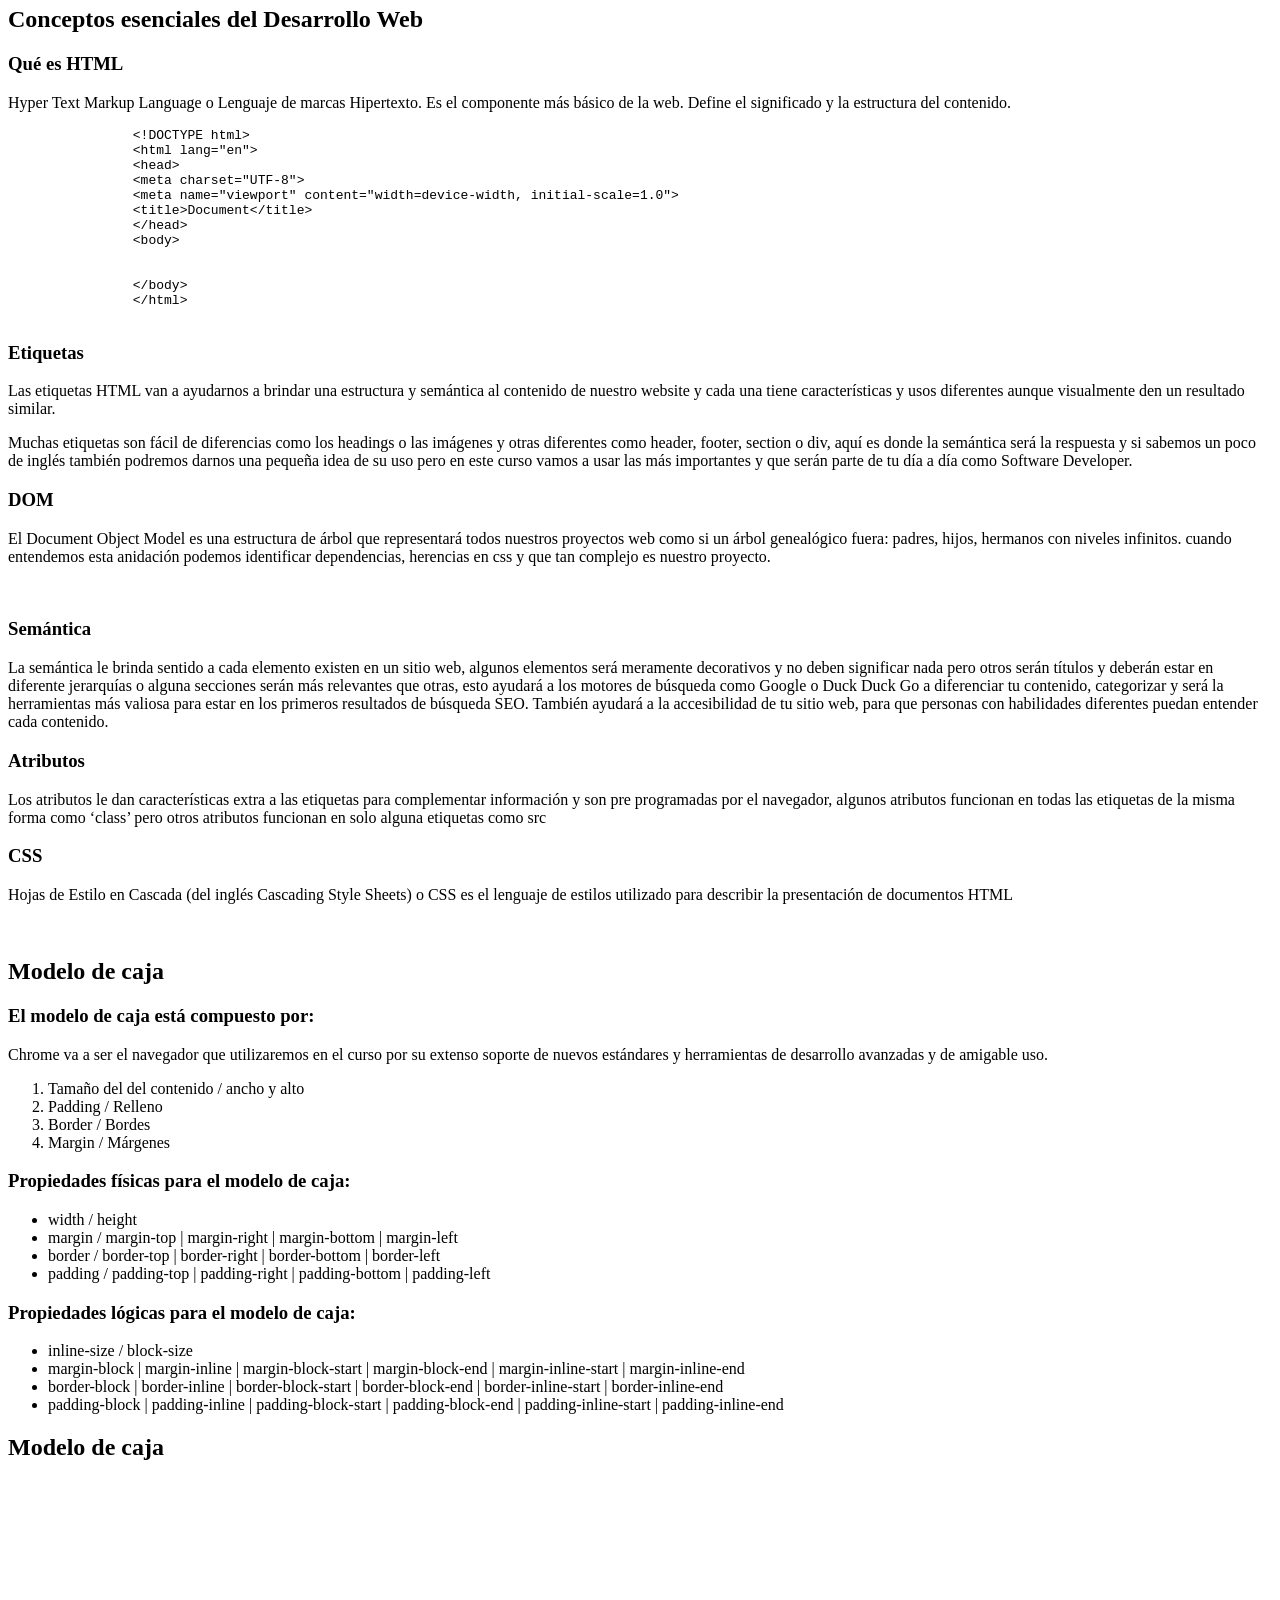
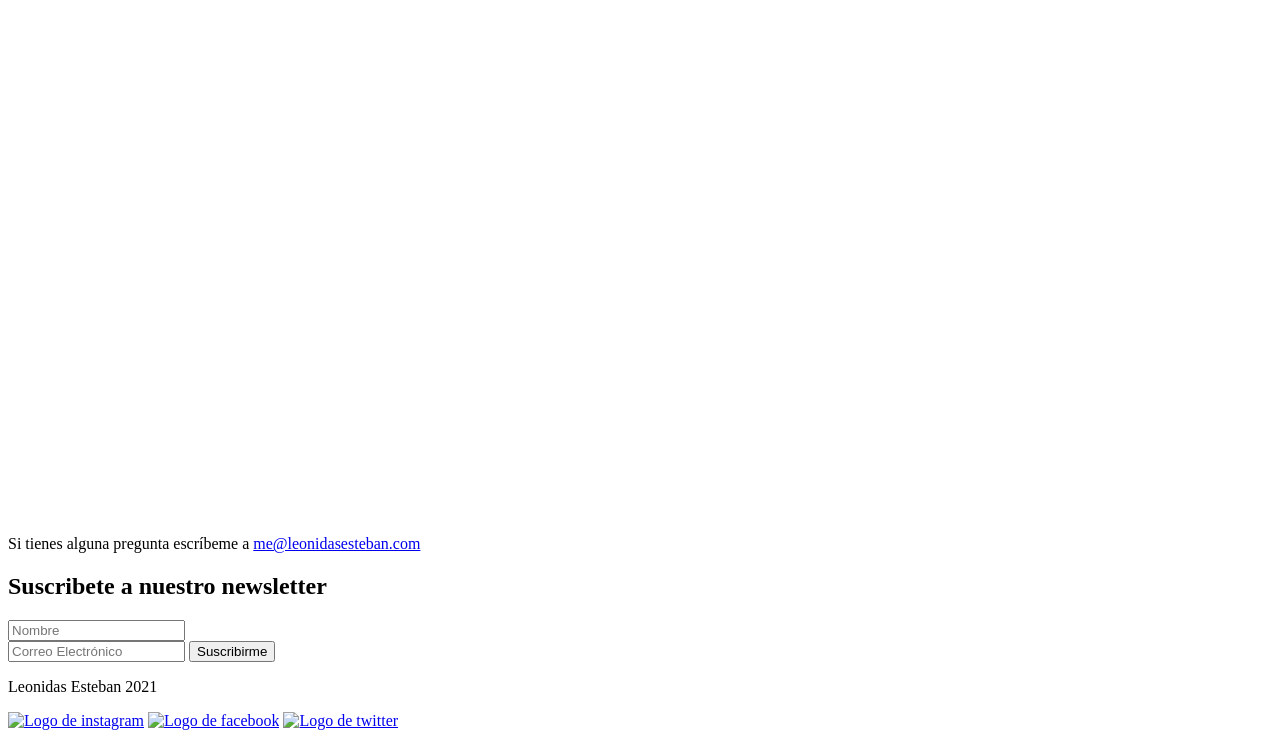
==== commit a6c3dc2c: "fix: change the path to the right ones" ====
--- a/index.html
+++ b/index.html
@@ -14,9 +14,9 @@
     <link rel="stylesheet" href="./css/nemiumA/components/atoms/slider-bullet.css">
     <link rel="stylesheet" href="./css/nemiumA/components/atoms/subtitle.css">
     <link rel="stylesheet" href="./css/nemiumA/components/atoms/summary-link.css">
-    <link rel="stylesheet" href="/css/nemiumA/components/atoms/brand.css">
-    <link rel="stylesheet" href="/css/nemiumA/components/atoms/input-group.css">
-    <link rel="stylesheet" href="/css/nemiumA/components/atoms/elipse.css">
+    <link rel="stylesheet" href="./css/nemiumA/components/atoms/brand.css">
+    <link rel="stylesheet" href="./css/nemiumA/components/atoms/input-group.css">
+    <link rel="stylesheet" href="./css/nemiumA/components/atoms/elipse.css">
 
     <!-- molecules -->
     <link rel="stylesheet" href="./css/nemiumA/components/molecules/box-model.css">
@@ -24,12 +24,12 @@
     <link rel="stylesheet" href="./css/nemiumA/components/molecules/video.css">
     <link rel="stylesheet" href="./css/nemiumA/components/molecules/slider-bullet-list.css">
     <link rel="stylesheet" href="./css/nemiumA/components/molecules/subscription.css">
-    <link rel="stylesheet" href="/css/nemiumA/components/molecules/slider.css">
-    <link rel="stylesheet" href="/css/nemiumA/components/molecules/menu-container.css">
-    <link rel="stylesheet" href="/css/nemiumA/components/molecules/summary-container.css">
-    <link rel="stylesheet" href="/css/nemiumA/components/molecules/social-media.css">
-    <link rel="stylesheet" href="/css/nemiumA/components/molecules/blockquote.css">
-    <link rel="stylesheet" href="/css/nemiumA/components/molecules/pre.css">
+    <link rel="stylesheet" href="./css/nemiumA/components/molecules/slider.css">
+    <link rel="stylesheet" href="./css/nemiumA/components/molecules/menu-container.css">
+    <link rel="stylesheet" href="./css/nemiumA/components/molecules/summary-container.css">
+    <link rel="stylesheet" href="./css/nemiumA/components/molecules/social-media.css">
+    <link rel="stylesheet" href="./css/nemiumA/components/molecules/blockquote.css">
+    <link rel="stylesheet" href="./css/nemiumA/components/molecules/pre.css">
 
     <!-- organisms -->
     <link rel="stylesheet" href="./css/nemiumA/components/organisms/main-content.css">
@@ -41,9 +41,9 @@
 
 
     <!-- containers -->
+    <link rel="stylesheet" href="./css/nemiumA/containers/main.css">
     <link rel="stylesheet" href="./css/nemiumA/containers/wrapper.css">
-    <link rel="stylesheet" href="./css/nemiumA/containers/layout.css">
-    <link rel="stylesheet" href="./css/nemiumA/containers/container.css">
+    <link rel="stylesheet" href="./css/nemiumA/containers/main-wrapper.css">
 
 
     <!-- elements -->
@@ -54,8 +54,8 @@
 
 
     <!-- setting -->
-    <link rel="stylesheet" href="/css/nemiumA/settings/fonts.css">
-    <link rel="stylesheet" href="/css/nemiumA/settings/variables.css">
+    <link rel="stylesheet" href="./css/nemiumA/settings/fonts.css">
+    <link rel="stylesheet" href="./css/nemiumA/settings/variables.css">
 
 
 
@@ -65,14 +65,14 @@
 
 <body>
     <div class="hero"></div>
-    <main class="wrapper">
-        <div class="layout">
+    <main class="main">
+        <div class="main-wrapper">
 
             <div class="sidebar">
                 <header class="menu-container">
                     <h3 class="title">VARIANTES DEL PROYECTO</h3>
                     <ul>
-                        <li class="menu-item nemiumA"><a href="/index.html" class="menu-link linkA">Nemium A</a></li>
+                        <li class="menu-item nemiumA"><a href="./index.html" class="menu-link linkA">Nemium A</a></li>
                         <li class="menu-item "><a href="./variants/nemiumB.html" class="menu-link">Nemium
                                 B</a>
                         </li>
@@ -133,7 +133,7 @@
             </div>
 
 
-            <div class="container"> 
+            <div class="wrapper">
                 <div class="main-content">
                     <section class="section-content">
 
@@ -152,7 +152,7 @@
 
                         <div class="image-subtitle">
                             <div class="elipse">
-                                <img src="images/google-chrome.webp" alt="Logo de Google Chrome"
+                                <img src="./images/google-chrome.webp" alt="Logo de Google Chrome"
                                     title="Logo de Google Chrome">
                             </div>
                             <h3 class="subtitle" id="google-chrome">Google Chrome</h3>
@@ -167,7 +167,7 @@
 
                         <div class="image-subtitle">
                             <div class="elipse">
-                                <img src="images/visual-studio-code.webp" alt="Logo de Visual Studio Code"
+                                <img src="./images/visual-studio-code.webp" alt="Logo de Visual Studio Code"
                                     title="Logo de Visual Studio Code">
                             </div>
                             <h3 class="subtitle" id="vsc">Visual Studio Code</h3>
@@ -184,7 +184,7 @@
 
                         <div class="image-subtitle">
                             <div class="elipse">
-                                <img src="images/figma.webp" alt="Logo de Figma" title="Logo de Figma">
+                                <img src="./images/figma.webp" alt="Logo de Figma" title="Logo de Figma">
                             </div>
                             <h3 class="subtitle" id="figma">Figma</h3>
                         </div>
@@ -196,7 +196,7 @@
 
                         <div class="image-subtitle">
 
-                            <img src="images/github.webp" alt="Logo de GitHub" title="Logo de GitHub">
+                            <img src="./images/github.webp" alt="Logo de GitHub" title="Logo de GitHub">
 
                             <h3 class="subtitle" id="github">GitHub</h3>
                         </div>
@@ -269,7 +269,7 @@
                             complejo
                             es nuestro proyecto.
                         </p>
-                        <img class="image-subtitle" src="images/dom.webp" alt="">
+                        <img class="image-subtitle" src="./images/dom.webp" alt="">
 
                         <h3 class="subtitle" id="semantica">Semántica</h3>
                         <p>
@@ -301,7 +301,7 @@
                             estilos
                             utilizado para describir la presentación de documentos HTML
                         </p>
-                        <img class="image-subtitle" src="images/css-image.webp" alt="">
+                        <img class="image-subtitle" src="./images/css-image.webp" alt="">
                     </section>
 
                     <section class="box-model">
@@ -405,11 +405,11 @@
         <div class="social-media">
             <p class="brand">Leonidas Esteban 2021</p>
             <div class="social-media-img">
-                <a target="_blank" href="https://www.instagram.com/leonidasesteban/"><img src="images/instagram.webp"
+                <a target="_blank" href="https://www.instagram.com/leonidasesteban/"><img src="./images/instagram.webp"
                         alt="Logo de instagram"></a>
-                <a target="_blank" href="https://www.facebook.com/LeonidasEsteban/"><img src="images/facebook.webp"
+                <a target="_blank" href="https://www.facebook.com/LeonidasEsteban/"><img src="./images/facebook.webp"
                         alt="Logo de facebook"></a>
-                <a target="_blank" href="https://twitter.com/leonidasesteban"><img src="images/twitter.webp"
+                <a target="_blank" href="https://twitter.com/leonidasesteban"><img src="./images/twitter.webp"
                         alt="Logo de twitter"></a>
             </div>
 
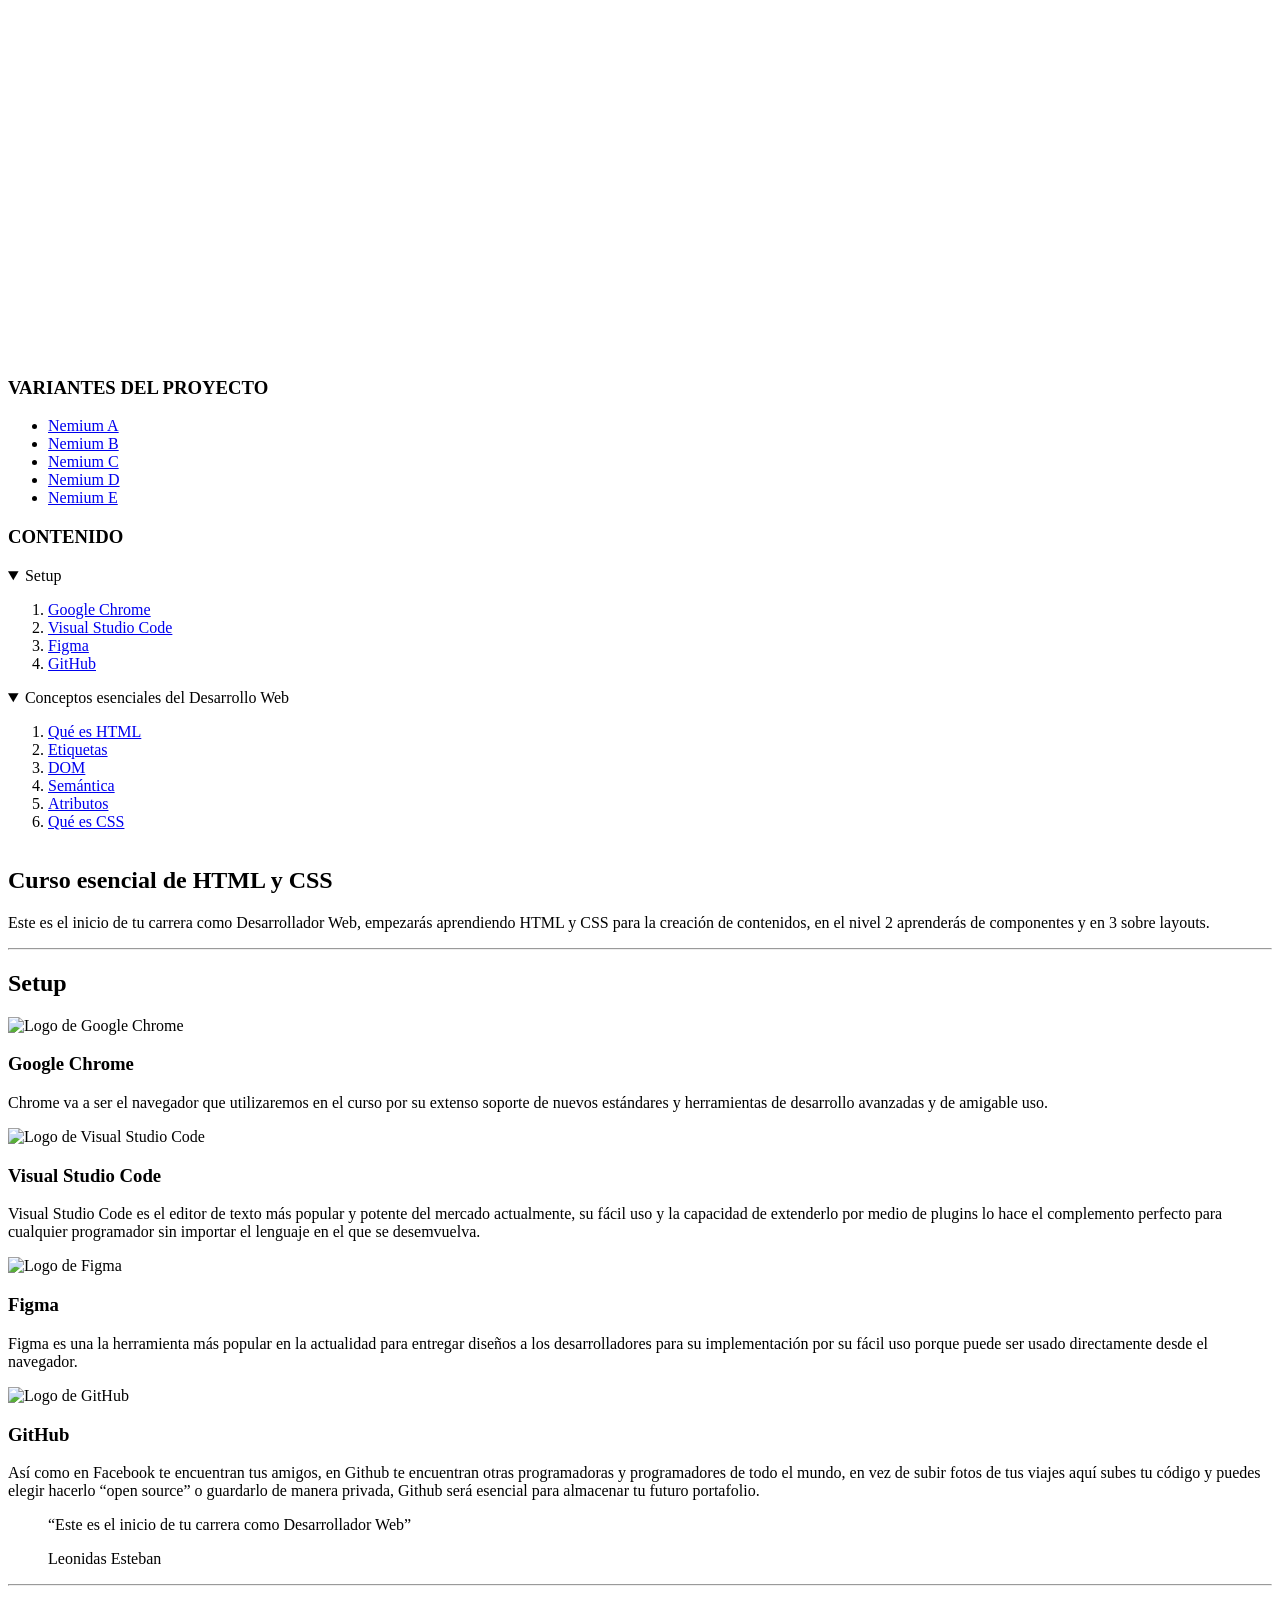
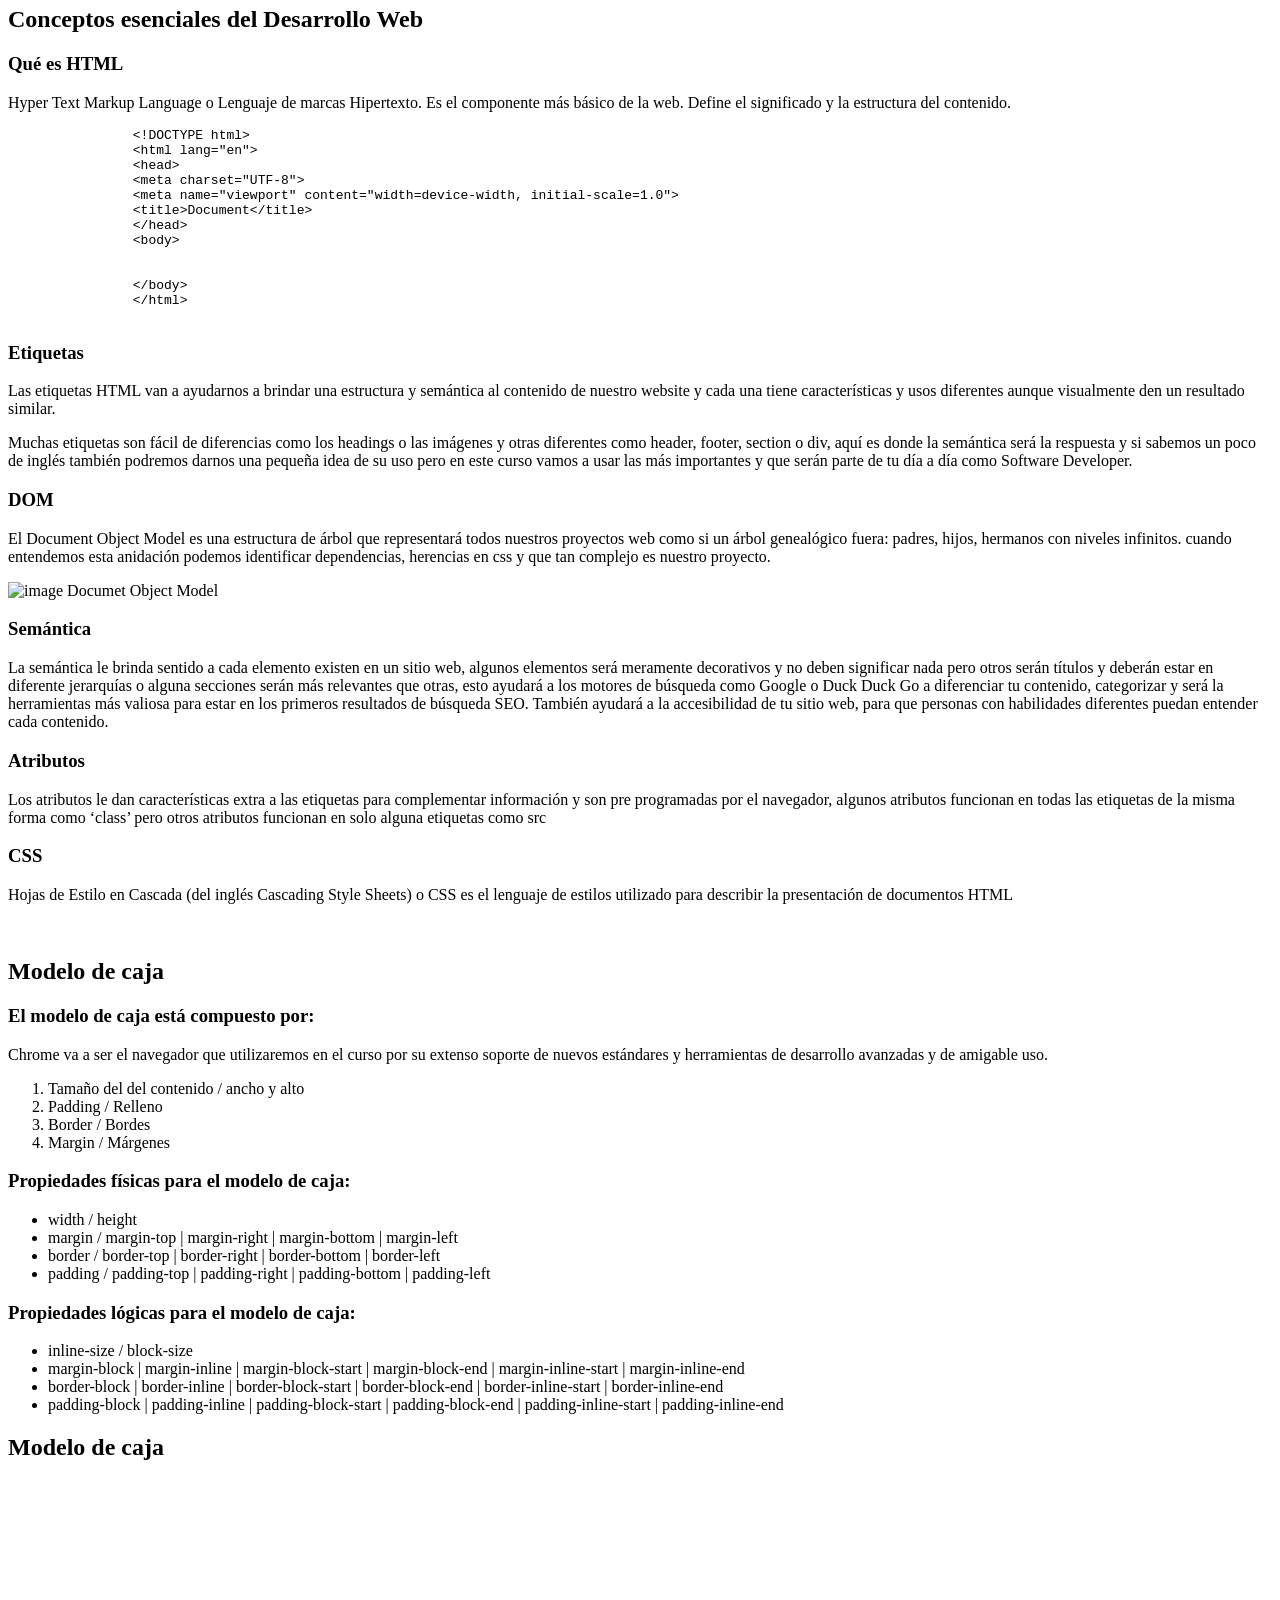
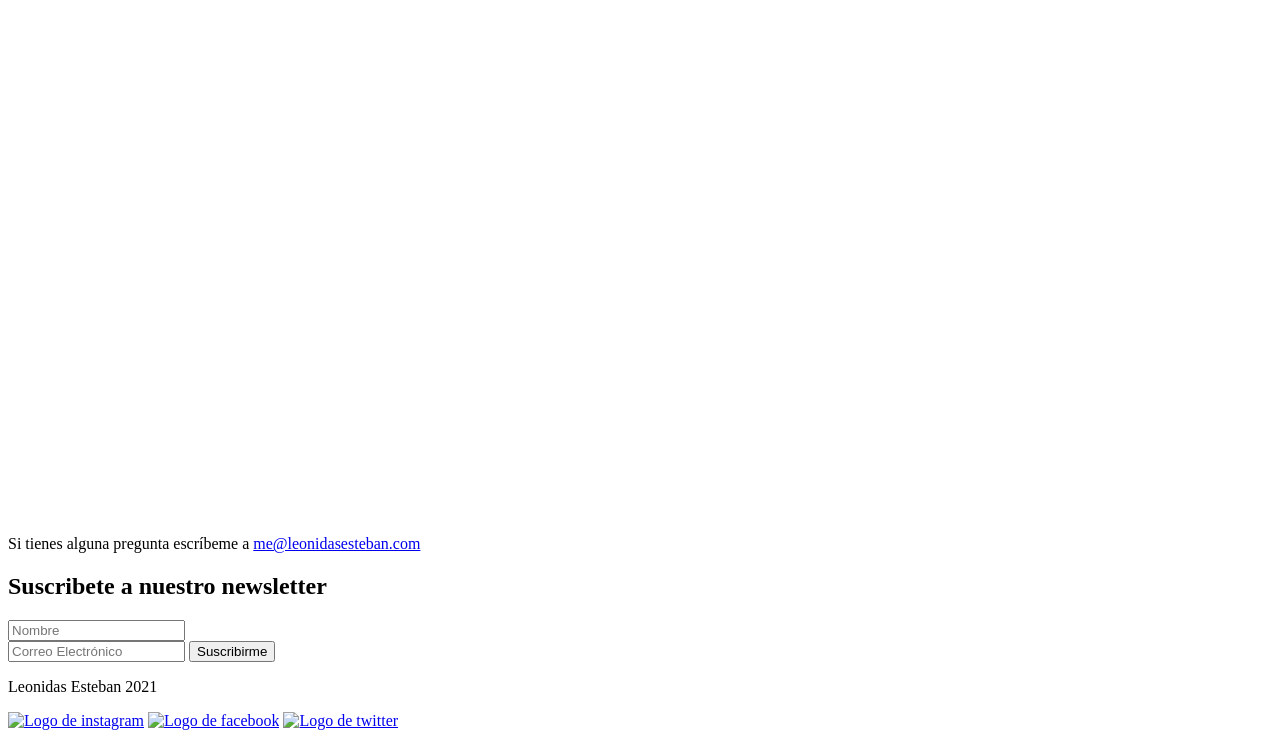
==== commit 59321f61: "feat:improve accessibility with aria-hidden for images and aria-label/rel attrs for links" ====
--- a/index.html
+++ b/index.html
@@ -152,7 +152,7 @@
 
                         <div class="image-subtitle">
                             <div class="elipse">
-                                <img src="./images/google-chrome.webp" alt="Logo de Google Chrome"
+                                <img src="./images/google-chrome.webp" alt="Logo de Google Chrome" aria-hidden="true"
                                     title="Logo de Google Chrome">
                             </div>
                             <h3 class="subtitle" id="google-chrome">Google Chrome</h3>
@@ -167,7 +167,7 @@
 
                         <div class="image-subtitle">
                             <div class="elipse">
-                                <img src="./images/visual-studio-code.webp" alt="Logo de Visual Studio Code"
+                                <img src="./images/visual-studio-code.webp" alt="Logo de Visual Studio Code" aria-hidden="true"
                                     title="Logo de Visual Studio Code">
                             </div>
                             <h3 class="subtitle" id="vsc">Visual Studio Code</h3>
@@ -184,7 +184,7 @@
 
                         <div class="image-subtitle">
                             <div class="elipse">
-                                <img src="./images/figma.webp" alt="Logo de Figma" title="Logo de Figma">
+                                <img src="./images/figma.webp" alt="Logo de Figma" title="Logo de Figma" aria-hidden="true">
                             </div>
                             <h3 class="subtitle" id="figma">Figma</h3>
                         </div>
@@ -196,7 +196,7 @@
 
                         <div class="image-subtitle">
 
-                            <img src="./images/github.webp" alt="Logo de GitHub" title="Logo de GitHub">
+                            <img src="./images/github.webp" alt="Logo de GitHub" title="Logo de GitHub" aria-hidden="true">
 
                             <h3 class="subtitle" id="github">GitHub</h3>
                         </div>
@@ -269,7 +269,7 @@
                             complejo
                             es nuestro proyecto.
                         </p>
-                        <img class="image-subtitle" src="./images/dom.webp" alt="">
+                        <img class="image-subtitle" src="./images/dom.webp" alt="image Documet Object Model">
 
                         <h3 class="subtitle" id="semantica">Semántica</h3>
                         <p>
@@ -301,7 +301,7 @@
                             estilos
                             utilizado para describir la presentación de documentos HTML
                         </p>
-                        <img class="image-subtitle" src="./images/css-image.webp" alt="">
+                        <img class="image-subtitle" src="./images/css-image.webp" alt="" aria-hidden="true">
                     </section>
 
                     <section class="box-model">
@@ -380,7 +380,7 @@
 
                     <p>
                         Si tienes alguna pregunta escríbeme a
-                        <a href="mailto:me@leonidasesteban.com" target="blank_">me@leonidasesteban.com</a>
+                        <a href="mailto:me@leonidasesteban.com" target="blank_" rel="noopener noreferrer" aria-label="Send an email to Another Web">me@leonidasesteban.com</a>
                     </p>
 
                     <div class="subscription">
@@ -405,11 +405,11 @@
         <div class="social-media">
             <p class="brand">Leonidas Esteban 2021</p>
             <div class="social-media-img">
-                <a target="_blank" href="https://www.instagram.com/leonidasesteban/"><img src="./images/instagram.webp"
+                <a target="_blank" rel="noopener noreferrer" href="https://www.instagram.com/leonidasesteban/" aria-label="Visit Another web on Instagram"><img aria-hidden="true" src="./images/instagram.webp"
                         alt="Logo de instagram"></a>
-                <a target="_blank" href="https://www.facebook.com/LeonidasEsteban/"><img src="./images/facebook.webp"
+                <a target="_blank" rel="noopener noreferrer" href="https://www.facebook.com/LeonidasEsteban/" aria-label="Visit Another web on Facebook"><img aria-hidden="true" src="./images/facebook.webp"
                         alt="Logo de facebook"></a>
-                <a target="_blank" href="https://twitter.com/leonidasesteban"><img src="./images/twitter.webp"
+                <a target="_blank" rel="noopener noreferrer" href="https://twitter.com/leonidasesteban" aria-label="Visit Another web on Twitter"><img aria-hidden="true" src="./images/twitter.webp"
                         alt="Logo de twitter"></a>
             </div>
 
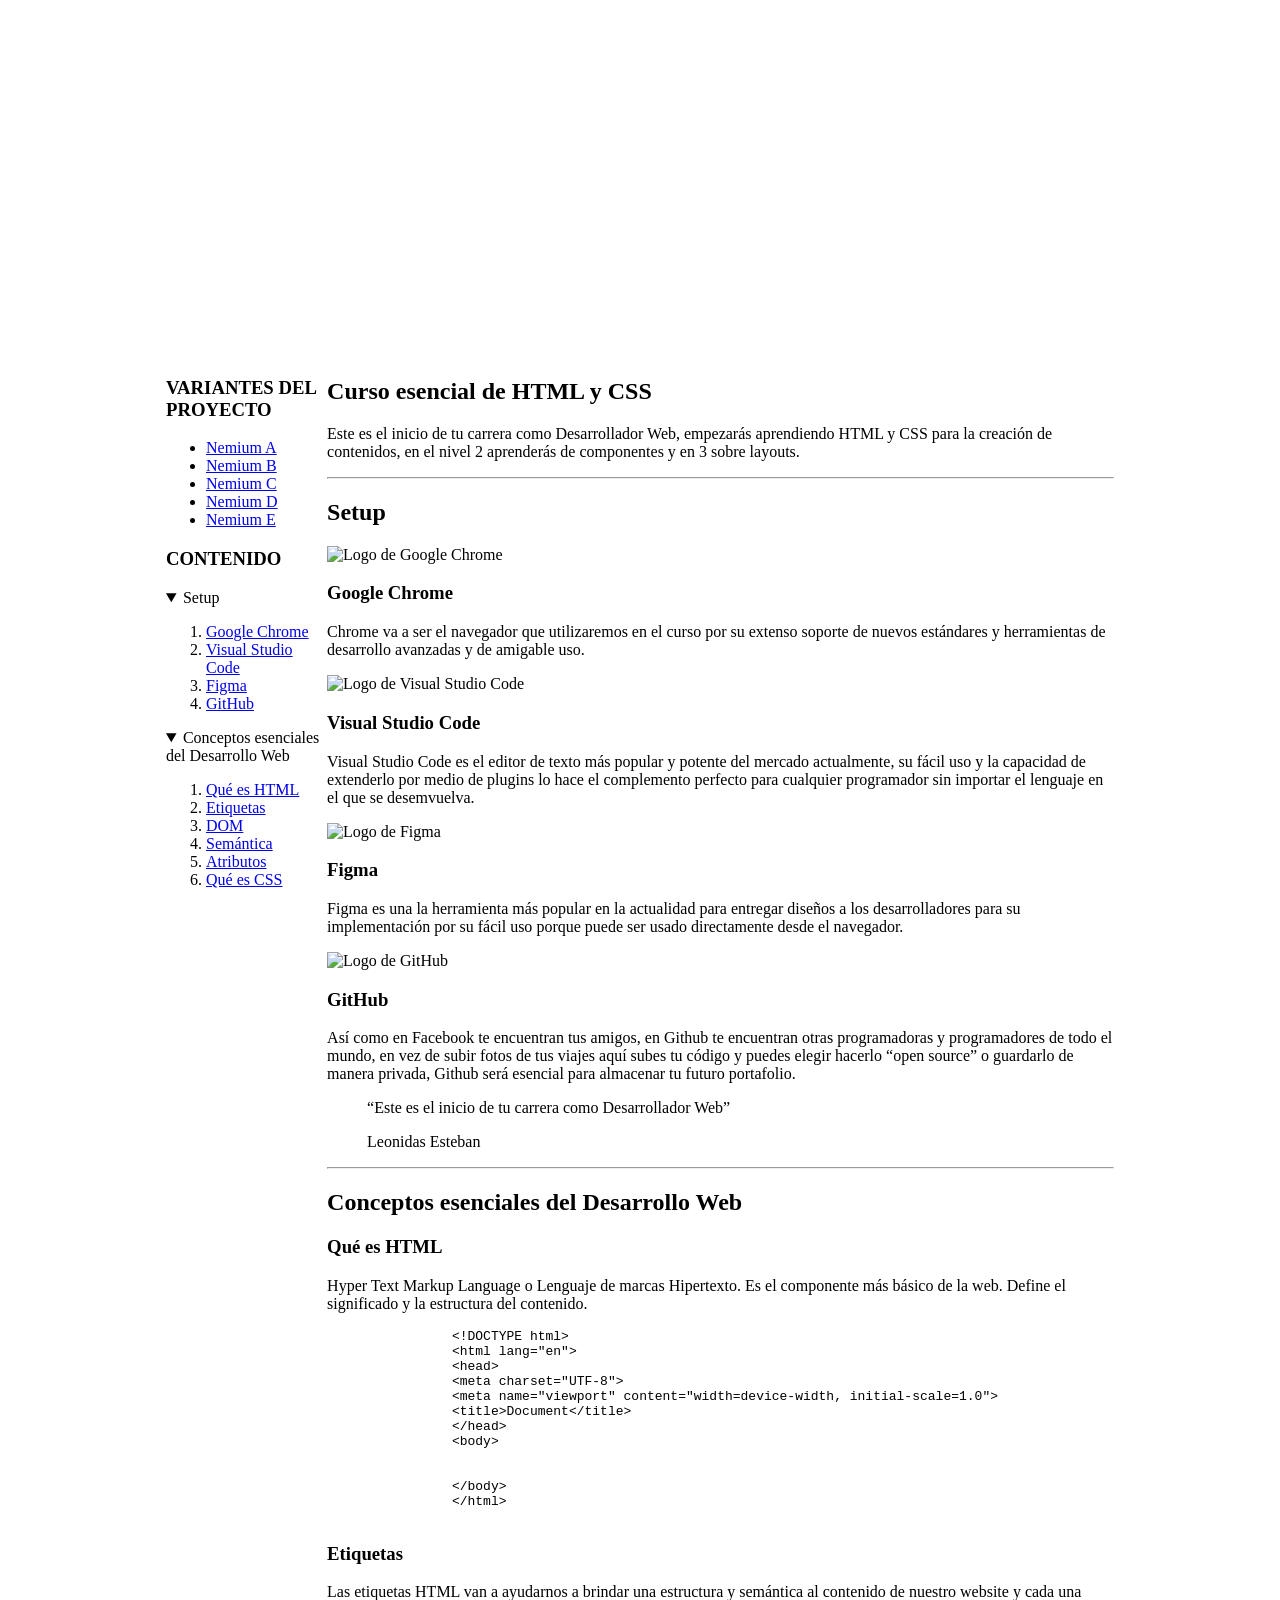
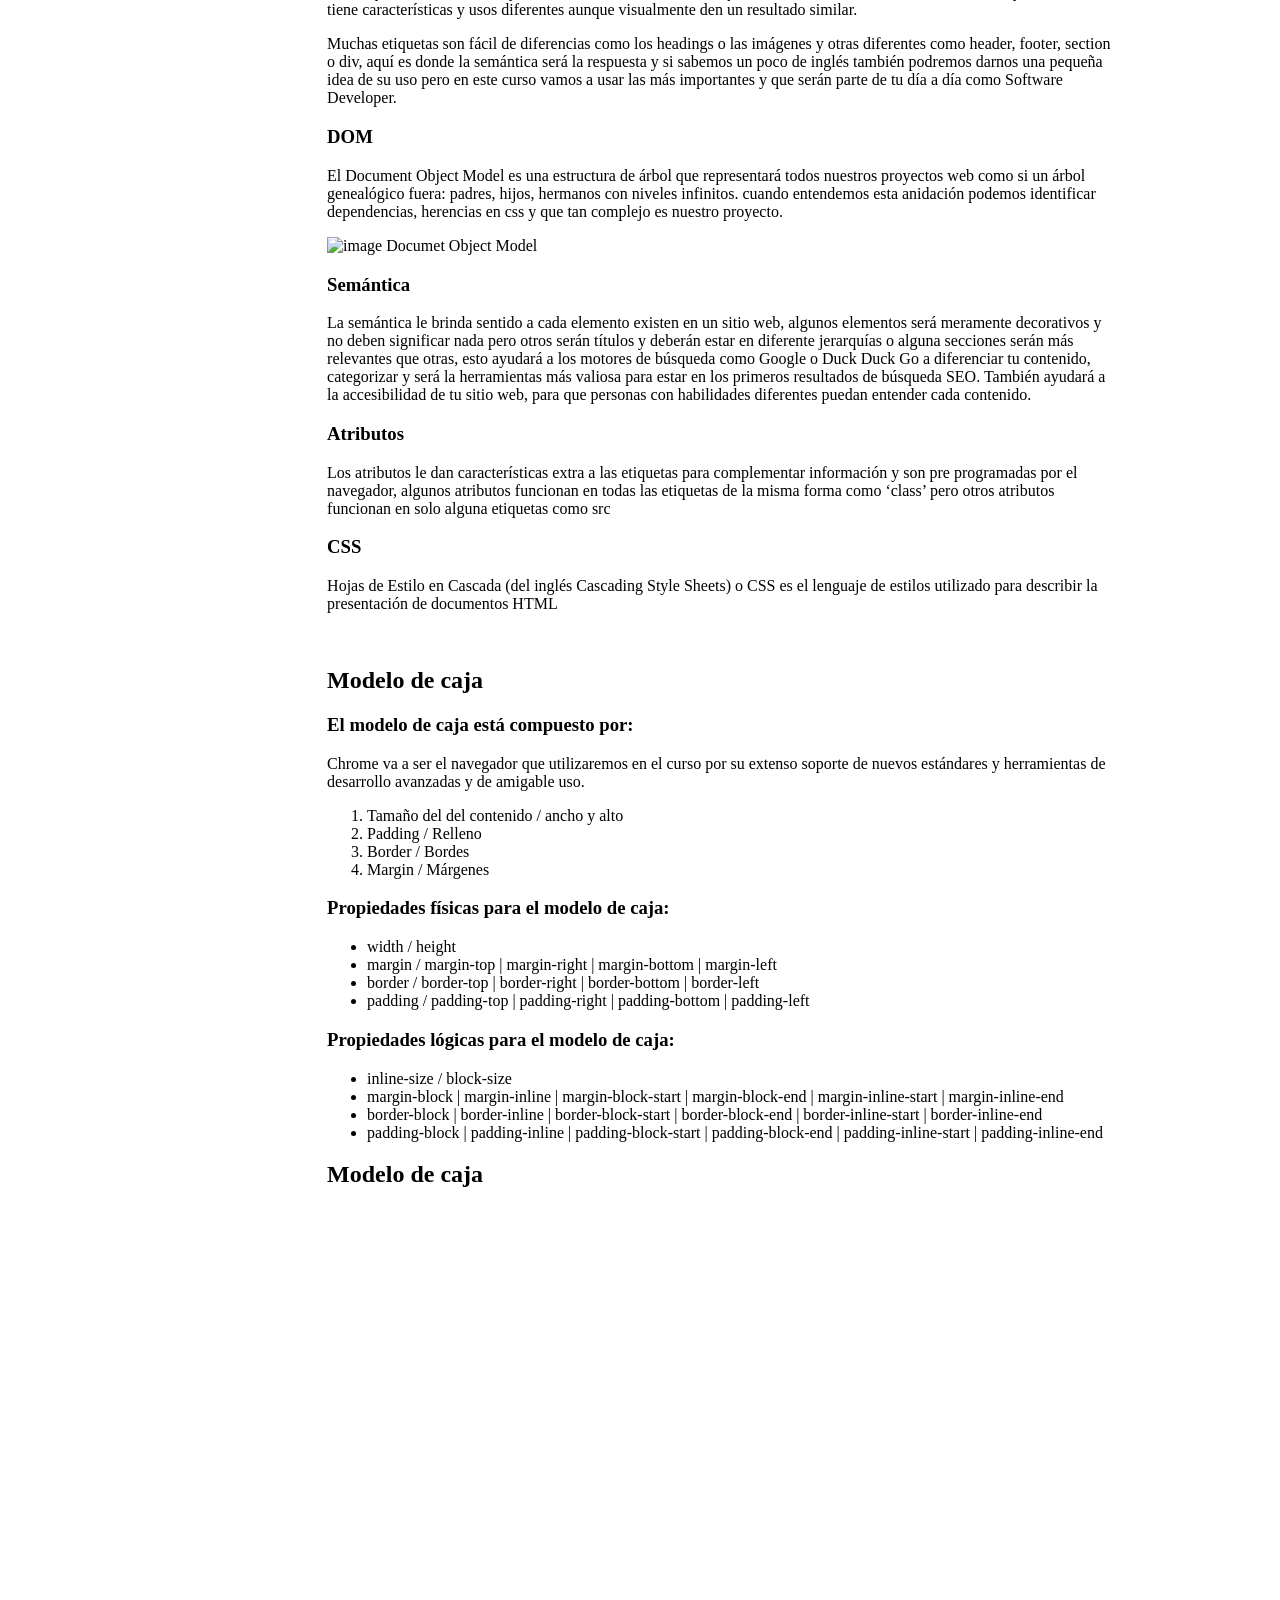
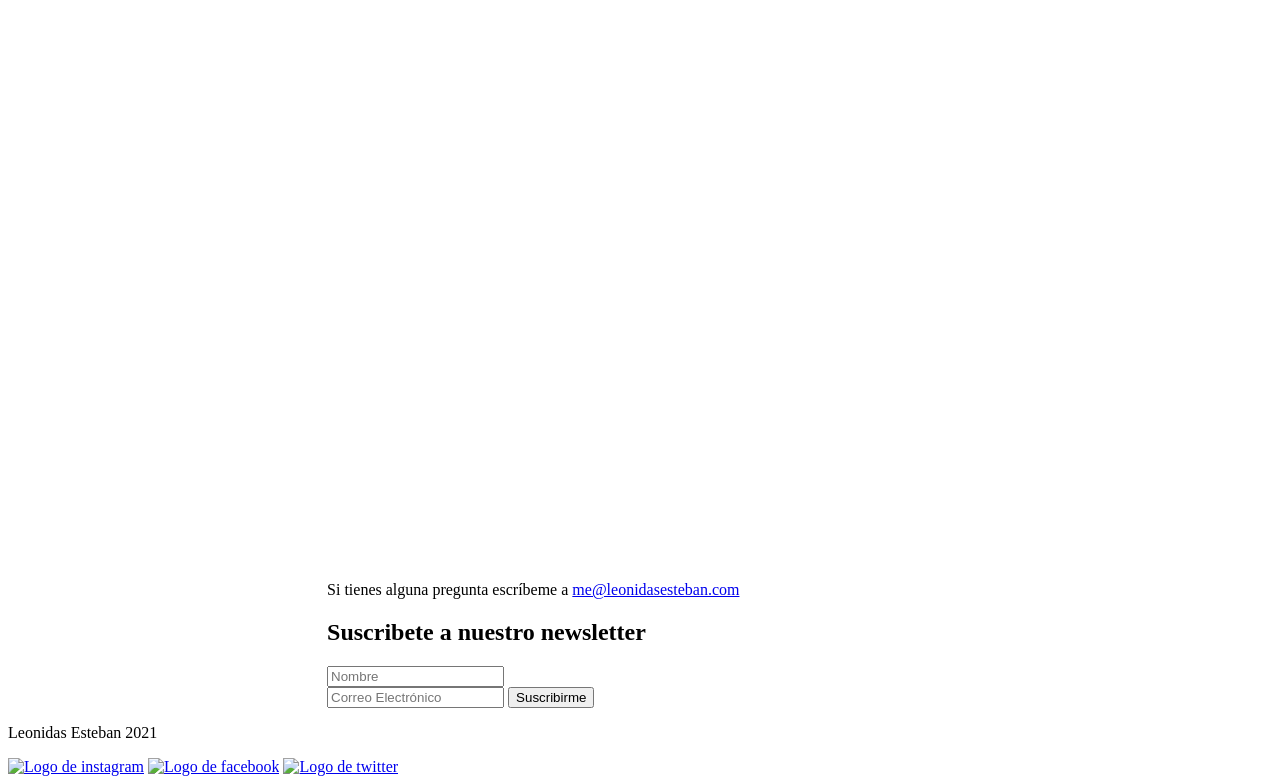
==== commit 9aa76912: "feat: resolve conflicts" ====
--- a/index.html
+++ b/index.html
@@ -41,9 +41,9 @@
 
 
     <!-- containers -->
-    <link rel="stylesheet" href="./css/nemiumA/containers/main.css">
     <link rel="stylesheet" href="./css/nemiumA/containers/wrapper.css">
-    <link rel="stylesheet" href="./css/nemiumA/containers/main-wrapper.css">
+    <link rel="stylesheet" href="./css/nemiumA/containers/layout.css">
+    <link rel="stylesheet" href="./css/nemiumA/containers/container.css">
 
 
     <!-- elements -->
@@ -65,8 +65,8 @@
 
 <body>
     <div class="hero"></div>
-    <main class="main">
-        <div class="main-wrapper">
+    <main class="wrapper">
+        <div class="layout">
 
             <div class="sidebar">
                 <header class="menu-container">
@@ -133,7 +133,7 @@
             </div>
 
 
-            <div class="wrapper">
+            <div class="container"> 
                 <div class="main-content">
                     <section class="section-content">
 
--- a/css/nemiumA/containers/layout.css
+++ b/css/nemiumA/containers/layout.css
@@ -0,0 +1,13 @@
+.layout {
+    margin: 0;
+    height: 100%;
+    width: 100%;
+}
+
+@media screen and (min-width: 1024px) {
+    .layout {
+        width: 75%;
+        display: grid;
+        grid-template-columns: auto 1fr;
+    }
+}
--- a/css/nemiumA/containers/container.css
+++ b/css/nemiumA/containers/container.css
@@ -0,0 +1,11 @@
+.container {
+    width: 100%;
+    margin: auto;
+}
+
+
+@media screen and (min-width: 1024px) {
+    .container {
+        margin-right: 7.25rem;
+    }
+}
